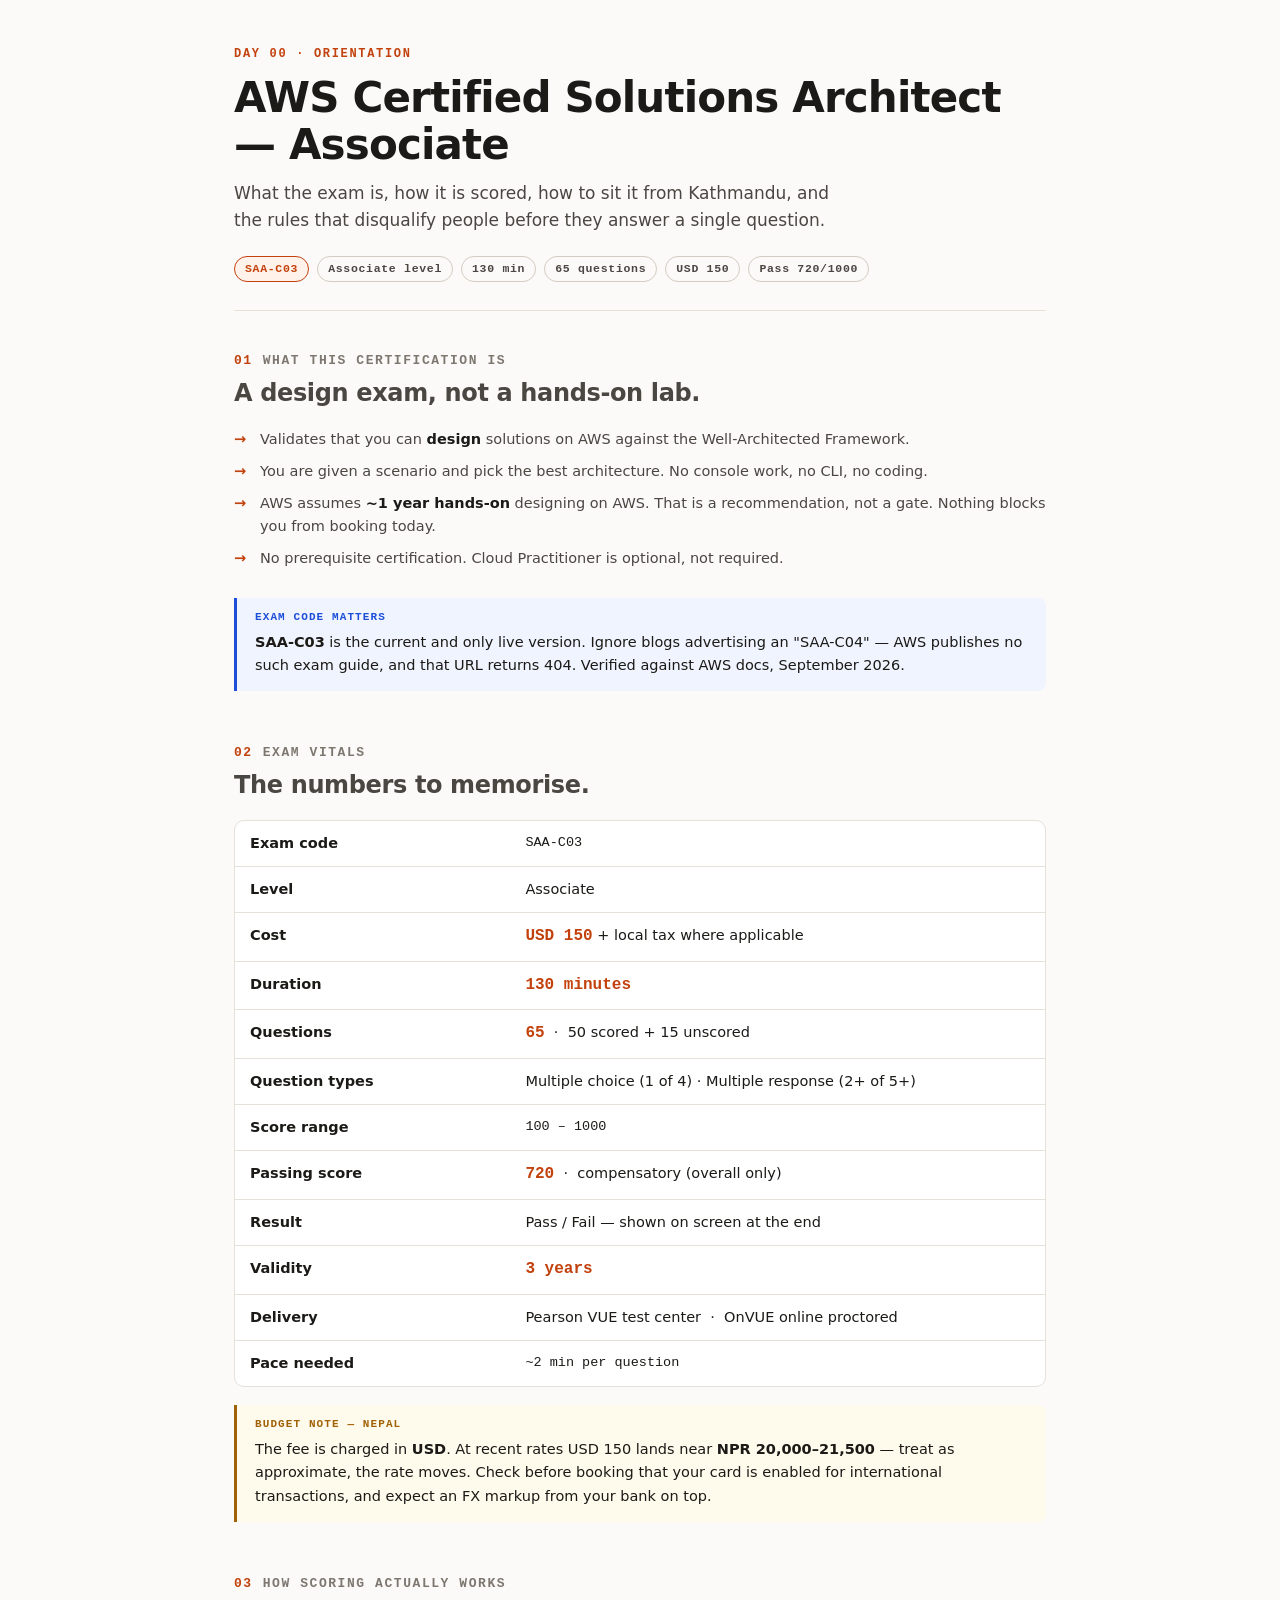
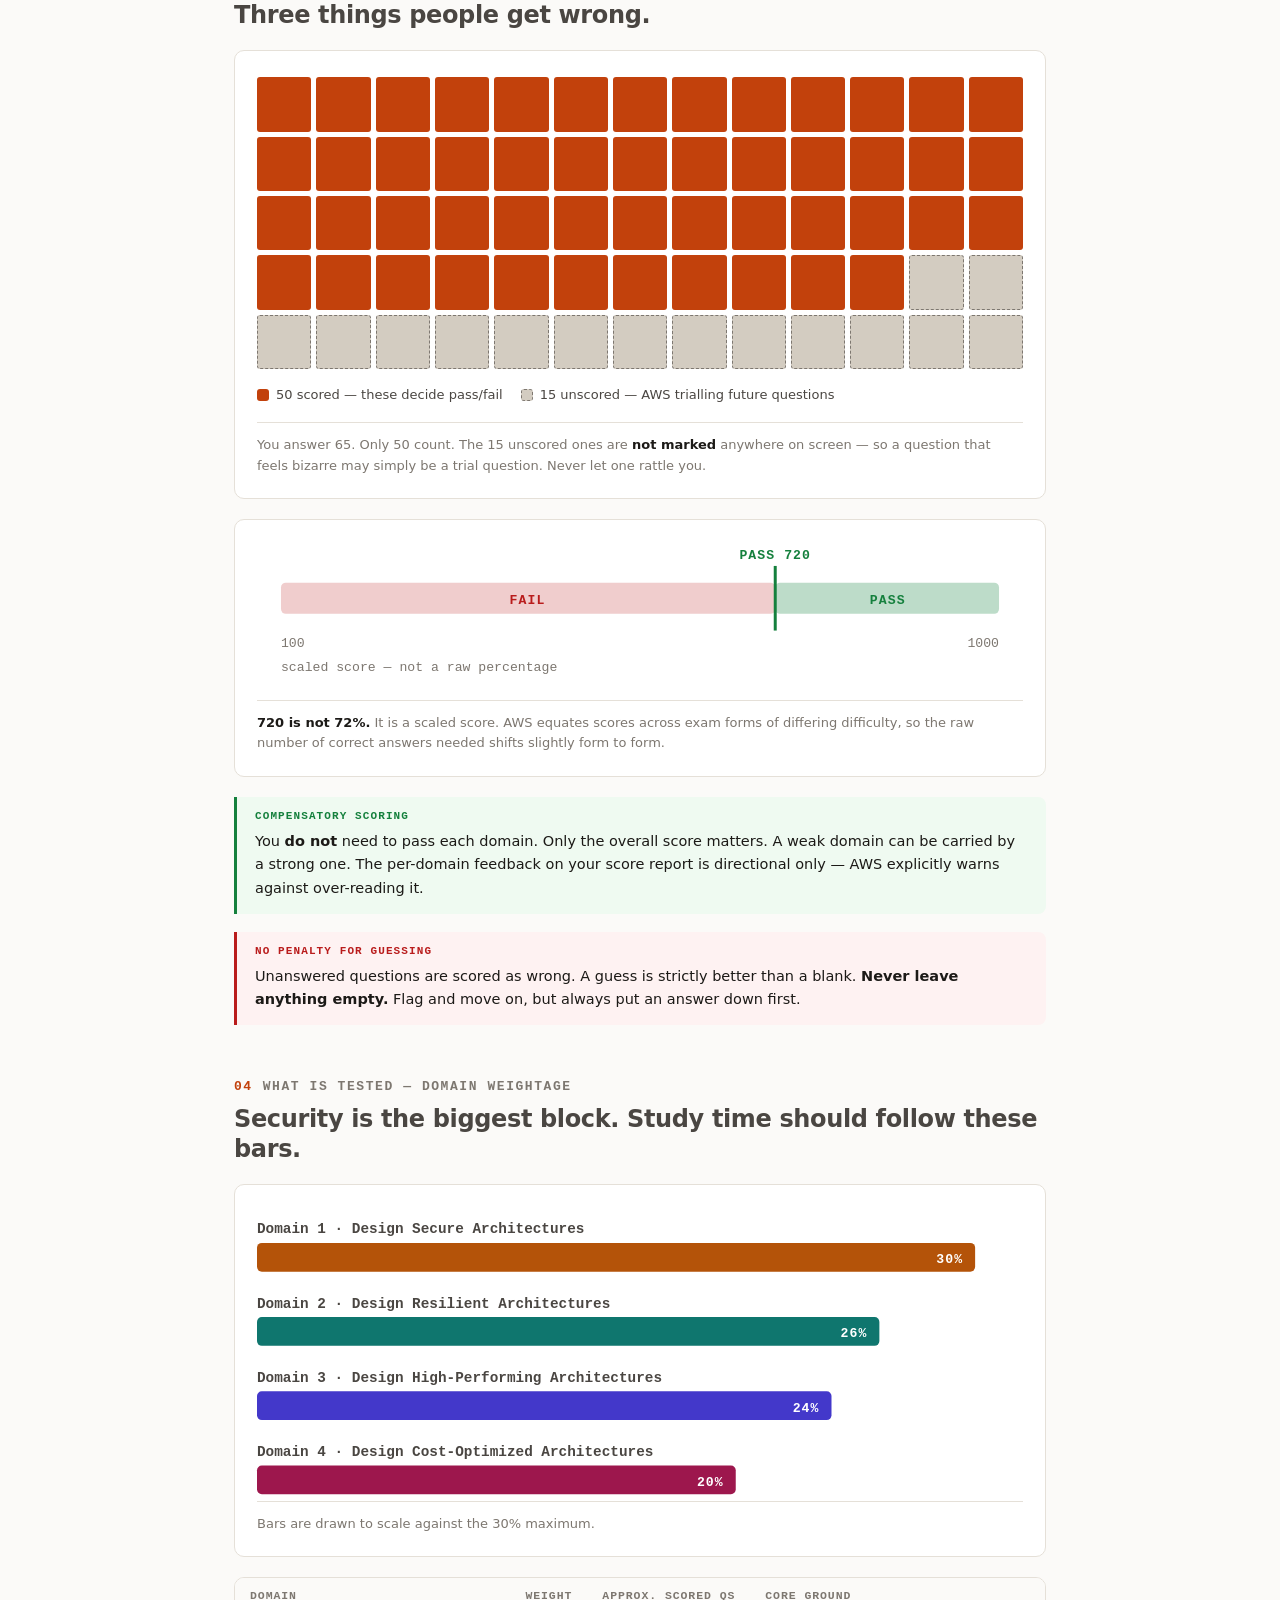
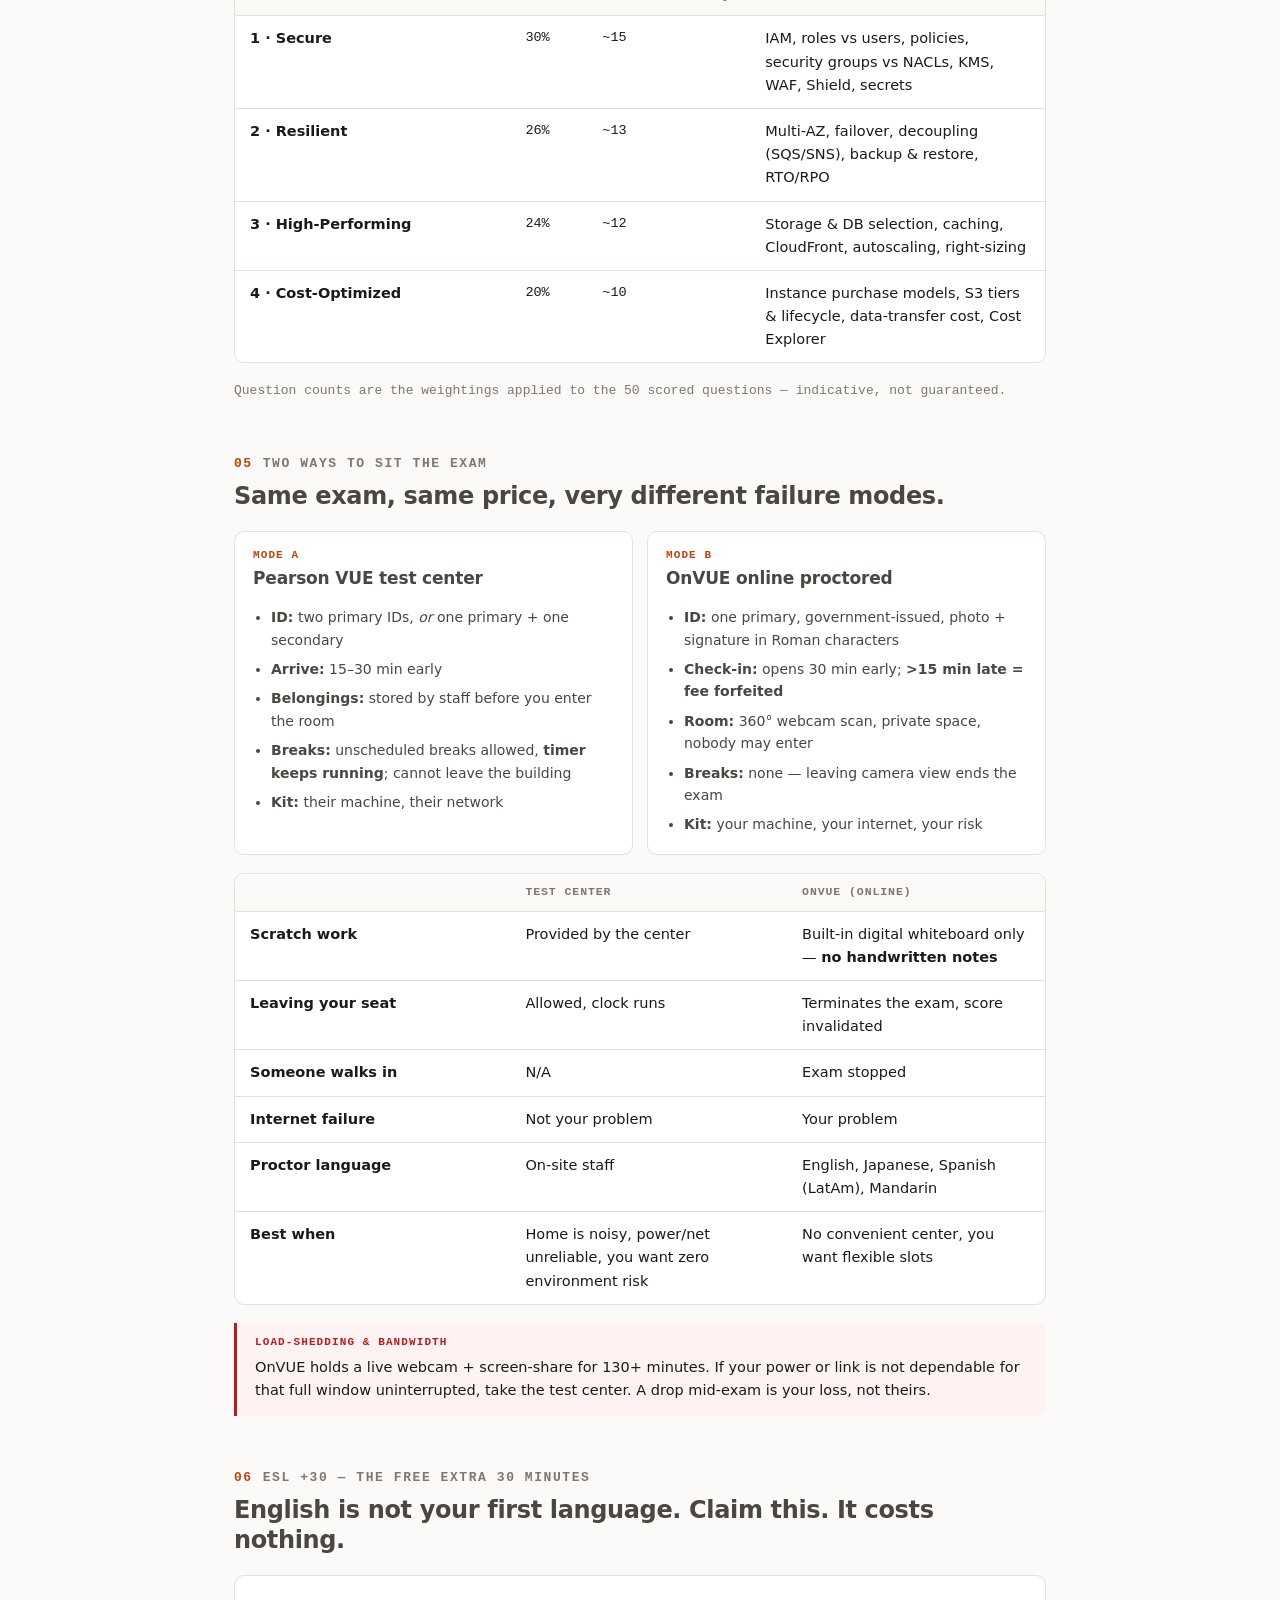
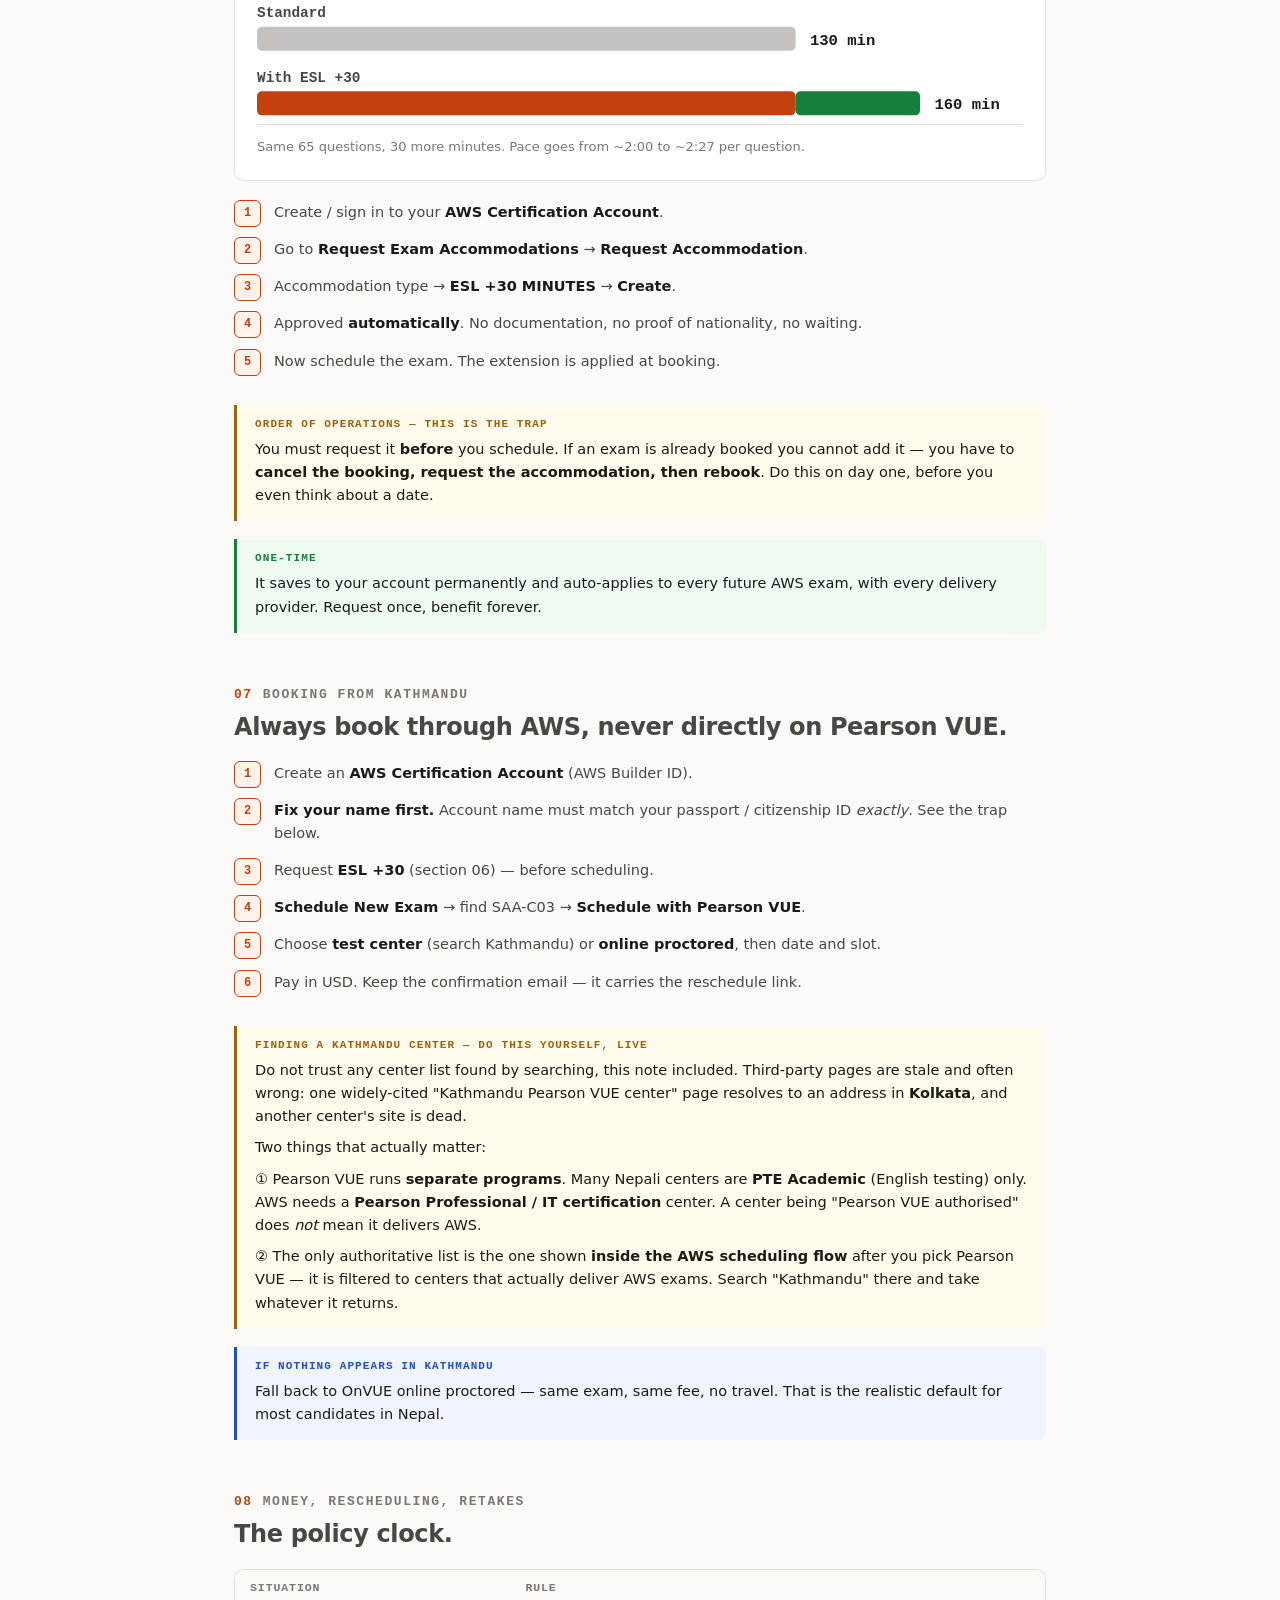
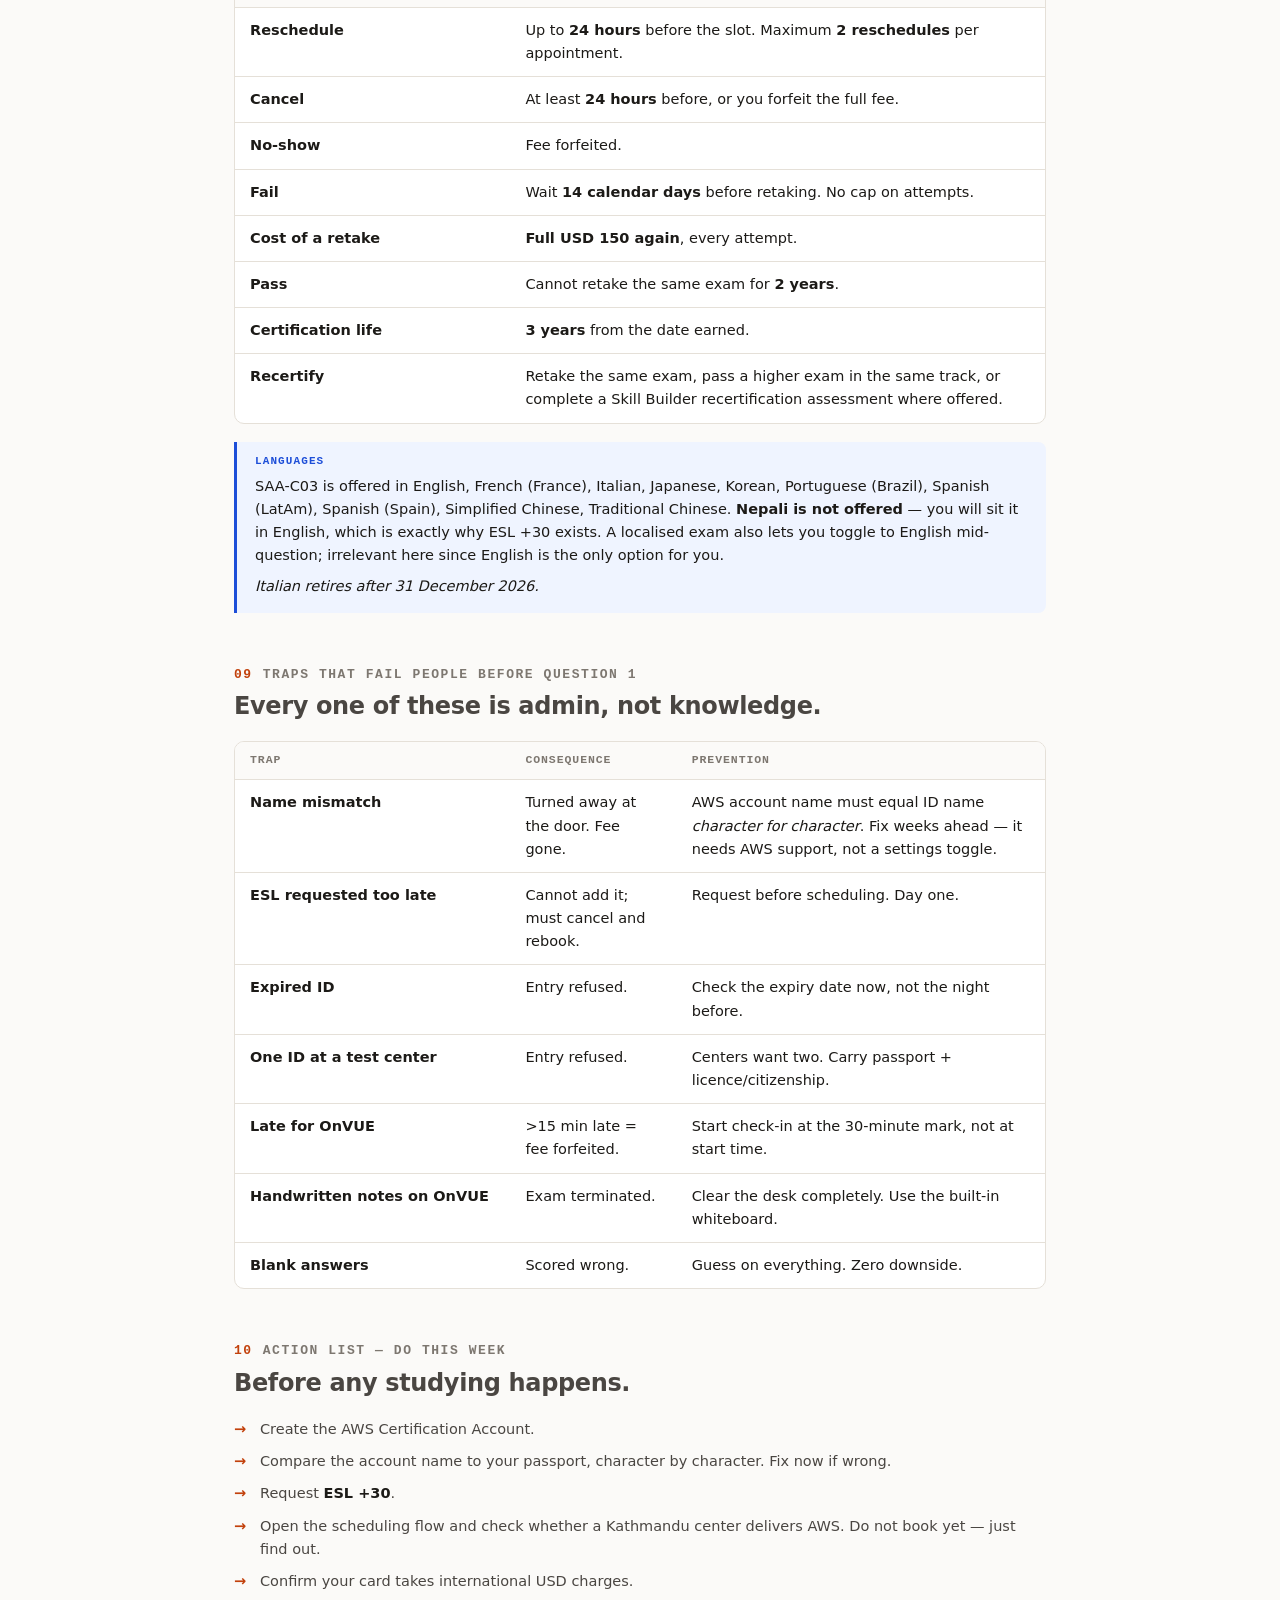
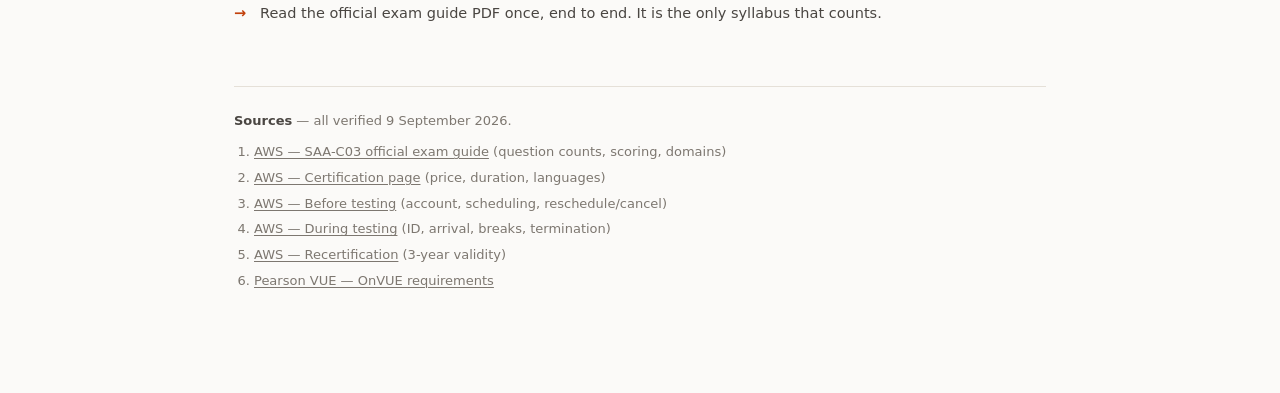
==== day-00-orientation.html @ 573d1ffc "Add Day 00 orientation notes for AWS SAA-C03 Covers exam format, scoring model, domain weightage, te" ====
<!doctype html>
<html lang="en">
<head>
<meta charset="utf-8">
<meta name="viewport" content="width=device-width, initial-scale=1">
<title>Day 00 — Orientation | AWS SAA-C03</title>
<style>
:root{
  --bg:#fbfaf8; --panel:#ffffff; --ink:#1c1a17; --ink-2:#4a4642; --ink-3:#7d7770;
  --line:#e5e0d8; --line-2:#d3ccc1;
  --accent:#c2410c; --accent-soft:#fff2ea;
  --d1:#b45309; --d2:#0f766e; --d3:#4338ca; --d4:#9d174d;
  --ok:#15803d; --ok-soft:#effaf1;
  --warn:#a16207; --warn-soft:#fefaec;
  --bad:#b91c1c; --bad-soft:#fef2f2;
  --info:#1d4ed8; --info-soft:#eff4ff;
  --mono:ui-monospace,"SF Mono",SFMono-Regular,Menlo,monospace;
}
@media (prefers-color-scheme:dark){
  :root:not([data-theme="light"]){
    --bg:#141312; --panel:#1c1b19; --ink:#f0ece6; --ink-2:#bdb6ac; --ink-3:#8b847a;
    --line:#2e2c28; --line-2:#403c36;
    --accent:#fb923c; --accent-soft:#2a1a10;
    --d1:#f0a44a; --d2:#4fb3a5; --d3:#8b90f5; --d4:#e879a8;
    --ok:#4ade80; --ok-soft:#12251a;
    --warn:#facc15; --warn-soft:#251f0d;
    --bad:#f87171; --bad-soft:#2a1414;
    --info:#7aa2f7; --info-soft:#141c2e;
  }
}
:root[data-theme="dark"]{
  --bg:#141312; --panel:#1c1b19; --ink:#f0ece6; --ink-2:#bdb6ac; --ink-3:#8b847a;
  --line:#2e2c28; --line-2:#403c36;
  --accent:#fb923c; --accent-soft:#2a1a10;
  --d1:#f0a44a; --d2:#4fb3a5; --d3:#8b90f5; --d4:#e879a8;
  --ok:#4ade80; --ok-soft:#12251a;
  --warn:#facc15; --warn-soft:#251f0d;
  --bad:#f87171; --bad-soft:#2a1414;
  --info:#7aa2f7; --info-soft:#141c2e;
}

*{box-sizing:border-box}
body{
  margin:0; background:var(--bg); color:var(--ink);
  font:16px/1.6 ui-sans-serif,system-ui,-apple-system,"Segoe UI",Inter,sans-serif;
  -webkit-font-smoothing:antialiased;
}
.wrap{max-width:860px;margin:0 auto;padding:0 24px 96px}

/* ---------- header ---------- */
header.top{border-bottom:1px solid var(--line);margin-bottom:40px;padding:48px 0 28px}
.eyebrow{
  font:600 12px/1 var(--mono);letter-spacing:.14em;text-transform:uppercase;
  color:var(--accent);margin-bottom:14px
}
h1{font-size:clamp(30px,5vw,42px);line-height:1.12;margin:0 0 12px;letter-spacing:-.02em}
.sub{color:var(--ink-2);font-size:17px;margin:0;max-width:56ch}
.meta{display:flex;flex-wrap:wrap;gap:8px;margin-top:22px}
.chip{
  font:600 11.5px/1 var(--mono);letter-spacing:.06em;padding:6px 10px;
  border:1px solid var(--line-2);border-radius:999px;color:var(--ink-2)
}
.chip.on{border-color:var(--accent);color:var(--accent);background:var(--accent-soft)}

/* ---------- sections ---------- */
section{margin:0 0 52px;scroll-margin-top:20px}
h2{
  font-size:13px;font-family:var(--mono);font-weight:700;letter-spacing:.12em;
  text-transform:uppercase;color:var(--ink-3);margin:0 0 6px
}
h2 .n{color:var(--accent);margin-right:10px}
.h2sub{font-size:24px;font-weight:650;letter-spacing:-.015em;margin:0 0 20px;line-height:1.25}
h3{font-size:16px;font-weight:650;margin:28px 0 10px;letter-spacing:-.01em}
p{margin:0 0 14px;color:var(--ink-2)}
strong{color:var(--ink);font-weight:650}
code{font:500 13.5px var(--mono);background:var(--accent-soft);color:var(--accent);padding:2px 6px;border-radius:4px}
a{color:var(--accent)}

/* ---------- tables ---------- */
.tw{overflow-x:auto;margin:0 0 18px;border:1px solid var(--line);border-radius:10px;background:var(--panel)}
table{border-collapse:collapse;width:100%;font-size:14.5px;min-width:480px}
th,td{text-align:left;padding:11px 15px;border-bottom:1px solid var(--line);vertical-align:top}
thead th{
  font:600 11.5px/1.3 var(--mono);letter-spacing:.08em;text-transform:uppercase;
  color:var(--ink-3);background:var(--bg);white-space:nowrap
}
tbody tr:last-child td{border-bottom:none}
td.k{font-weight:600;color:var(--ink);white-space:nowrap;width:34%}
td.mono,.mono{font-family:var(--mono);font-size:13.5px}
.big{font-family:var(--mono);font-weight:700;font-size:16px;color:var(--accent)}

/* ---------- callouts ---------- */
.call{border-left:3px solid;border-radius:0 8px 8px 0;padding:14px 18px;margin:0 0 18px;font-size:14.5px}
.call p{margin:0 0 8px;color:inherit}
.call p:last-child{margin:0}
.call .lbl{
  display:block;font:700 11px/1 var(--mono);letter-spacing:.1em;
  text-transform:uppercase;margin-bottom:8px
}
.call.info{border-color:var(--info);background:var(--info-soft)}
.call.info .lbl{color:var(--info)}
.call.warn{border-color:var(--warn);background:var(--warn-soft)}
.call.warn .lbl{color:var(--warn)}
.call.bad{border-color:var(--bad);background:var(--bad-soft)}
.call.bad .lbl{color:var(--bad)}
.call.ok{border-color:var(--ok);background:var(--ok-soft)}
.call.ok .lbl{color:var(--ok)}

/* ---------- figures ---------- */
figure{margin:0 0 20px;padding:22px;border:1px solid var(--line);border-radius:10px;background:var(--panel)}
figure svg{display:block;width:100%;height:auto;overflow:visible}
figcaption{
  margin-top:16px;padding-top:12px;border-top:1px solid var(--line);
  font-size:13px;color:var(--ink-3)
}
.svg-l{font:600 12px var(--mono);fill:var(--ink-2)}
.svg-s{font:500 11px var(--mono);fill:var(--ink-3)}
.svg-v{font:700 13px var(--mono);fill:var(--ink)}
.svg-t{font:700 11px var(--mono);letter-spacing:.08em}

/* question grid */
.qgrid{display:grid;grid-template-columns:repeat(13,1fr);gap:5px;margin:4px 0 0}
.qgrid i{aspect-ratio:1;border-radius:3px;display:block}
.qgrid i.s{background:var(--accent)}
.qgrid i.u{background:var(--line-2);border:1px dashed var(--ink-3)}
.legend{display:flex;flex-wrap:wrap;gap:18px;margin-top:16px;font-size:13px;color:var(--ink-2)}
.legend span{display:flex;align-items:center;gap:7px}
.sw{width:12px;height:12px;border-radius:3px;flex:none}

/* two-col compare */
.cols{display:grid;grid-template-columns:1fr 1fr;gap:14px;margin:0 0 18px}
@media(max-width:620px){.cols{grid-template-columns:1fr}.qgrid{grid-template-columns:repeat(10,1fr)}}
.card{border:1px solid var(--line);border-radius:10px;padding:18px;background:var(--panel)}
.card h4{
  margin:0 0 4px;font:700 11px/1 var(--mono);letter-spacing:.1em;text-transform:uppercase;color:var(--accent)
}
.card .cname{font-size:17px;font-weight:650;margin:0 0 14px;letter-spacing:-.01em}
.card ul{margin:0;padding-left:18px;font-size:14px;color:var(--ink-2)}
.card li{margin-bottom:7px}
.card li:last-child{margin-bottom:0}

/* checklist */
ol.steps{counter-reset:s;list-style:none;padding:0;margin:0 0 18px}
ol.steps li{
  counter-increment:s;position:relative;padding:0 0 14px 40px;font-size:14.5px;color:var(--ink-2)
}
ol.steps li::before{
  content:counter(s);position:absolute;left:0;top:-1px;width:25px;height:25px;
  border-radius:6px;background:var(--accent-soft);color:var(--accent);
  font:700 12px/25px var(--mono);text-align:center;border:1px solid var(--accent)
}
ol.steps li b{color:var(--ink)}
ul.tick{list-style:none;padding:0;margin:0 0 18px}
ul.tick li{position:relative;padding:0 0 9px 26px;font-size:14.5px;color:var(--ink-2)}
ul.tick li::before{content:"→";position:absolute;left:0;color:var(--accent);font-weight:700}

footer{border-top:1px solid var(--line);padding-top:24px;font-size:13px;color:var(--ink-3)}
footer ol{padding-left:20px;margin:10px 0 0}
footer li{margin-bottom:5px}
footer a{color:var(--ink-3);text-decoration:underline;text-underline-offset:2px}
</style>
</head>
<body>
<div class="wrap">

<header class="top">
  <div class="eyebrow">Day 00 · Orientation</div>
  <h1>AWS Certified Solutions&nbsp;Architect — Associate</h1>
  <p class="sub">What the exam is, how it is scored, how to sit it from Kathmandu, and the rules that disqualify people before they answer a single question.</p>
  <div class="meta">
    <span class="chip on">SAA-C03</span>
    <span class="chip">Associate level</span>
    <span class="chip">130 min</span>
    <span class="chip">65 questions</span>
    <span class="chip">USD 150</span>
    <span class="chip">Pass 720/1000</span>
  </div>
</header>

<!-- ============ 1 ============ -->
<section>
  <h2><span class="n">01</span>What this certification is</h2>
  <p class="h2sub">A design exam, not a hands-on lab.</p>
  <ul class="tick">
    <li>Validates that you can <strong>design</strong> solutions on AWS against the Well-Architected Framework.</li>
    <li>You are given a scenario and pick the best architecture. No console work, no CLI, no coding.</li>
    <li>AWS assumes <strong>~1 year hands-on</strong> designing on AWS. That is a recommendation, not a gate. Nothing blocks you from booking today.</li>
    <li>No prerequisite certification. Cloud Practitioner is optional, not required.</li>
  </ul>
  <div class="call info">
    <span class="lbl">Exam code matters</span>
    <p><strong>SAA-C03</strong> is the current and only live version. Ignore blogs advertising an "SAA-C04" — AWS publishes no such exam guide, and that URL returns 404. Verified against AWS docs, September 2026.</p>
  </div>
</section>

<!-- ============ 2 ============ -->
<section>
  <h2><span class="n">02</span>Exam vitals</h2>
  <p class="h2sub">The numbers to memorise.</p>
  <div class="tw"><table>
    <tbody>
      <tr><td class="k">Exam code</td><td class="mono">SAA-C03</td></tr>
      <tr><td class="k">Level</td><td>Associate</td></tr>
      <tr><td class="k">Cost</td><td><span class="big">USD 150</span> + local tax where applicable</td></tr>
      <tr><td class="k">Duration</td><td><span class="big">130 minutes</span></td></tr>
      <tr><td class="k">Questions</td><td><span class="big">65</span> &nbsp;·&nbsp; 50 scored + 15 unscored</td></tr>
      <tr><td class="k">Question types</td><td>Multiple choice (1 of 4) · Multiple response (2+ of 5+)</td></tr>
      <tr><td class="k">Score range</td><td class="mono">100 – 1000</td></tr>
      <tr><td class="k">Passing score</td><td><span class="big">720</span> &nbsp;·&nbsp; compensatory (overall only)</td></tr>
      <tr><td class="k">Result</td><td>Pass / Fail — shown on screen at the end</td></tr>
      <tr><td class="k">Validity</td><td><span class="big">3 years</span></td></tr>
      <tr><td class="k">Delivery</td><td>Pearson VUE test center &nbsp;·&nbsp; OnVUE online proctored</td></tr>
      <tr><td class="k">Pace needed</td><td class="mono">~2 min per question</td></tr>
    </tbody>
  </table></div>
  <div class="call warn">
    <span class="lbl">Budget note — Nepal</span>
    <p>The fee is charged in <strong>USD</strong>. At recent rates USD 150 lands near <strong>NPR 20,000–21,500</strong> — treat as approximate, the rate moves. Check before booking that your card is enabled for international transactions, and expect an FX markup from your bank on top.</p>
  </div>
</section>

<!-- ============ 3 ============ -->
<section>
  <h2><span class="n">03</span>How scoring actually works</h2>
  <p class="h2sub">Three things people get wrong.</p>

  <figure>
    <div class="qgrid">
      <i class="s"></i><i class="s"></i><i class="s"></i><i class="s"></i><i class="s"></i><i class="s"></i><i class="s"></i><i class="s"></i><i class="s"></i><i class="s"></i><i class="s"></i><i class="s"></i><i class="s"></i>
      <i class="s"></i><i class="s"></i><i class="s"></i><i class="s"></i><i class="s"></i><i class="s"></i><i class="s"></i><i class="s"></i><i class="s"></i><i class="s"></i><i class="s"></i><i class="s"></i><i class="s"></i>
      <i class="s"></i><i class="s"></i><i class="s"></i><i class="s"></i><i class="s"></i><i class="s"></i><i class="s"></i><i class="s"></i><i class="s"></i><i class="s"></i><i class="s"></i><i class="s"></i><i class="s"></i>
      <i class="s"></i><i class="s"></i><i class="s"></i><i class="s"></i><i class="s"></i><i class="s"></i><i class="s"></i><i class="s"></i><i class="s"></i><i class="s"></i><i class="s"></i><i class="u"></i><i class="u"></i>
      <i class="u"></i><i class="u"></i><i class="u"></i><i class="u"></i><i class="u"></i><i class="u"></i><i class="u"></i><i class="u"></i><i class="u"></i><i class="u"></i><i class="u"></i><i class="u"></i><i class="u"></i>
    </div>
    <div class="legend">
      <span><i class="sw" style="background:var(--accent)"></i> 50 scored — these decide pass/fail</span>
      <span><i class="sw" style="background:var(--line-2);border:1px dashed var(--ink-3)"></i> 15 unscored — AWS trialling future questions</span>
    </div>
    <figcaption>You answer 65. Only 50 count. The 15 unscored ones are <strong>not marked</strong> anywhere on screen — so a question that feels bizarre may simply be a trial question. Never let one rattle you.</figcaption>
  </figure>

  <figure>
    <svg viewBox="0 0 640 118" role="img" aria-label="Score scale from 100 to 1000 with passing mark at 720">
      <rect x="20" y="34" width="413" height="26" rx="4" fill="var(--bad)" opacity=".22"/>
      <rect x="433" y="34" width="187" height="26" rx="4" fill="var(--ok)" opacity=".28"/>
      <line x1="433" y1="20" x2="433" y2="74" stroke="var(--ok)" stroke-width="2.5"/>
      <text x="433" y="14" text-anchor="middle" class="svg-t" fill="var(--ok)">PASS 720</text>
      <text x="20"  y="88" class="svg-s">100</text>
      <text x="620" y="88" text-anchor="end" class="svg-s">1000</text>
      <text x="226" y="52" text-anchor="middle" class="svg-t" fill="var(--bad)">FAIL</text>
      <text x="527" y="52" text-anchor="middle" class="svg-t" fill="var(--ok)">PASS</text>
      <text x="20" y="108" class="svg-s">scaled score — not a raw percentage</text>
    </svg>
    <figcaption><strong>720 is not 72%.</strong> It is a scaled score. AWS equates scores across exam forms of differing difficulty, so the raw number of correct answers needed shifts slightly form to form.</figcaption>
  </figure>

  <div class="call ok">
    <span class="lbl">Compensatory scoring</span>
    <p>You <strong>do not</strong> need to pass each domain. Only the overall score matters. A weak domain can be carried by a strong one. The per-domain feedback on your score report is directional only — AWS explicitly warns against over-reading it.</p>
  </div>
  <div class="call bad">
    <span class="lbl">No penalty for guessing</span>
    <p>Unanswered questions are scored as wrong. A guess is strictly better than a blank. <strong>Never leave anything empty.</strong> Flag and move on, but always put an answer down first.</p>
  </div>
</section>

<!-- ============ 4 ============ -->
<section>
  <h2><span class="n">04</span>What is tested — domain weightage</h2>
  <p class="h2sub">Security is the biggest block. Study time should follow these bars.</p>

  <figure>
    <svg viewBox="0 0 640 232" role="img" aria-label="Bar chart of the four exam domains by weight">
      <!-- D1 -->
      <text x="0" y="22" class="svg-l">Domain 1 · Design Secure Architectures</text>
      <rect x="0" y="30" width="600" height="24" rx="4" fill="var(--d1)"/>
      <text x="590" y="47" text-anchor="end" class="svg-t" fill="#fff">30%</text>
      <!-- D2 -->
      <text x="0" y="84" class="svg-l">Domain 2 · Design Resilient Architectures</text>
      <rect x="0" y="92" width="520" height="24" rx="4" fill="var(--d2)"/>
      <text x="510" y="109" text-anchor="end" class="svg-t" fill="#fff">26%</text>
      <!-- D3 -->
      <text x="0" y="146" class="svg-l">Domain 3 · Design High-Performing Architectures</text>
      <rect x="0" y="154" width="480" height="24" rx="4" fill="var(--d3)"/>
      <text x="470" y="171" text-anchor="end" class="svg-t" fill="#fff">24%</text>
      <!-- D4 -->
      <text x="0" y="208" class="svg-l">Domain 4 · Design Cost-Optimized Architectures</text>
      <rect x="0" y="216" width="400" height="24" rx="4" fill="var(--d4)"/>
      <text x="390" y="233" text-anchor="end" class="svg-t" fill="#fff">20%</text>
    </svg>
    <figcaption>Bars are drawn to scale against the 30% maximum.</figcaption>
  </figure>

  <div class="tw"><table>
    <thead><tr><th>Domain</th><th>Weight</th><th>Approx. scored Qs</th><th>Core ground</th></tr></thead>
    <tbody>
      <tr><td class="k">1 · Secure</td><td class="mono">30%</td><td class="mono">~15</td><td>IAM, roles vs users, policies, security groups vs NACLs, KMS, WAF, Shield, secrets</td></tr>
      <tr><td class="k">2 · Resilient</td><td class="mono">26%</td><td class="mono">~13</td><td>Multi-AZ, failover, decoupling (SQS/SNS), backup &amp; restore, RTO/RPO</td></tr>
      <tr><td class="k">3 · High-Performing</td><td class="mono">24%</td><td class="mono">~12</td><td>Storage &amp; DB selection, caching, CloudFront, autoscaling, right-sizing</td></tr>
      <tr><td class="k">4 · Cost-Optimized</td><td class="mono">20%</td><td class="mono">~10</td><td>Instance purchase models, S3 tiers &amp; lifecycle, data-transfer cost, Cost Explorer</td></tr>
    </tbody>
  </table></div>
  <p class="mono" style="font-size:13px;color:var(--ink-3)">Question counts are the weightings applied to the 50 scored questions — indicative, not guaranteed.</p>
</section>

<!-- ============ 5 ============ -->
<section>
  <h2><span class="n">05</span>Two ways to sit the exam</h2>
  <p class="h2sub">Same exam, same price, very different failure modes.</p>

  <div class="cols">
    <div class="card">
      <h4>Mode A</h4>
      <p class="cname">Pearson VUE test center</p>
      <ul>
        <li><b>ID:</b> two primary IDs, <em>or</em> one primary + one secondary</li>
        <li><b>Arrive:</b> 15–30 min early</li>
        <li><b>Belongings:</b> stored by staff before you enter the room</li>
        <li><b>Breaks:</b> unscheduled breaks allowed, <b>timer keeps running</b>; cannot leave the building</li>
        <li><b>Kit:</b> their machine, their network</li>
      </ul>
    </div>
    <div class="card">
      <h4>Mode B</h4>
      <p class="cname">OnVUE online proctored</p>
      <ul>
        <li><b>ID:</b> one primary, government-issued, photo + signature in Roman characters</li>
        <li><b>Check-in:</b> opens 30 min early; <b>&gt;15 min late = fee forfeited</b></li>
        <li><b>Room:</b> 360° webcam scan, private space, nobody may enter</li>
        <li><b>Breaks:</b> none — leaving camera view ends the exam</li>
        <li><b>Kit:</b> your machine, your internet, your risk</li>
      </ul>
    </div>
  </div>

  <div class="tw"><table>
    <thead><tr><th>&nbsp;</th><th>Test center</th><th>OnVUE (online)</th></tr></thead>
    <tbody>
      <tr><td class="k">Scratch work</td><td>Provided by the center</td><td>Built-in digital whiteboard only — <strong>no handwritten notes</strong></td></tr>
      <tr><td class="k">Leaving your seat</td><td>Allowed, clock runs</td><td>Terminates the exam, score invalidated</td></tr>
      <tr><td class="k">Someone walks in</td><td>N/A</td><td>Exam stopped</td></tr>
      <tr><td class="k">Internet failure</td><td>Not your problem</td><td>Your problem</td></tr>
      <tr><td class="k">Proctor language</td><td>On-site staff</td><td>English, Japanese, Spanish (LatAm), Mandarin</td></tr>
      <tr><td class="k">Best when</td><td>Home is noisy, power/net unreliable, you want zero environment risk</td><td>No convenient center, you want flexible slots</td></tr>
    </tbody>
  </table></div>

  <div class="call bad">
    <span class="lbl">Load-shedding &amp; bandwidth</span>
    <p>OnVUE holds a live webcam + screen-share for 130+ minutes. If your power or link is not dependable for that full window uninterrupted, take the test center. A drop mid-exam is your loss, not theirs.</p>
  </div>
</section>

<!-- ============ 6 ============ -->
<section>
  <h2><span class="n">06</span>ESL +30 — the free extra 30 minutes</h2>
  <p class="h2sub">English is not your first language. Claim this. It costs nothing.</p>

  <figure>
    <svg viewBox="0 0 640 92" role="img" aria-label="Standard 130 minutes versus 160 minutes with ESL accommodation">
      <text x="0" y="16" class="svg-l">Standard</text>
      <rect x="0" y="24" width="450" height="20" rx="4" fill="var(--ink-3)" opacity=".45"/>
      <text x="462" y="39" class="svg-v">130 min</text>
      <text x="0" y="70" class="svg-l">With ESL +30</text>
      <rect x="0" y="78" width="450" height="20" rx="4" fill="var(--accent)"/>
      <rect x="450" y="78" width="104" height="20" rx="4" fill="var(--ok)"/>
      <text x="566" y="93" class="svg-v">160 min</text>
    </svg>
    <figcaption>Same 65 questions, 30 more minutes. Pace goes from ~2:00 to ~2:27 per question.</figcaption>
  </figure>

  <ol class="steps">
    <li>Create / sign in to your <b>AWS Certification Account</b>.</li>
    <li>Go to <b>Request Exam Accommodations</b> → <b>Request Accommodation</b>.</li>
    <li>Accommodation type → <b>ESL +30 MINUTES</b> → <b>Create</b>.</li>
    <li>Approved <b>automatically</b>. No documentation, no proof of nationality, no waiting.</li>
    <li>Now schedule the exam. The extension is applied at booking.</li>
  </ol>

  <div class="call warn">
    <span class="lbl">Order of operations — this is the trap</span>
    <p>You must request it <strong>before</strong> you schedule. If an exam is already booked you cannot add it — you have to <strong>cancel the booking, request the accommodation, then rebook</strong>. Do this on day one, before you even think about a date.</p>
  </div>
  <div class="call ok">
    <span class="lbl">One-time</span>
    <p>It saves to your account permanently and auto-applies to every future AWS exam, with every delivery provider. Request once, benefit forever.</p>
  </div>
</section>

<!-- ============ 7 ============ -->
<section>
  <h2><span class="n">07</span>Booking from Kathmandu</h2>
  <p class="h2sub">Always book through AWS, never directly on Pearson VUE.</p>

  <ol class="steps">
    <li>Create an <b>AWS Certification Account</b> (AWS Builder ID).</li>
    <li><b>Fix your name first.</b> Account name must match your passport / citizenship ID <em>exactly</em>. See the trap below.</li>
    <li>Request <b>ESL +30</b> (section 06) — before scheduling.</li>
    <li><b>Schedule New Exam</b> → find SAA-C03 → <b>Schedule with Pearson VUE</b>.</li>
    <li>Choose <b>test center</b> (search Kathmandu) or <b>online proctored</b>, then date and slot.</li>
    <li>Pay in USD. Keep the confirmation email — it carries the reschedule link.</li>
  </ol>

  <div class="call warn">
    <span class="lbl">Finding a Kathmandu center — do this yourself, live</span>
    <p>Do not trust any center list found by searching, this note included. Third-party pages are stale and often wrong: one widely-cited "Kathmandu Pearson VUE center" page resolves to an address in <strong>Kolkata</strong>, and another center's site is dead.</p>
    <p>Two things that actually matter:</p>
    <p>① Pearson VUE runs <strong>separate programs</strong>. Many Nepali centers are <strong>PTE Academic</strong> (English testing) only. AWS needs a <strong>Pearson Professional / IT certification</strong> center. A center being "Pearson VUE authorised" does <em>not</em> mean it delivers AWS.</p>
    <p>② The only authoritative list is the one shown <strong>inside the AWS scheduling flow</strong> after you pick Pearson VUE — it is filtered to centers that actually deliver AWS exams. Search "Kathmandu" there and take whatever it returns.</p>
  </div>
  <div class="call info">
    <span class="lbl">If nothing appears in Kathmandu</span>
    <p>Fall back to OnVUE online proctored — same exam, same fee, no travel. That is the realistic default for most candidates in Nepal.</p>
  </div>
</section>

<!-- ============ 8 ============ -->
<section>
  <h2><span class="n">08</span>Money, rescheduling, retakes</h2>
  <p class="h2sub">The policy clock.</p>
  <div class="tw"><table>
    <thead><tr><th>Situation</th><th>Rule</th></tr></thead>
    <tbody>
      <tr><td class="k">Reschedule</td><td>Up to <strong>24 hours</strong> before the slot. Maximum <strong>2 reschedules</strong> per appointment.</td></tr>
      <tr><td class="k">Cancel</td><td>At least <strong>24 hours</strong> before, or you forfeit the full fee.</td></tr>
      <tr><td class="k">No-show</td><td>Fee forfeited.</td></tr>
      <tr><td class="k">Fail</td><td>Wait <strong>14 calendar days</strong> before retaking. No cap on attempts.</td></tr>
      <tr><td class="k">Cost of a retake</td><td><strong>Full USD 150 again</strong>, every attempt.</td></tr>
      <tr><td class="k">Pass</td><td>Cannot retake the same exam for <strong>2 years</strong>.</td></tr>
      <tr><td class="k">Certification life</td><td><strong>3 years</strong> from the date earned.</td></tr>
      <tr><td class="k">Recertify</td><td>Retake the same exam, pass a higher exam in the same track, or complete a Skill Builder recertification assessment where offered.</td></tr>
    </tbody>
  </table></div>
  <div class="call info">
    <span class="lbl">Languages</span>
    <p>SAA-C03 is offered in English, French (France), Italian, Japanese, Korean, Portuguese (Brazil), Spanish (LatAm), Spanish (Spain), Simplified Chinese, Traditional Chinese. <strong>Nepali is not offered</strong> — you will sit it in English, which is exactly why ESL +30 exists. A localised exam also lets you toggle to English mid-question; irrelevant here since English is the only option for you.</p>
    <p style="margin-top:8px"><em>Italian retires after 31 December 2026.</em></p>
  </div>
</section>

<!-- ============ 9 ============ -->
<section>
  <h2><span class="n">09</span>Traps that fail people before question 1</h2>
  <p class="h2sub">Every one of these is admin, not knowledge.</p>
  <div class="tw"><table>
    <thead><tr><th>Trap</th><th>Consequence</th><th>Prevention</th></tr></thead>
    <tbody>
      <tr><td class="k">Name mismatch</td><td>Turned away at the door. Fee gone.</td><td>AWS account name must equal ID name <em>character for character</em>. Fix weeks ahead — it needs AWS support, not a settings toggle.</td></tr>
      <tr><td class="k">ESL requested too late</td><td>Cannot add it; must cancel and rebook.</td><td>Request before scheduling. Day one.</td></tr>
      <tr><td class="k">Expired ID</td><td>Entry refused.</td><td>Check the expiry date now, not the night before.</td></tr>
      <tr><td class="k">One ID at a test center</td><td>Entry refused.</td><td>Centers want two. Carry passport + licence/citizenship.</td></tr>
      <tr><td class="k">Late for OnVUE</td><td>&gt;15 min late = fee forfeited.</td><td>Start check-in at the 30-minute mark, not at start time.</td></tr>
      <tr><td class="k">Handwritten notes on OnVUE</td><td>Exam terminated.</td><td>Clear the desk completely. Use the built-in whiteboard.</td></tr>
      <tr><td class="k">Blank answers</td><td>Scored wrong.</td><td>Guess on everything. Zero downside.</td></tr>
    </tbody>
  </table></div>
</section>

<!-- ============ 10 ============ -->
<section>
  <h2><span class="n">10</span>Action list — do this week</h2>
  <p class="h2sub">Before any studying happens.</p>
  <ul class="tick">
    <li>Create the AWS Certification Account.</li>
    <li>Compare the account name to your passport, character by character. Fix now if wrong.</li>
    <li>Request <strong>ESL +30</strong>.</li>
    <li>Open the scheduling flow and check whether a Kathmandu center delivers AWS. Do not book yet — just find out.</li>
    <li>Confirm your card takes international USD charges.</li>
    <li>Read the official exam guide PDF once, end to end. It is the only syllabus that counts.</li>
  </ul>
</section>

<footer>
  <strong style="color:var(--ink-2)">Sources</strong> — all verified 9 September 2026.
  <ol>
    <li><a href="https://docs.aws.amazon.com/aws-certification/latest/solutions-architect-associate-03/solutions-architect-associate-03.html">AWS — SAA-C03 official exam guide</a> (question counts, scoring, domains)</li>
    <li><a href="https://aws.amazon.com/certification/certified-solutions-architect-associate/">AWS — Certification page</a> (price, duration, languages)</li>
    <li><a href="https://aws.amazon.com/certification/policies/before-testing/">AWS — Before testing</a> (account, scheduling, reschedule/cancel)</li>
    <li><a href="https://aws.amazon.com/certification/policies/during-testing/">AWS — During testing</a> (ID, arrival, breaks, termination)</li>
    <li><a href="https://aws.amazon.com/certification/policies/recertification/">AWS — Recertification</a> (3-year validity)</li>
    <li><a href="https://www.pearsonvue.com/us/en/onvue/requirements.html">Pearson VUE — OnVUE requirements</a></li>
  </ol>
</footer>

</div>
</body>
</html>
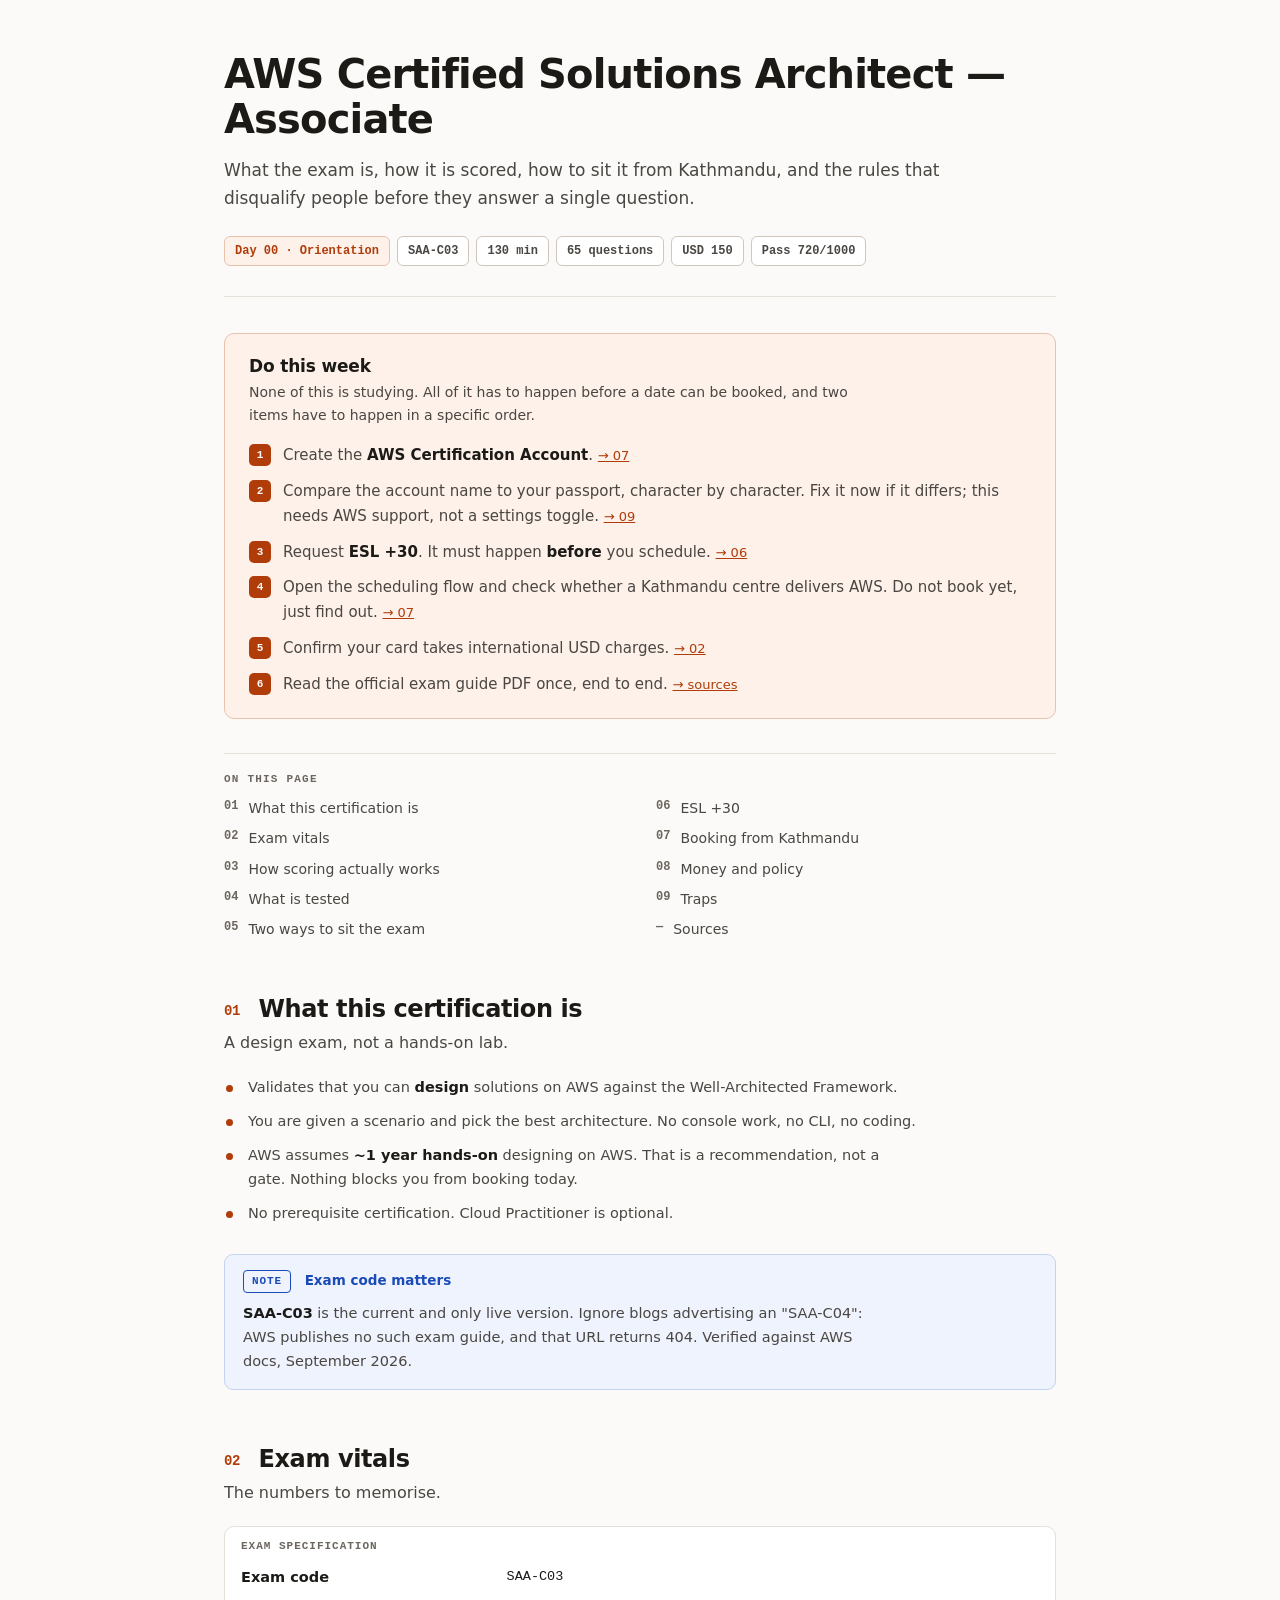
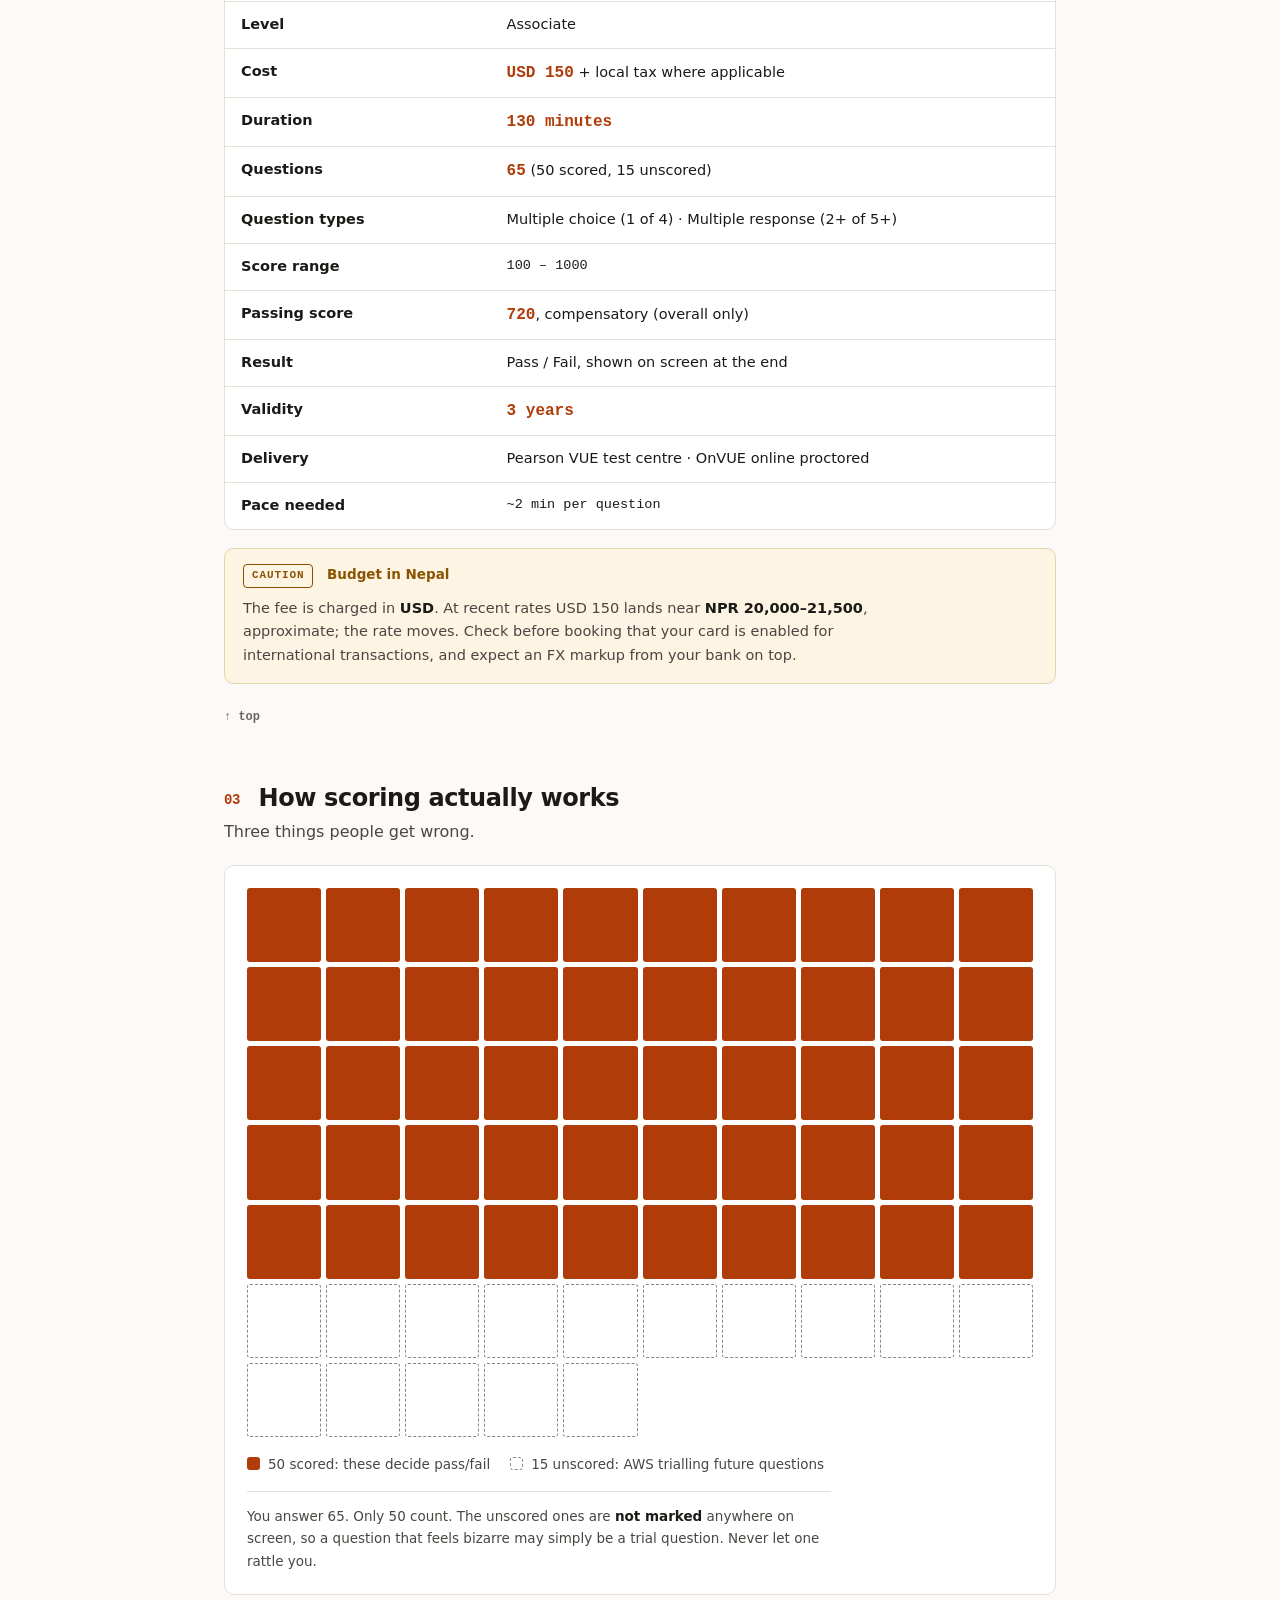
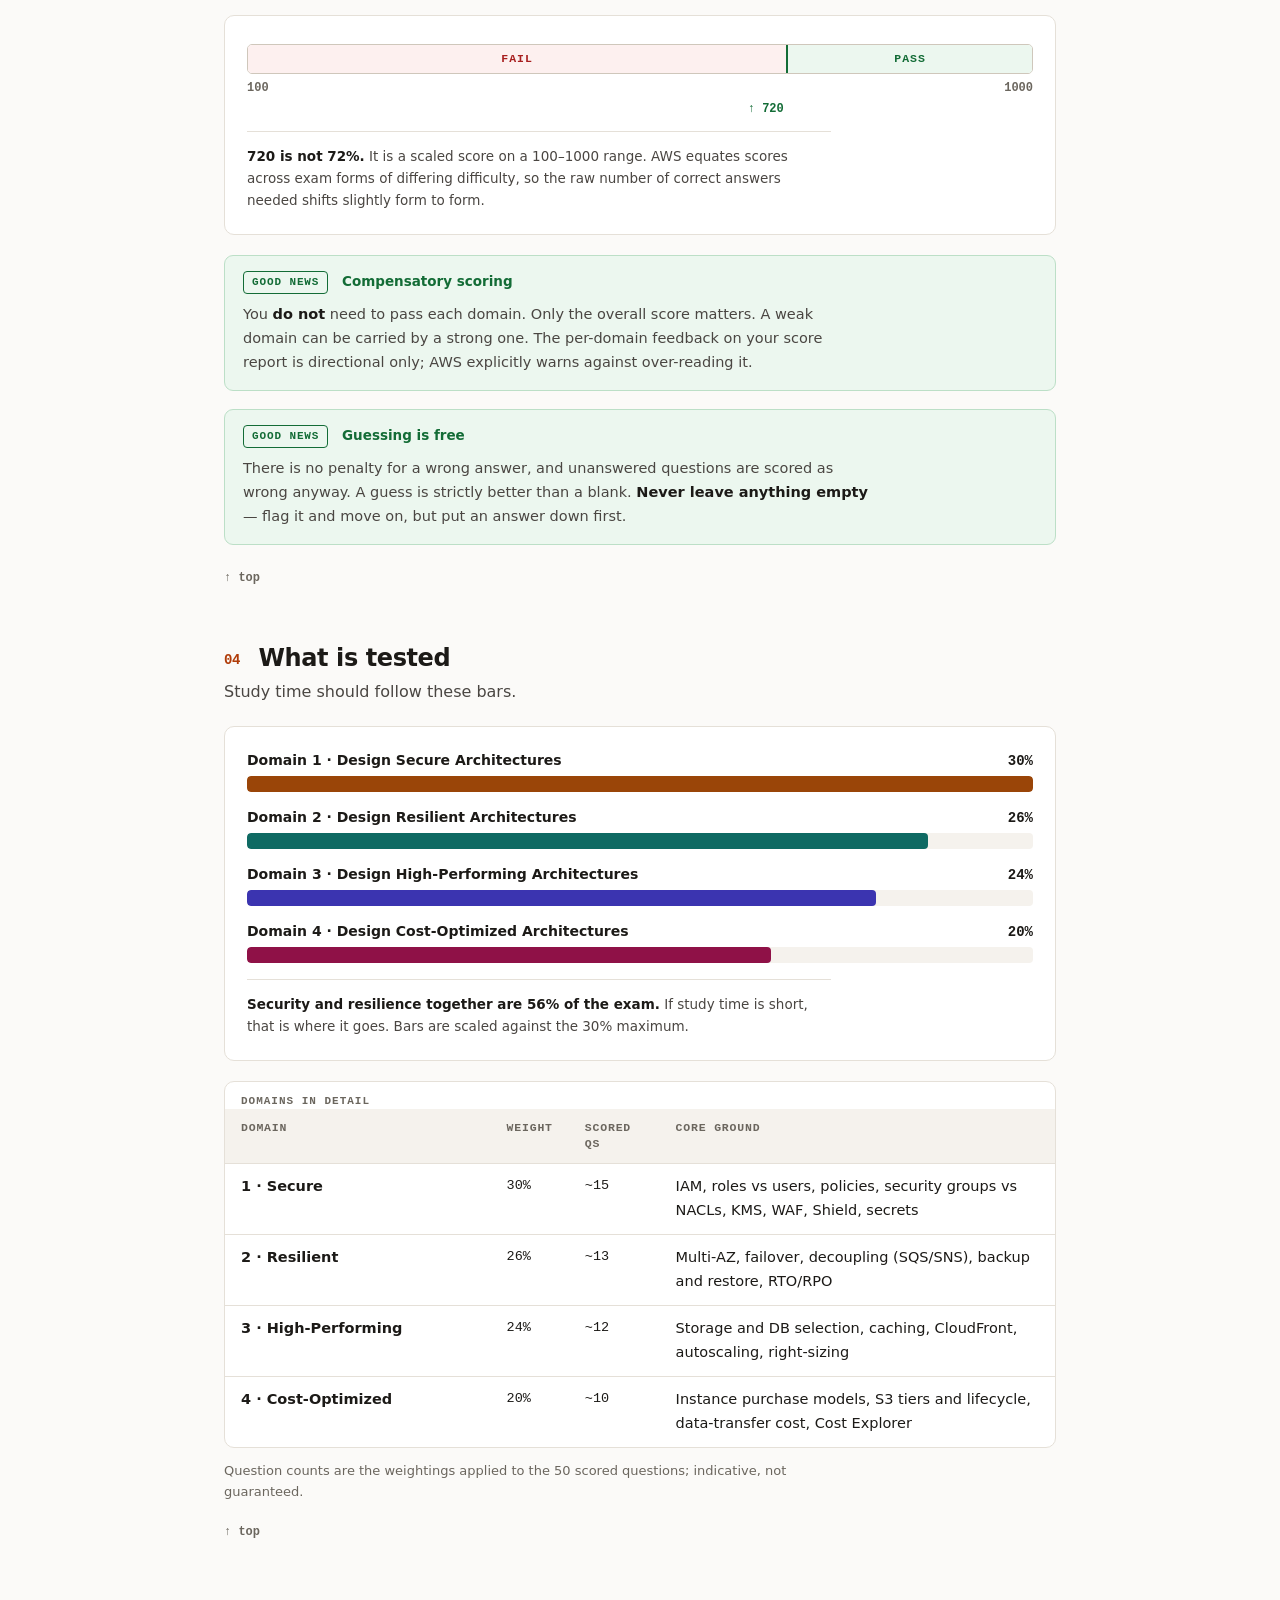
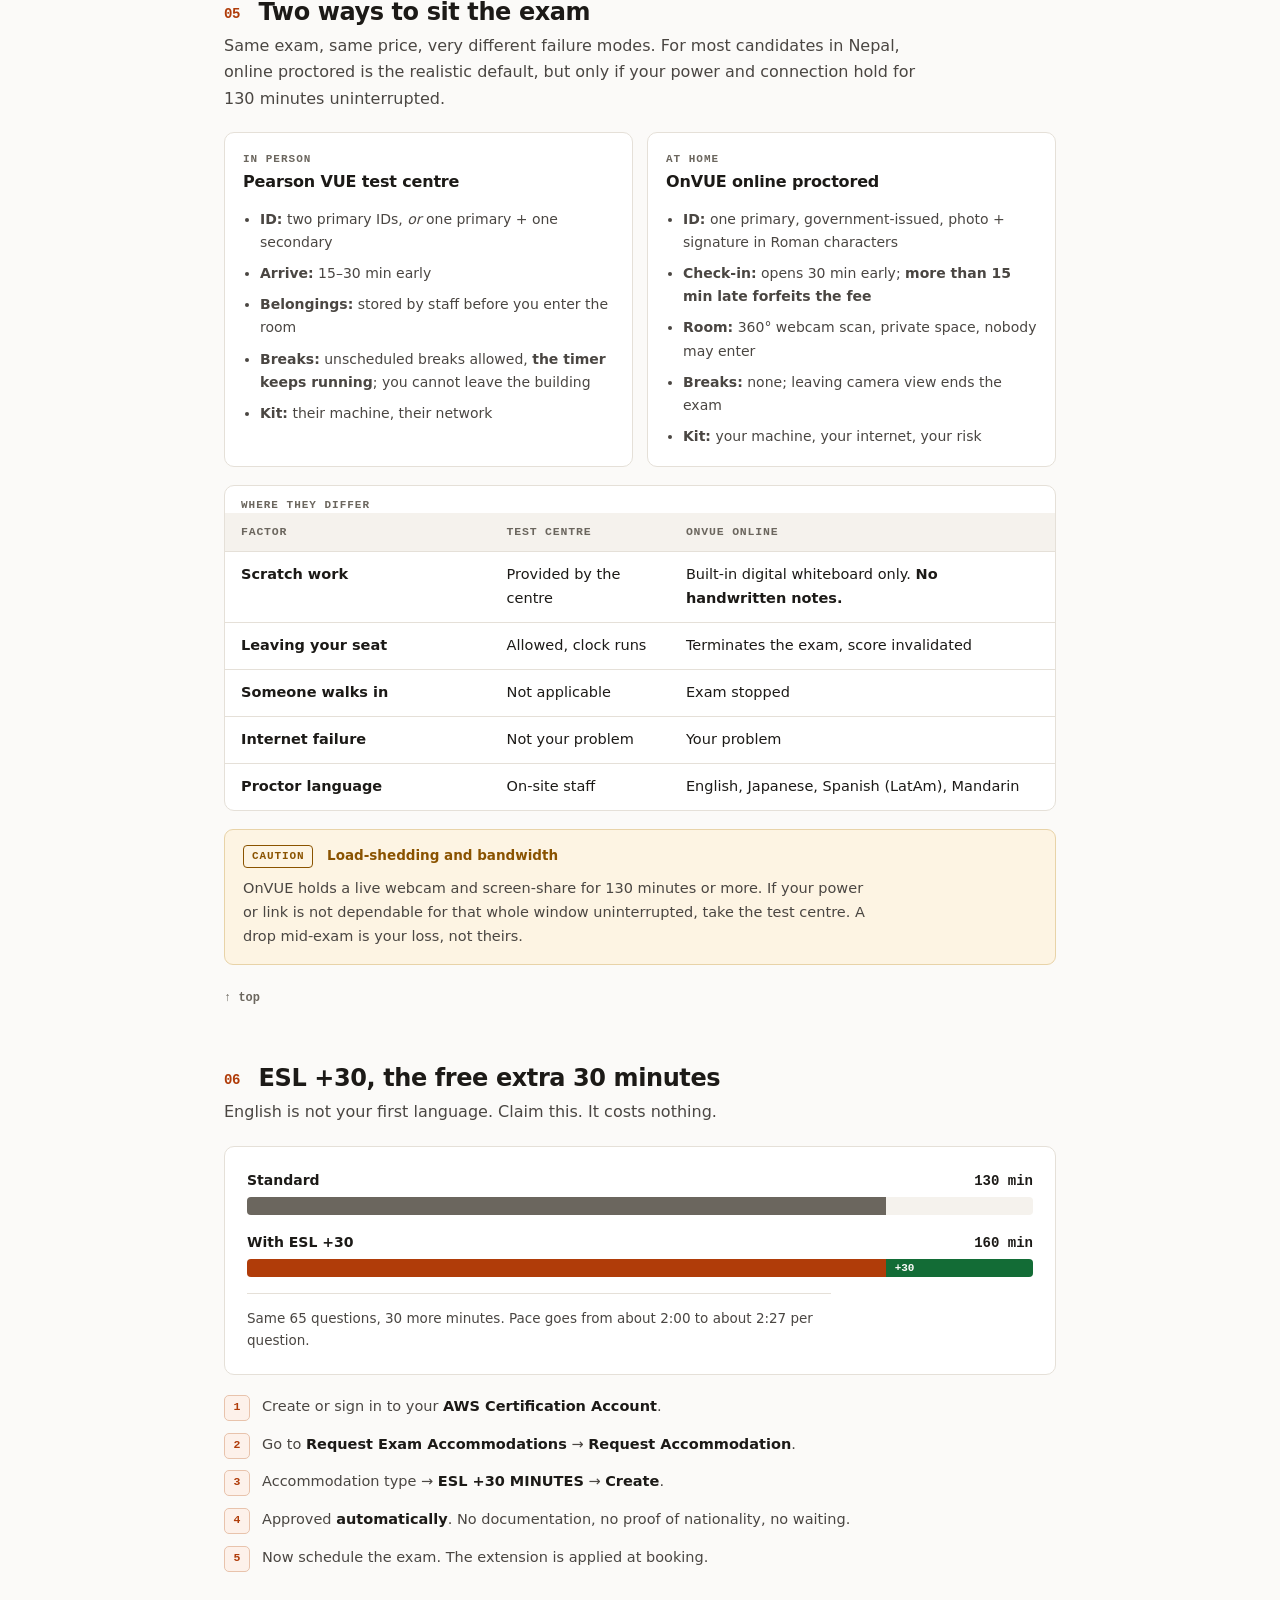
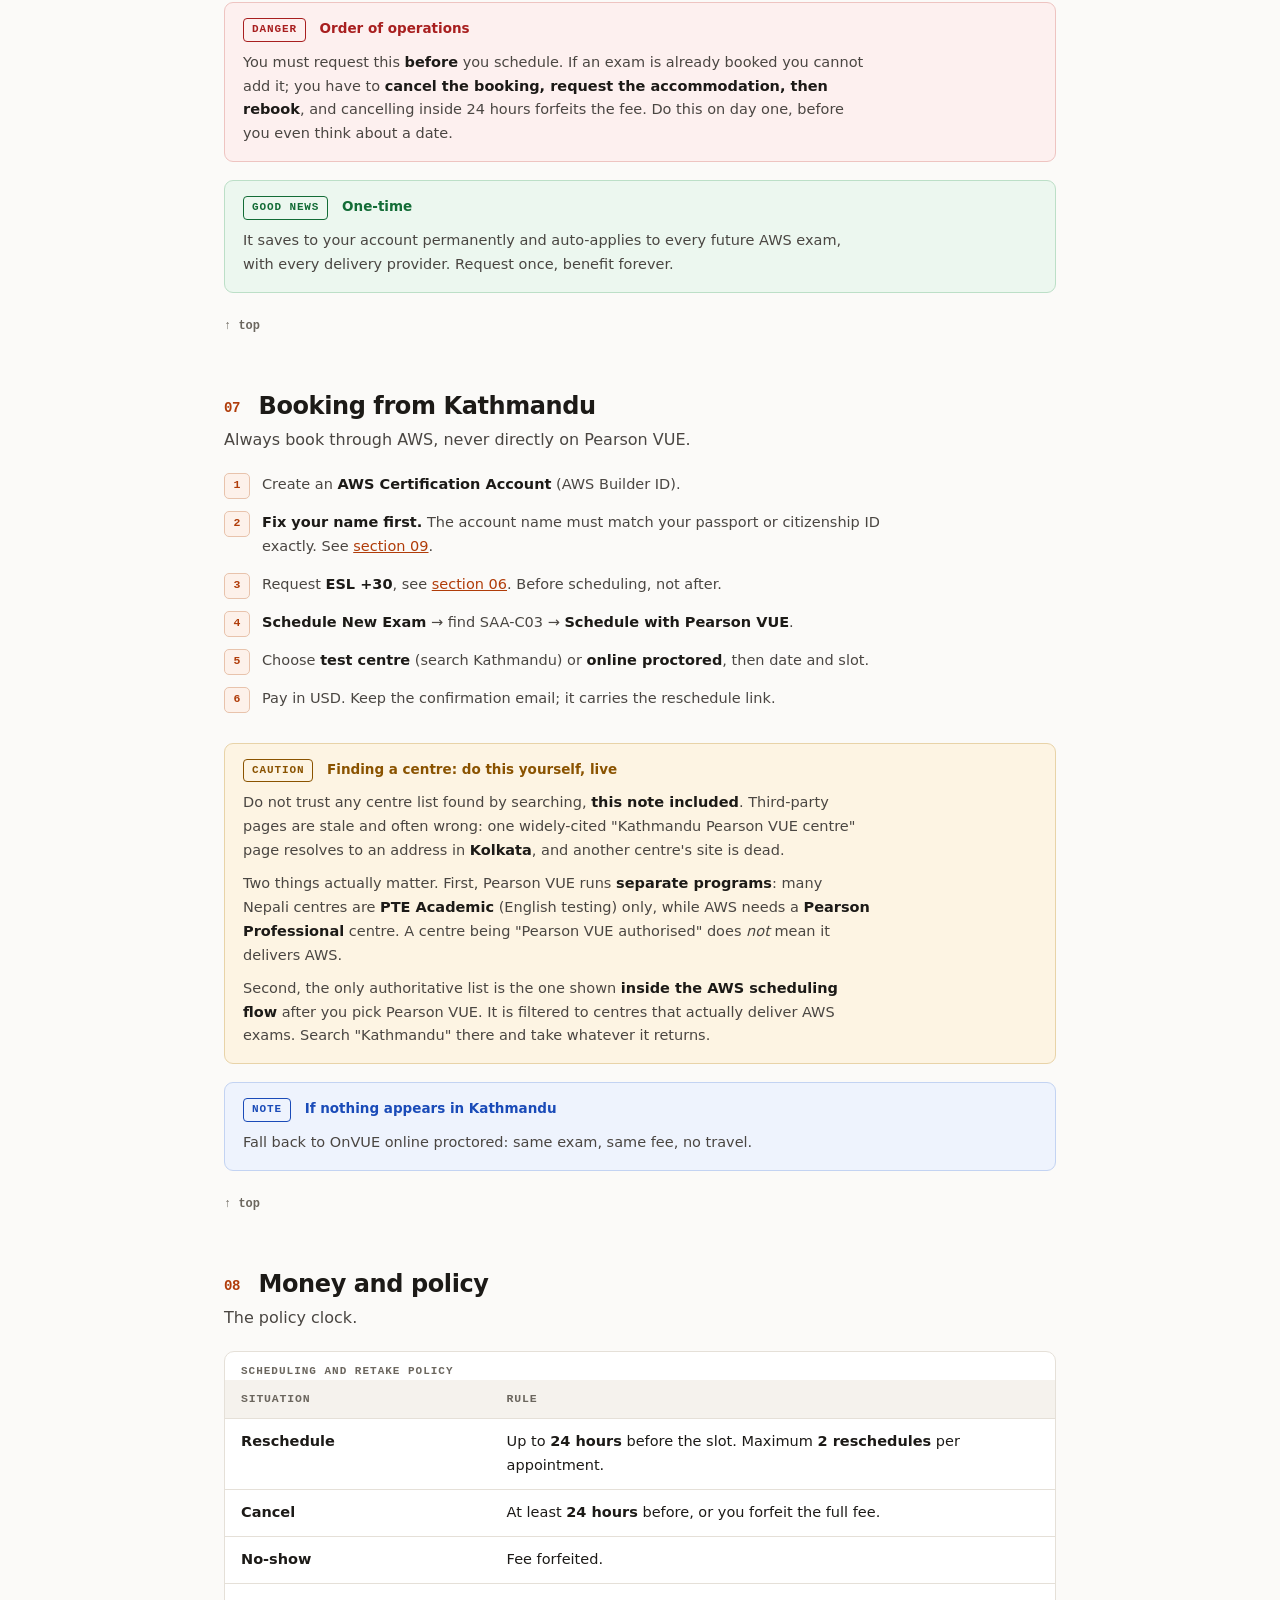
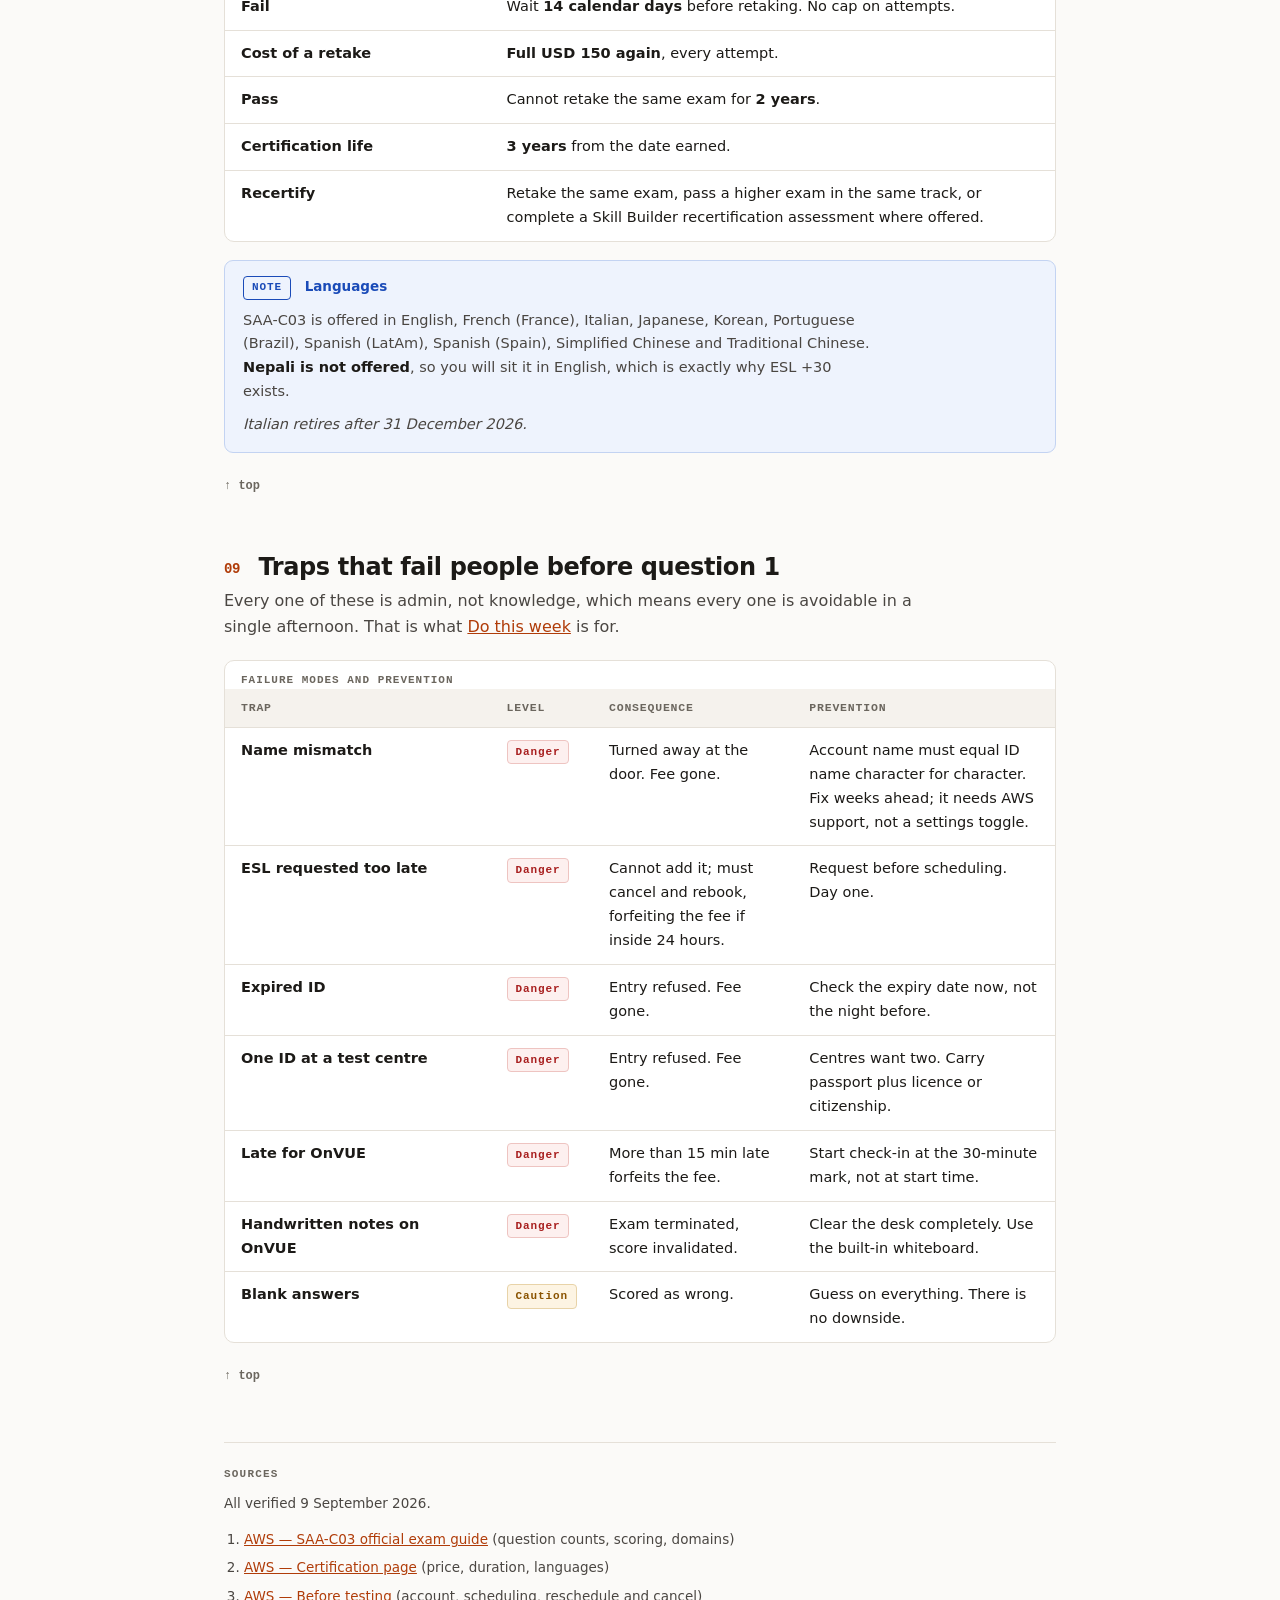
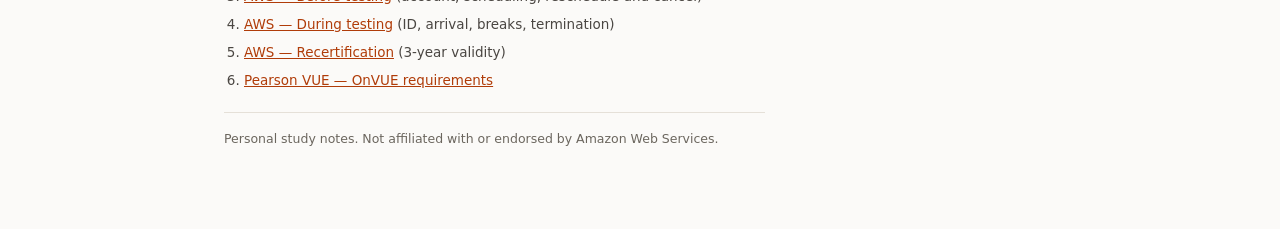
==== commit 5a74d187: "Rework Day 00 after design critique Fixes the five priority issues from the critique pass:  - Contra" ====
--- a/day-00-orientation.html
+++ b/day-00-orientation.html
@@ -3,173 +3,331 @@
 <head>
 <meta charset="utf-8">
 <meta name="viewport" content="width=device-width, initial-scale=1">
+<meta name="color-scheme" content="light dark">
 <title>Day 00 — Orientation | AWS SAA-C03</title>
 <style>
 :root{
-  --bg:#fbfaf8; --panel:#ffffff; --ink:#1c1a17; --ink-2:#4a4642; --ink-3:#7d7770;
-  --line:#e5e0d8; --line-2:#d3ccc1;
-  --accent:#c2410c; --accent-soft:#fff2ea;
-  --d1:#b45309; --d2:#0f766e; --d3:#4338ca; --d4:#9d174d;
-  --ok:#15803d; --ok-soft:#effaf1;
-  --warn:#a16207; --warn-soft:#fefaec;
-  --bad:#b91c1c; --bad-soft:#fef2f2;
-  --info:#1d4ed8; --info-soft:#eff4ff;
-  --mono:ui-monospace,"SF Mono",SFMono-Regular,Menlo,monospace;
+  --bg:#fbfaf8; --panel:#ffffff; --sunk:#f5f2ed;
+  --ink:#1c1a17; --ink-2:#4a4642; --ink-3:#6b665e;
+  --line:#e5e0d8; --line-2:#cfc7bb; --swatch-line:#8f877c;
+  --accent:#b03c09; --accent-soft:#fdf1ea; --accent-line:#e8c3ac;
+
+  --d1:#9a4508; --d2:#0f6a63; --d3:#3b34b0; --d4:#8f1147;
+  --on-domain:#ffffff;
+
+  --good:#136c36; --good-soft:#ecf7ef; --good-line:#bcdfc7;
+  --note:#1a4bb8; --note-soft:#eef3fd; --note-line:#c3d3f2;
+  --caution:#8a5300; --caution-soft:#fdf4e3; --caution-line:#e8d3a8;
+  --danger:#a81f1f; --danger-soft:#fdf0ef; --danger-line:#eec4c1;
+
+  --mono:ui-monospace,"SF Mono",SFMono-Regular,Menlo,Consolas,monospace;
+  --sans:ui-sans-serif,system-ui,-apple-system,"Segoe UI",Inter,sans-serif;
+  --measure:68ch;
 }
 @media (prefers-color-scheme:dark){
   :root:not([data-theme="light"]){
-    --bg:#141312; --panel:#1c1b19; --ink:#f0ece6; --ink-2:#bdb6ac; --ink-3:#8b847a;
-    --line:#2e2c28; --line-2:#403c36;
-    --accent:#fb923c; --accent-soft:#2a1a10;
-    --d1:#f0a44a; --d2:#4fb3a5; --d3:#8b90f5; --d4:#e879a8;
-    --ok:#4ade80; --ok-soft:#12251a;
-    --warn:#facc15; --warn-soft:#251f0d;
-    --bad:#f87171; --bad-soft:#2a1414;
-    --info:#7aa2f7; --info-soft:#141c2e;
+    --bg:#141312; --panel:#1c1b19; --sunk:#232120;
+    --ink:#f0ece6; --ink-2:#c4bdb3; --ink-3:#948d82;
+    --line:#2e2c28; --line-2:#403c36; --swatch-line:#5f584f;
+    --accent:#fb923c; --accent-soft:#2a1a10; --accent-line:#5a3a20;
+
+    --d1:#f0a44a; --d2:#4fb3a5; --d3:#9095f7; --d4:#ec84b0;
+    --on-domain:#141312;
+
+    --good:#5cd68a; --good-soft:#12241a; --good-line:#2b5138;
+    --note:#88aefb; --note-soft:#141c2e; --note-line:#2c3f66;
+    --caution:#f0c250; --caution-soft:#241f0e; --caution-line:#4e421d;
+    --danger:#fa8a83; --danger-soft:#2a1513; --danger-line:#5c2c28;
   }
 }
 :root[data-theme="dark"]{
-  --bg:#141312; --panel:#1c1b19; --ink:#f0ece6; --ink-2:#bdb6ac; --ink-3:#8b847a;
-  --line:#2e2c28; --line-2:#403c36;
-  --accent:#fb923c; --accent-soft:#2a1a10;
-  --d1:#f0a44a; --d2:#4fb3a5; --d3:#8b90f5; --d4:#e879a8;
-  --ok:#4ade80; --ok-soft:#12251a;
-  --warn:#facc15; --warn-soft:#251f0d;
-  --bad:#f87171; --bad-soft:#2a1414;
-  --info:#7aa2f7; --info-soft:#141c2e;
+  --bg:#141312; --panel:#1c1b19; --sunk:#232120;
+  --ink:#f0ece6; --ink-2:#c4bdb3; --ink-3:#948d82;
+  --line:#2e2c28; --line-2:#403c36; --swatch-line:#5f584f;
+  --accent:#fb923c; --accent-soft:#2a1a10; --accent-line:#5a3a20;
+
+  --d1:#f0a44a; --d2:#4fb3a5; --d3:#9095f7; --d4:#ec84b0;
+  --on-domain:#141312;
+
+  --good:#5cd68a; --good-soft:#12241a; --good-line:#2b5138;
+  --note:#88aefb; --note-soft:#141c2e; --note-line:#2c3f66;
+  --caution:#f0c250; --caution-soft:#241f0e; --caution-line:#4e421d;
+  --danger:#fa8a83; --danger-soft:#2a1513; --danger-line:#5c2c28;
 }
 
 *{box-sizing:border-box}
+html{scroll-behavior:smooth}
+@media (prefers-reduced-motion:reduce){html{scroll-behavior:auto}}
 body{
-  margin:0; background:var(--bg); color:var(--ink);
-  font:16px/1.6 ui-sans-serif,system-ui,-apple-system,"Segoe UI",Inter,sans-serif;
-  -webkit-font-smoothing:antialiased;
-}
-.wrap{max-width:860px;margin:0 auto;padding:0 24px 96px}
+  margin:0;background:var(--bg);color:var(--ink);
+  font:16px/1.65 var(--sans);-webkit-font-smoothing:antialiased;
+}
+.wrap{max-width:880px;margin:0 auto;padding:0 24px 80px}
+p,ul,ol,.thesis{max-width:var(--measure)}
+
+a{color:var(--accent)}
+a:focus-visible,[tabindex]:focus-visible,summary:focus-visible{
+  outline:2px solid var(--accent);outline-offset:3px;border-radius:3px
+}
+.skip{
+  position:absolute;left:-9999px;top:0;background:var(--panel);color:var(--ink);
+  padding:12px 18px;border:1px solid var(--accent);border-radius:0 0 8px 0;z-index:10
+}
+.skip:focus{left:0}
 
 /* ---------- header ---------- */
-header.top{border-bottom:1px solid var(--line);margin-bottom:40px;padding:48px 0 28px}
-.eyebrow{
-  font:600 12px/1 var(--mono);letter-spacing:.14em;text-transform:uppercase;
-  color:var(--accent);margin-bottom:14px
-}
-h1{font-size:clamp(30px,5vw,42px);line-height:1.12;margin:0 0 12px;letter-spacing:-.02em}
-.sub{color:var(--ink-2);font-size:17px;margin:0;max-width:56ch}
-.meta{display:flex;flex-wrap:wrap;gap:8px;margin-top:22px}
+header.top{border-bottom:1px solid var(--line);margin-bottom:36px;padding:52px 0 30px}
+h1{font-size:clamp(29px,5vw,40px);line-height:1.12;margin:0 0 14px;letter-spacing:-.021em;max-width:30ch}
+.sub{color:var(--ink-2);font-size:17px;margin:0}
+.meta{display:flex;flex-wrap:wrap;gap:7px;margin-top:24px;max-width:none}
 .chip{
-  font:600 11.5px/1 var(--mono);letter-spacing:.06em;padding:6px 10px;
-  border:1px solid var(--line-2);border-radius:999px;color:var(--ink-2)
-}
-.chip.on{border-color:var(--accent);color:var(--accent);background:var(--accent-soft)}
+  font:600 12px/1.35 var(--mono);padding:6px 10px;
+  border:1px solid var(--line-2);border-radius:6px;color:var(--ink-2);background:var(--panel)
+}
+.chip.on{border-color:var(--accent-line);color:var(--accent);background:var(--accent-soft);font-weight:700}
+
+/* ---------- do-this-week panel ---------- */
+.now{
+  border:1px solid var(--accent-line);background:var(--accent-soft);
+  border-radius:10px;padding:22px 24px;margin:0 0 34px
+}
+.now h2{
+  font-size:17px;font-weight:700;letter-spacing:-.01em;margin:0 0 4px;
+  color:var(--ink);text-transform:none;font-family:var(--sans)
+}
+.now p.lede{font-size:14px;color:var(--ink-2);margin:0 0 16px}
+.now ol{margin:0;padding-left:0;list-style:none;counter-reset:n;max-width:none}
+.now li{
+  counter-increment:n;position:relative;padding:0 0 11px 34px;font-size:15px;color:var(--ink-2)
+}
+.now li:last-child{padding-bottom:0}
+.now li::before{
+  content:counter(n);position:absolute;left:0;top:1px;width:22px;height:22px;border-radius:5px;
+  background:var(--accent);color:var(--bg);font:700 11px/22px var(--mono);text-align:center
+}
+.now li b{color:var(--ink);font-weight:650}
+.now a{font-size:13px;white-space:nowrap}
+
+/* ---------- toc ---------- */
+nav.toc{margin:0 0 46px;border-top:1px solid var(--line);padding-top:20px}
+nav.toc h2{
+  font:700 11px/1 var(--mono);letter-spacing:.11em;text-transform:uppercase;
+  color:var(--ink-3);margin:0 0 12px
+}
+nav.toc ol{list-style:none;padding:0;margin:0;columns:2;column-gap:32px;max-width:none}
+nav.toc li{margin-bottom:7px;break-inside:avoid;font-size:14px}
+nav.toc a{text-decoration:none;color:var(--ink-2);display:flex;gap:10px}
+nav.toc a:hover{color:var(--accent)}
+nav.toc .n{font:600 12px/1.5 var(--mono);color:var(--ink-3);flex:none}
+@media(max-width:620px){nav.toc ol{columns:1}}
 
 /* ---------- sections ---------- */
-section{margin:0 0 52px;scroll-margin-top:20px}
-h2{
-  font-size:13px;font-family:var(--mono);font-weight:700;letter-spacing:.12em;
-  text-transform:uppercase;color:var(--ink-3);margin:0 0 6px
-}
-h2 .n{color:var(--accent);margin-right:10px}
-.h2sub{font-size:24px;font-weight:650;letter-spacing:-.015em;margin:0 0 20px;line-height:1.25}
-h3{font-size:16px;font-weight:650;margin:28px 0 10px;letter-spacing:-.01em}
+section{margin:0 0 54px;scroll-margin-top:16px}
+h2{font-size:24px;font-weight:650;letter-spacing:-.017em;margin:0 0 6px;line-height:1.25}
+h2 .n{
+  font:700 14px/1 var(--mono);color:var(--accent);
+  display:inline-block;min-width:1.9em;vertical-align:2px
+}
+.thesis{color:var(--ink-2);font-size:16px;margin:0 0 20px}
+h3{font-size:16px;font-weight:650;margin:26px 0 10px;letter-spacing:-.01em}
 p{margin:0 0 14px;color:var(--ink-2)}
 strong{color:var(--ink);font-weight:650}
-code{font:500 13.5px var(--mono);background:var(--accent-soft);color:var(--accent);padding:2px 6px;border-radius:4px}
-a{color:var(--accent)}
+.fine{font-size:13px;color:var(--ink-3);margin-top:-6px}
 
 /* ---------- tables ---------- */
-.tw{overflow-x:auto;margin:0 0 18px;border:1px solid var(--line);border-radius:10px;background:var(--panel)}
-table{border-collapse:collapse;width:100%;font-size:14.5px;min-width:480px}
-th,td{text-align:left;padding:11px 15px;border-bottom:1px solid var(--line);vertical-align:top}
+.tw{
+  overflow-x:auto;margin:0 0 18px;border:1px solid var(--line);
+  border-radius:10px;background:var(--panel)
+}
+table{border-collapse:collapse;width:100%;font-size:14.5px}
+caption{
+  text-align:left;padding:12px 16px 0;font:700 11px/1.4 var(--mono);
+  letter-spacing:.09em;text-transform:uppercase;color:var(--ink-3)
+}
+th,td{text-align:left;padding:11px 16px;border-bottom:1px solid var(--line);vertical-align:top}
 thead th{
-  font:600 11.5px/1.3 var(--mono);letter-spacing:.08em;text-transform:uppercase;
-  color:var(--ink-3);background:var(--bg);white-space:nowrap
-}
-tbody tr:last-child td{border-bottom:none}
-td.k{font-weight:600;color:var(--ink);white-space:nowrap;width:34%}
-td.mono,.mono{font-family:var(--mono);font-size:13.5px}
+  font:700 11.5px/1.4 var(--mono);letter-spacing:.07em;text-transform:uppercase;
+  color:var(--ink-3);background:var(--sunk)
+}
+tbody tr:last-child td,tbody tr:last-child th{border-bottom:none}
+th[scope=row]{font-weight:650;color:var(--ink);width:32%}
+.mono{font-family:var(--mono);font-size:13.5px}
 .big{font-family:var(--mono);font-weight:700;font-size:16px;color:var(--accent)}
 
+/* level pill inside the traps table */
+.lvl{
+  display:inline-block;font:700 11px/1.3 var(--mono);letter-spacing:.08em;
+  padding:4px 8px;border-radius:4px;border:1px solid;white-space:nowrap
+}
+.lvl.danger{color:var(--danger);border-color:var(--danger-line);background:var(--danger-soft)}
+.lvl.caution{color:var(--caution);border-color:var(--caution-line);background:var(--caution-soft)}
+
 /* ---------- callouts ---------- */
-.call{border-left:3px solid;border-radius:0 8px 8px 0;padding:14px 18px;margin:0 0 18px;font-size:14.5px}
-.call p{margin:0 0 8px;color:inherit}
+.call{
+  border:1px solid;border-radius:9px;padding:15px 18px;margin:0 0 18px;
+  font-size:14.5px;max-width:none
+}
+.call>*{max-width:var(--measure)}
+.call p{margin:0 0 9px;color:var(--ink-2)}
 .call p:last-child{margin:0}
-.call .lbl{
-  display:block;font:700 11px/1 var(--mono);letter-spacing:.1em;
-  text-transform:uppercase;margin-bottom:8px
-}
-.call.info{border-color:var(--info);background:var(--info-soft)}
-.call.info .lbl{color:var(--info)}
-.call.warn{border-color:var(--warn);background:var(--warn-soft)}
-.call.warn .lbl{color:var(--warn)}
-.call.bad{border-color:var(--bad);background:var(--bad-soft)}
-.call.bad .lbl{color:var(--bad)}
-.call.ok{border-color:var(--ok);background:var(--ok-soft)}
-.call.ok .lbl{color:var(--ok)}
+.call .lbl{display:block;font:700 13.5px/1.5 var(--sans);letter-spacing:0;margin-bottom:9px}
+.call .lbl .tag{
+  display:inline-block;padding:3px 8px;margin-right:9px;border-radius:4px;
+  border:1px solid currentColor;font:700 11px/1.4 var(--mono);
+  letter-spacing:.08em;text-transform:uppercase;vertical-align:1px
+}
+.call.note{border-color:var(--note-line);background:var(--note-soft)}
+.call.note .lbl{color:var(--note)}
+.call.caution{border-color:var(--caution-line);background:var(--caution-soft)}
+.call.caution .lbl{color:var(--caution)}
+.call.danger{border-color:var(--danger-line);background:var(--danger-soft)}
+.call.danger .lbl{color:var(--danger)}
+.call.good{border-color:var(--good-line);background:var(--good-soft)}
+.call.good .lbl{color:var(--good)}
 
 /* ---------- figures ---------- */
 figure{margin:0 0 20px;padding:22px;border:1px solid var(--line);border-radius:10px;background:var(--panel)}
-figure svg{display:block;width:100%;height:auto;overflow:visible}
 figcaption{
-  margin-top:16px;padding-top:12px;border-top:1px solid var(--line);
-  font-size:13px;color:var(--ink-3)
-}
-.svg-l{font:600 12px var(--mono);fill:var(--ink-2)}
-.svg-s{font:500 11px var(--mono);fill:var(--ink-3)}
-.svg-v{font:700 13px var(--mono);fill:var(--ink)}
-.svg-t{font:700 11px var(--mono);letter-spacing:.08em}
+  margin-top:16px;padding-top:13px;border-top:1px solid var(--line);
+  font-size:13.5px;color:var(--ink-2);max-width:var(--measure)
+}
 
 /* question grid */
-.qgrid{display:grid;grid-template-columns:repeat(13,1fr);gap:5px;margin:4px 0 0}
-.qgrid i{aspect-ratio:1;border-radius:3px;display:block}
+.qgrid{display:grid;grid-template-columns:repeat(10,1fr);gap:5px}
+.qgrid i{aspect-ratio:1;border-radius:3px;display:block;print-color-adjust:exact;-webkit-print-color-adjust:exact}
 .qgrid i.s{background:var(--accent)}
-.qgrid i.u{background:var(--line-2);border:1px dashed var(--ink-3)}
-.legend{display:flex;flex-wrap:wrap;gap:18px;margin-top:16px;font-size:13px;color:var(--ink-2)}
-.legend span{display:flex;align-items:center;gap:7px}
-.sw{width:12px;height:12px;border-radius:3px;flex:none}
-
-/* two-col compare */
+.qgrid i.u{background:transparent;border:1.5px dashed var(--swatch-line)}
+.legend{display:flex;flex-wrap:wrap;gap:8px 20px;margin-top:16px;font-size:13.5px;color:var(--ink-2)}
+.legend span{display:flex;align-items:center;gap:8px}
+.sw{width:13px;height:13px;border-radius:3px;flex:none;print-color-adjust:exact;-webkit-print-color-adjust:exact}
+.sw.s{background:var(--accent)}
+.sw.u{border:1.5px dashed var(--swatch-line)}
+
+/* score scale */
+.scale{margin:6px 0 0}
+.scale .track{display:flex;height:30px;border-radius:5px;overflow:hidden;border:1px solid var(--line-2)}
+.scale .fail,.scale .pass{
+  display:flex;align-items:center;justify-content:center;
+  font:700 11.5px/1 var(--mono);letter-spacing:.09em;print-color-adjust:exact;-webkit-print-color-adjust:exact
+}
+.scale .fail{width:68.9%;background:var(--danger-soft);color:var(--danger);border-right:2px solid var(--good)}
+.scale .pass{width:31.1%;background:var(--good-soft);color:var(--good)}
+.scale .marks{display:flex;justify-content:space-between;margin-top:8px;font:600 12px/1 var(--mono);color:var(--ink-3)}
+.scale .thresh{
+  margin-top:9px;font:700 12px/1 var(--mono);color:var(--good);
+  padding-left:calc(68.9% - 3.4em)
+}
+@media(max-width:560px){.scale .thresh{padding-left:0}}
+
+/* domain bars */
+.bars{display:flex;flex-direction:column;gap:14px}
+.bars .row{display:grid;grid-template-columns:1fr auto;gap:4px 12px;align-items:baseline}
+.bars .name{font-size:14px;font-weight:600;color:var(--ink)}
+.bars .pct{font:700 14px/1 var(--mono);color:var(--ink)}
+.bars .track{grid-column:1/-1;height:16px;border-radius:4px;background:var(--sunk);overflow:hidden}
+.bars .fill{height:100%;border-radius:4px;print-color-adjust:exact;-webkit-print-color-adjust:exact}
+
+/* esl timeline */
+.tl{display:flex;flex-direction:column;gap:16px}
+.tl .row{display:grid;grid-template-columns:1fr auto;gap:5px 12px;align-items:baseline}
+.tl .name{font-size:14px;font-weight:600;color:var(--ink)}
+.tl .val{font:700 14px/1 var(--mono);color:var(--ink)}
+.tl .track{grid-column:1/-1;display:flex;height:18px;border-radius:4px;overflow:hidden;background:var(--sunk)}
+.tl .base,.tl .extra{print-color-adjust:exact;-webkit-print-color-adjust:exact;display:flex;align-items:center;padding-left:9px;font:700 11px/1 var(--mono)}
+.tl .base{background:var(--ink-3)}
+.tl .row.on .base{background:var(--accent)}
+.tl .extra{background:var(--good);color:var(--bg)}
+
+/* ---------- cards ---------- */
 .cols{display:grid;grid-template-columns:1fr 1fr;gap:14px;margin:0 0 18px}
-@media(max-width:620px){.cols{grid-template-columns:1fr}.qgrid{grid-template-columns:repeat(10,1fr)}}
+@media(max-width:640px){.cols{grid-template-columns:1fr}}
 .card{border:1px solid var(--line);border-radius:10px;padding:18px;background:var(--panel)}
-.card h4{
-  margin:0 0 4px;font:700 11px/1 var(--mono);letter-spacing:.1em;text-transform:uppercase;color:var(--accent)
-}
-.card .cname{font-size:17px;font-weight:650;margin:0 0 14px;letter-spacing:-.01em}
-.card ul{margin:0;padding-left:18px;font-size:14px;color:var(--ink-2)}
-.card li{margin-bottom:7px}
+.card h3{margin:0 0 13px;font-size:16px;letter-spacing:-.01em}
+.card h3 .w{display:block;font:700 11px/1.6 var(--mono);letter-spacing:.09em;text-transform:uppercase;color:var(--ink-3)}
+.card ul{margin:0;padding-left:17px;font-size:14px;color:var(--ink-2)}
+.card li{margin-bottom:8px}
 .card li:last-child{margin-bottom:0}
 
-/* checklist */
+/* ---------- lists ---------- */
 ol.steps{counter-reset:s;list-style:none;padding:0;margin:0 0 18px}
-ol.steps li{
-  counter-increment:s;position:relative;padding:0 0 14px 40px;font-size:14.5px;color:var(--ink-2)
-}
+ol.steps li{counter-increment:s;position:relative;padding:0 0 14px 38px;font-size:14.5px;color:var(--ink-2)}
 ol.steps li::before{
-  content:counter(s);position:absolute;left:0;top:-1px;width:25px;height:25px;
-  border-radius:6px;background:var(--accent-soft);color:var(--accent);
-  font:700 12px/25px var(--mono);text-align:center;border:1px solid var(--accent)
+  content:counter(s);position:absolute;left:0;top:0;width:24px;height:24px;border-radius:5px;
+  background:var(--accent-soft);color:var(--accent);font:700 11.5px/22px var(--mono);
+  text-align:center;border:1px solid var(--accent-line)
 }
 ol.steps li b{color:var(--ink)}
 ul.tick{list-style:none;padding:0;margin:0 0 18px}
-ul.tick li{position:relative;padding:0 0 9px 26px;font-size:14.5px;color:var(--ink-2)}
-ul.tick li::before{content:"→";position:absolute;left:0;color:var(--accent);font-weight:700}
-
-footer{border-top:1px solid var(--line);padding-top:24px;font-size:13px;color:var(--ink-3)}
-footer ol{padding-left:20px;margin:10px 0 0}
-footer li{margin-bottom:5px}
-footer a{color:var(--ink-3);text-decoration:underline;text-underline-offset:2px}
+ul.tick li{position:relative;padding:0 0 10px 24px;font-size:14.5px;color:var(--ink-2)}
+ul.tick li::before{content:"";position:absolute;left:2px;top:.62em;width:7px;height:7px;border-radius:50%;background:var(--accent)}
+
+.top-link{display:inline-block;margin-top:6px;font:600 12px/1 var(--mono);color:var(--ink-3);text-decoration:none}
+.top-link:hover{color:var(--accent)}
+
+footer{border-top:1px solid var(--line);padding-top:26px;font-size:13.5px;color:var(--ink-2)}
+footer h2{font:700 11px/1 var(--mono);letter-spacing:.11em;text-transform:uppercase;color:var(--ink-3);margin:0 0 12px}
+footer ol{padding-left:20px;margin:0 0 20px}
+footer li{margin-bottom:6px}
+footer .disc{font-size:12.5px;color:var(--ink-3);border-top:1px solid var(--line);padding-top:16px;margin:0}
+
+/* ---------- mobile: stack tables ---------- */
+@media(max-width:640px){
+  .wrap{padding:0 18px 64px}
+  section{margin-bottom:44px}
+  .tw{border:none;border-radius:0;background:none;overflow:visible}
+  table,tbody,tr,td,th,caption{display:block;width:auto}
+  thead{position:absolute;width:1px;height:1px;overflow:hidden;clip:rect(0 0 0 0);white-space:nowrap}
+  caption{padding:0 0 10px}
+  tbody tr{
+    border:1px solid var(--line);border-radius:9px;background:var(--panel);
+    padding:4px 0;margin-bottom:10px
+  }
+  tbody tr:last-child{margin-bottom:0}
+  td,th[scope=row]{border-bottom:none;padding:7px 15px;width:auto}
+  th[scope=row]{padding-top:12px;font-size:15px}
+  /* label each cell in the 3-col tables */
+  td[data-l]::before{
+    content:attr(data-l);display:block;font:700 10px/1.5 var(--mono);
+    letter-spacing:.09em;text-transform:uppercase;color:var(--ink-3);margin-bottom:2px
+  }
+  td:last-child{padding-bottom:12px}
+}
+
+/* ---------- print ---------- */
+@media print{
+  :root,:root[data-theme="dark"]{
+    --bg:#fff; --panel:#fff; --sunk:#f2f2f2;
+    --ink:#000; --ink-2:#1a1a1a; --ink-3:#4a4a4a;
+    --line:#c9c9c9; --line-2:#9a9a9a; --swatch-line:#666;
+    --accent:#8a2f06; --accent-soft:#fbf1eb; --accent-line:#c9a084;
+    --d1:#8a3d07; --d2:#0d5c56; --d3:#332c9c; --d4:#7d0f3e; --on-domain:#fff;
+    --good:#0d5a2c; --good-soft:#eef6f0; --good-line:#a8c9b3;
+    --note:#123a94; --note-soft:#eef2fb; --note-line:#aec2ea;
+    --caution:#6d4200; --caution-soft:#fbf5e8; --caution-line:#d8c197;
+    --danger:#8c1616; --danger-soft:#fcf0ef; --danger-line:#dfb3af;
+  }
+  body{font-size:10.5pt;background:#fff}
+  .wrap{max-width:none;padding:0}
+  .skip,nav.toc,.top-link{display:none}
+  a{color:#000;text-decoration:underline}
+  footer a[href^="http"]::after{content:" (" attr(href) ")";font:400 8.5pt var(--mono);color:#444;word-break:break-all}
+  figure,.call,.card,.now,tbody tr,.tw{break-inside:avoid}
+  h2,h3{break-after:avoid}
+  section{break-inside:auto}
+  *{print-color-adjust:exact;-webkit-print-color-adjust:exact}
+}
 </style>
 </head>
 <body>
+<a class="skip" href="#main">Skip to content</a>
 <div class="wrap">
 
-<header class="top">
-  <div class="eyebrow">Day 00 · Orientation</div>
-  <h1>AWS Certified Solutions&nbsp;Architect — Associate</h1>
+<header class="top" id="top">
+  <h1>AWS Certified Solutions Architect — Associate</h1>
   <p class="sub">What the exam is, how it is scored, how to sit it from Kathmandu, and the rules that disqualify people before they answer a single question.</p>
   <div class="meta">
-    <span class="chip on">SAA-C03</span>
-    <span class="chip">Associate level</span>
+    <span class="chip on">Day 00 · Orientation</span>
+    <span class="chip">SAA-C03</span>
     <span class="chip">130 min</span>
     <span class="chip">65 questions</span>
     <span class="chip">USD 150</span>
@@ -177,309 +335,381 @@
   </div>
 </header>
 
-<!-- ============ 1 ============ -->
-<section>
-  <h2><span class="n">01</span>What this certification is</h2>
-  <p class="h2sub">A design exam, not a hands-on lab.</p>
+<main id="main">
+
+<div class="now">
+  <h2>Do this week</h2>
+  <p class="lede">None of this is studying. All of it has to happen before a date can be booked, and two items have to happen in a specific order.</p>
+  <ol>
+    <li>Create the <b>AWS Certification Account</b>. <a href="#s07">→ 07</a></li>
+    <li>Compare the account name to your passport, character by character. Fix it now if it differs; this needs AWS support, not a settings toggle. <a href="#s09">→ 09</a></li>
+    <li>Request <b>ESL +30</b>. It must happen <b>before</b> you schedule. <a href="#s06">→ 06</a></li>
+    <li>Open the scheduling flow and check whether a Kathmandu centre delivers AWS. Do not book yet, just find out. <a href="#s07">→ 07</a></li>
+    <li>Confirm your card takes international USD charges. <a href="#s02">→ 02</a></li>
+    <li>Read the official exam guide PDF once, end to end. <a href="#sources">→ sources</a></li>
+  </ol>
+</div>
+
+<nav class="toc" aria-labelledby="toc-h">
+  <h2 id="toc-h">On this page</h2>
+  <ol>
+    <li><a href="#s01"><span class="n">01</span> What this certification is</a></li>
+    <li><a href="#s02"><span class="n">02</span> Exam vitals</a></li>
+    <li><a href="#s03"><span class="n">03</span> How scoring actually works</a></li>
+    <li><a href="#s04"><span class="n">04</span> What is tested</a></li>
+    <li><a href="#s05"><span class="n">05</span> Two ways to sit the exam</a></li>
+    <li><a href="#s06"><span class="n">06</span> ESL +30</a></li>
+    <li><a href="#s07"><span class="n">07</span> Booking from Kathmandu</a></li>
+    <li><a href="#s08"><span class="n">08</span> Money and policy</a></li>
+    <li><a href="#s09"><span class="n">09</span> Traps</a></li>
+    <li><a href="#sources"><span class="n">—</span> Sources</a></li>
+  </ol>
+</nav>
+
+<!-- 01 -->
+<section id="s01" aria-labelledby="h01">
+  <h2 id="h01"><span class="n">01</span> What this certification is</h2>
+  <p class="thesis">A design exam, not a hands-on lab.</p>
   <ul class="tick">
     <li>Validates that you can <strong>design</strong> solutions on AWS against the Well-Architected Framework.</li>
     <li>You are given a scenario and pick the best architecture. No console work, no CLI, no coding.</li>
     <li>AWS assumes <strong>~1 year hands-on</strong> designing on AWS. That is a recommendation, not a gate. Nothing blocks you from booking today.</li>
-    <li>No prerequisite certification. Cloud Practitioner is optional, not required.</li>
+    <li>No prerequisite certification. Cloud Practitioner is optional.</li>
   </ul>
-  <div class="call info">
-    <span class="lbl">Exam code matters</span>
-    <p><strong>SAA-C03</strong> is the current and only live version. Ignore blogs advertising an "SAA-C04" — AWS publishes no such exam guide, and that URL returns 404. Verified against AWS docs, September 2026.</p>
-  </div>
-</section>
-
-<!-- ============ 2 ============ -->
-<section>
-  <h2><span class="n">02</span>Exam vitals</h2>
-  <p class="h2sub">The numbers to memorise.</p>
-  <div class="tw"><table>
-    <tbody>
-      <tr><td class="k">Exam code</td><td class="mono">SAA-C03</td></tr>
-      <tr><td class="k">Level</td><td>Associate</td></tr>
-      <tr><td class="k">Cost</td><td><span class="big">USD 150</span> + local tax where applicable</td></tr>
-      <tr><td class="k">Duration</td><td><span class="big">130 minutes</span></td></tr>
-      <tr><td class="k">Questions</td><td><span class="big">65</span> &nbsp;·&nbsp; 50 scored + 15 unscored</td></tr>
-      <tr><td class="k">Question types</td><td>Multiple choice (1 of 4) · Multiple response (2+ of 5+)</td></tr>
-      <tr><td class="k">Score range</td><td class="mono">100 – 1000</td></tr>
-      <tr><td class="k">Passing score</td><td><span class="big">720</span> &nbsp;·&nbsp; compensatory (overall only)</td></tr>
-      <tr><td class="k">Result</td><td>Pass / Fail — shown on screen at the end</td></tr>
-      <tr><td class="k">Validity</td><td><span class="big">3 years</span></td></tr>
-      <tr><td class="k">Delivery</td><td>Pearson VUE test center &nbsp;·&nbsp; OnVUE online proctored</td></tr>
-      <tr><td class="k">Pace needed</td><td class="mono">~2 min per question</td></tr>
-    </tbody>
-  </table></div>
-  <div class="call warn">
-    <span class="lbl">Budget note — Nepal</span>
-    <p>The fee is charged in <strong>USD</strong>. At recent rates USD 150 lands near <strong>NPR 20,000–21,500</strong> — treat as approximate, the rate moves. Check before booking that your card is enabled for international transactions, and expect an FX markup from your bank on top.</p>
-  </div>
-</section>
-
-<!-- ============ 3 ============ -->
-<section>
-  <h2><span class="n">03</span>How scoring actually works</h2>
-  <p class="h2sub">Three things people get wrong.</p>
+  <div class="call note">
+    <span class="lbl"><span class="tag">Note</span> Exam code matters</span>
+    <p><strong>SAA-C03</strong> is the current and only live version. Ignore blogs advertising an "SAA-C04": AWS publishes no such exam guide, and that URL returns 404. Verified against AWS docs, September 2026.</p>
+  </div>
+</section>
+
+<!-- 02 -->
+<section id="s02" aria-labelledby="h02">
+  <h2 id="h02"><span class="n">02</span> Exam vitals</h2>
+  <p class="thesis">The numbers to memorise.</p>
+  <div class="tw">
+    <table>
+      <caption>Exam specification</caption>
+      <tbody>
+        <tr><th scope="row">Exam code</th><td class="mono">SAA-C03</td></tr>
+        <tr><th scope="row">Level</th><td>Associate</td></tr>
+        <tr><th scope="row">Cost</th><td><span class="big">USD 150</span> + local tax where applicable</td></tr>
+        <tr><th scope="row">Duration</th><td><span class="big">130 minutes</span></td></tr>
+        <tr><th scope="row">Questions</th><td><span class="big">65</span> (50 scored, 15 unscored)</td></tr>
+        <tr><th scope="row">Question types</th><td>Multiple choice (1 of 4) · Multiple response (2+ of 5+)</td></tr>
+        <tr><th scope="row">Score range</th><td class="mono">100 – 1000</td></tr>
+        <tr><th scope="row">Passing score</th><td><span class="big">720</span>, compensatory (overall only)</td></tr>
+        <tr><th scope="row">Result</th><td>Pass / Fail, shown on screen at the end</td></tr>
+        <tr><th scope="row">Validity</th><td><span class="big">3 years</span></td></tr>
+        <tr><th scope="row">Delivery</th><td>Pearson VUE test centre · OnVUE online proctored</td></tr>
+        <tr><th scope="row">Pace needed</th><td class="mono">~2 min per question</td></tr>
+      </tbody>
+    </table>
+  </div>
+  <div class="call caution">
+    <span class="lbl"><span class="tag">Caution</span> Budget in Nepal</span>
+    <p>The fee is charged in <strong>USD</strong>. At recent rates USD 150 lands near <strong>NPR 20,000–21,500</strong>, approximate; the rate moves. Check before booking that your card is enabled for international transactions, and expect an FX markup from your bank on top.</p>
+  </div>
+  <a class="top-link" href="#top">↑ top</a>
+</section>
+
+<!-- 03 -->
+<section id="s03" aria-labelledby="h03">
+  <h2 id="h03"><span class="n">03</span> How scoring actually works</h2>
+  <p class="thesis">Three things people get wrong.</p>
 
   <figure>
-    <div class="qgrid">
-      <i class="s"></i><i class="s"></i><i class="s"></i><i class="s"></i><i class="s"></i><i class="s"></i><i class="s"></i><i class="s"></i><i class="s"></i><i class="s"></i><i class="s"></i><i class="s"></i><i class="s"></i>
-      <i class="s"></i><i class="s"></i><i class="s"></i><i class="s"></i><i class="s"></i><i class="s"></i><i class="s"></i><i class="s"></i><i class="s"></i><i class="s"></i><i class="s"></i><i class="s"></i><i class="s"></i>
-      <i class="s"></i><i class="s"></i><i class="s"></i><i class="s"></i><i class="s"></i><i class="s"></i><i class="s"></i><i class="s"></i><i class="s"></i><i class="s"></i><i class="s"></i><i class="s"></i><i class="s"></i>
-      <i class="s"></i><i class="s"></i><i class="s"></i><i class="s"></i><i class="s"></i><i class="s"></i><i class="s"></i><i class="s"></i><i class="s"></i><i class="s"></i><i class="s"></i><i class="u"></i><i class="u"></i>
-      <i class="u"></i><i class="u"></i><i class="u"></i><i class="u"></i><i class="u"></i><i class="u"></i><i class="u"></i><i class="u"></i><i class="u"></i><i class="u"></i><i class="u"></i><i class="u"></i><i class="u"></i>
+    <div class="qgrid" role="img" aria-label="Grid of 65 squares: 50 filled, representing scored questions, and 15 outlined, representing unscored trial questions.">
+      <i class="s"></i><i class="s"></i><i class="s"></i><i class="s"></i><i class="s"></i><i class="s"></i><i class="s"></i><i class="s"></i><i class="s"></i><i class="s"></i>
+      <i class="s"></i><i class="s"></i><i class="s"></i><i class="s"></i><i class="s"></i><i class="s"></i><i class="s"></i><i class="s"></i><i class="s"></i><i class="s"></i>
+      <i class="s"></i><i class="s"></i><i class="s"></i><i class="s"></i><i class="s"></i><i class="s"></i><i class="s"></i><i class="s"></i><i class="s"></i><i class="s"></i>
+      <i class="s"></i><i class="s"></i><i class="s"></i><i class="s"></i><i class="s"></i><i class="s"></i><i class="s"></i><i class="s"></i><i class="s"></i><i class="s"></i>
+      <i class="s"></i><i class="s"></i><i class="s"></i><i class="s"></i><i class="s"></i><i class="s"></i><i class="s"></i><i class="s"></i><i class="s"></i><i class="s"></i>
+      <i class="u"></i><i class="u"></i><i class="u"></i><i class="u"></i><i class="u"></i><i class="u"></i><i class="u"></i><i class="u"></i><i class="u"></i><i class="u"></i>
+      <i class="u"></i><i class="u"></i><i class="u"></i><i class="u"></i><i class="u"></i>
     </div>
     <div class="legend">
-      <span><i class="sw" style="background:var(--accent)"></i> 50 scored — these decide pass/fail</span>
-      <span><i class="sw" style="background:var(--line-2);border:1px dashed var(--ink-3)"></i> 15 unscored — AWS trialling future questions</span>
+      <span><i class="sw s"></i> 50 scored: these decide pass/fail</span>
+      <span><i class="sw u"></i> 15 unscored: AWS trialling future questions</span>
     </div>
-    <figcaption>You answer 65. Only 50 count. The 15 unscored ones are <strong>not marked</strong> anywhere on screen — so a question that feels bizarre may simply be a trial question. Never let one rattle you.</figcaption>
+    <figcaption>You answer 65. Only 50 count. The unscored ones are <strong>not marked</strong> anywhere on screen, so a question that feels bizarre may simply be a trial question. Never let one rattle you.</figcaption>
   </figure>
 
   <figure>
-    <svg viewBox="0 0 640 118" role="img" aria-label="Score scale from 100 to 1000 with passing mark at 720">
-      <rect x="20" y="34" width="413" height="26" rx="4" fill="var(--bad)" opacity=".22"/>
-      <rect x="433" y="34" width="187" height="26" rx="4" fill="var(--ok)" opacity=".28"/>
-      <line x1="433" y1="20" x2="433" y2="74" stroke="var(--ok)" stroke-width="2.5"/>
-      <text x="433" y="14" text-anchor="middle" class="svg-t" fill="var(--ok)">PASS 720</text>
-      <text x="20"  y="88" class="svg-s">100</text>
-      <text x="620" y="88" text-anchor="end" class="svg-s">1000</text>
-      <text x="226" y="52" text-anchor="middle" class="svg-t" fill="var(--bad)">FAIL</text>
-      <text x="527" y="52" text-anchor="middle" class="svg-t" fill="var(--ok)">PASS</text>
-      <text x="20" y="108" class="svg-s">scaled score — not a raw percentage</text>
-    </svg>
-    <figcaption><strong>720 is not 72%.</strong> It is a scaled score. AWS equates scores across exam forms of differing difficulty, so the raw number of correct answers needed shifts slightly form to form.</figcaption>
+    <div class="scale" role="img" aria-label="Score scale from 100 to 1000. Scores below 720 fail; 720 and above pass.">
+      <div class="track"><div class="fail">FAIL</div><div class="pass">PASS</div></div>
+      <div class="marks"><span>100</span><span>1000</span></div>
+      <div class="thresh">↑ 720</div>
+    </div>
+    <figcaption><strong>720 is not 72%.</strong> It is a scaled score on a 100–1000 range. AWS equates scores across exam forms of differing difficulty, so the raw number of correct answers needed shifts slightly form to form.</figcaption>
   </figure>
 
-  <div class="call ok">
-    <span class="lbl">Compensatory scoring</span>
-    <p>You <strong>do not</strong> need to pass each domain. Only the overall score matters. A weak domain can be carried by a strong one. The per-domain feedback on your score report is directional only — AWS explicitly warns against over-reading it.</p>
-  </div>
-  <div class="call bad">
-    <span class="lbl">No penalty for guessing</span>
-    <p>Unanswered questions are scored as wrong. A guess is strictly better than a blank. <strong>Never leave anything empty.</strong> Flag and move on, but always put an answer down first.</p>
-  </div>
-</section>
-
-<!-- ============ 4 ============ -->
-<section>
-  <h2><span class="n">04</span>What is tested — domain weightage</h2>
-  <p class="h2sub">Security is the biggest block. Study time should follow these bars.</p>
+  <div class="call good">
+    <span class="lbl"><span class="tag">Good news</span> Compensatory scoring</span>
+    <p>You <strong>do not</strong> need to pass each domain. Only the overall score matters. A weak domain can be carried by a strong one. The per-domain feedback on your score report is directional only; AWS explicitly warns against over-reading it.</p>
+  </div>
+  <div class="call good">
+    <span class="lbl"><span class="tag">Good news</span> Guessing is free</span>
+    <p>There is no penalty for a wrong answer, and unanswered questions are scored as wrong anyway. A guess is strictly better than a blank. <strong>Never leave anything empty</strong> — flag it and move on, but put an answer down first.</p>
+  </div>
+  <a class="top-link" href="#top">↑ top</a>
+</section>
+
+<!-- 04 -->
+<section id="s04" aria-labelledby="h04">
+  <h2 id="h04"><span class="n">04</span> What is tested</h2>
+  <p class="thesis">Study time should follow these bars.</p>
 
   <figure>
-    <svg viewBox="0 0 640 232" role="img" aria-label="Bar chart of the four exam domains by weight">
-      <!-- D1 -->
-      <text x="0" y="22" class="svg-l">Domain 1 · Design Secure Architectures</text>
-      <rect x="0" y="30" width="600" height="24" rx="4" fill="var(--d1)"/>
-      <text x="590" y="47" text-anchor="end" class="svg-t" fill="#fff">30%</text>
-      <!-- D2 -->
-      <text x="0" y="84" class="svg-l">Domain 2 · Design Resilient Architectures</text>
-      <rect x="0" y="92" width="520" height="24" rx="4" fill="var(--d2)"/>
-      <text x="510" y="109" text-anchor="end" class="svg-t" fill="#fff">26%</text>
-      <!-- D3 -->
-      <text x="0" y="146" class="svg-l">Domain 3 · Design High-Performing Architectures</text>
-      <rect x="0" y="154" width="480" height="24" rx="4" fill="var(--d3)"/>
-      <text x="470" y="171" text-anchor="end" class="svg-t" fill="#fff">24%</text>
-      <!-- D4 -->
-      <text x="0" y="208" class="svg-l">Domain 4 · Design Cost-Optimized Architectures</text>
-      <rect x="0" y="216" width="400" height="24" rx="4" fill="var(--d4)"/>
-      <text x="390" y="233" text-anchor="end" class="svg-t" fill="#fff">20%</text>
-    </svg>
-    <figcaption>Bars are drawn to scale against the 30% maximum.</figcaption>
+    <div class="bars">
+      <div class="row">
+        <span class="name">Domain 1 · Design Secure Architectures</span><span class="pct">30%</span>
+        <div class="track"><div class="fill" style="width:100%;background:var(--d1)"></div></div>
+      </div>
+      <div class="row">
+        <span class="name">Domain 2 · Design Resilient Architectures</span><span class="pct">26%</span>
+        <div class="track"><div class="fill" style="width:86.7%;background:var(--d2)"></div></div>
+      </div>
+      <div class="row">
+        <span class="name">Domain 3 · Design High-Performing Architectures</span><span class="pct">24%</span>
+        <div class="track"><div class="fill" style="width:80%;background:var(--d3)"></div></div>
+      </div>
+      <div class="row">
+        <span class="name">Domain 4 · Design Cost-Optimized Architectures</span><span class="pct">20%</span>
+        <div class="track"><div class="fill" style="width:66.7%;background:var(--d4)"></div></div>
+      </div>
+    </div>
+    <figcaption><strong>Security and resilience together are 56% of the exam.</strong> If study time is short, that is where it goes. Bars are scaled against the 30% maximum.</figcaption>
   </figure>
 
-  <div class="tw"><table>
-    <thead><tr><th>Domain</th><th>Weight</th><th>Approx. scored Qs</th><th>Core ground</th></tr></thead>
-    <tbody>
-      <tr><td class="k">1 · Secure</td><td class="mono">30%</td><td class="mono">~15</td><td>IAM, roles vs users, policies, security groups vs NACLs, KMS, WAF, Shield, secrets</td></tr>
-      <tr><td class="k">2 · Resilient</td><td class="mono">26%</td><td class="mono">~13</td><td>Multi-AZ, failover, decoupling (SQS/SNS), backup &amp; restore, RTO/RPO</td></tr>
-      <tr><td class="k">3 · High-Performing</td><td class="mono">24%</td><td class="mono">~12</td><td>Storage &amp; DB selection, caching, CloudFront, autoscaling, right-sizing</td></tr>
-      <tr><td class="k">4 · Cost-Optimized</td><td class="mono">20%</td><td class="mono">~10</td><td>Instance purchase models, S3 tiers &amp; lifecycle, data-transfer cost, Cost Explorer</td></tr>
-    </tbody>
-  </table></div>
-  <p class="mono" style="font-size:13px;color:var(--ink-3)">Question counts are the weightings applied to the 50 scored questions — indicative, not guaranteed.</p>
-</section>
-
-<!-- ============ 5 ============ -->
-<section>
-  <h2><span class="n">05</span>Two ways to sit the exam</h2>
-  <p class="h2sub">Same exam, same price, very different failure modes.</p>
+  <div class="tw">
+    <table>
+      <caption>Domains in detail</caption>
+      <thead><tr><th scope="col">Domain</th><th scope="col">Weight</th><th scope="col">Scored Qs</th><th scope="col">Core ground</th></tr></thead>
+      <tbody>
+        <tr><th scope="row">1 · Secure</th><td data-l="Weight" class="mono">30%</td><td data-l="Scored Qs" class="mono">~15</td><td data-l="Core ground">IAM, roles vs users, policies, security groups vs NACLs, KMS, WAF, Shield, secrets</td></tr>
+        <tr><th scope="row">2 · Resilient</th><td data-l="Weight" class="mono">26%</td><td data-l="Scored Qs" class="mono">~13</td><td data-l="Core ground">Multi-AZ, failover, decoupling (SQS/SNS), backup and restore, RTO/RPO</td></tr>
+        <tr><th scope="row">3 · High-Performing</th><td data-l="Weight" class="mono">24%</td><td data-l="Scored Qs" class="mono">~12</td><td data-l="Core ground">Storage and DB selection, caching, CloudFront, autoscaling, right-sizing</td></tr>
+        <tr><th scope="row">4 · Cost-Optimized</th><td data-l="Weight" class="mono">20%</td><td data-l="Scored Qs" class="mono">~10</td><td data-l="Core ground">Instance purchase models, S3 tiers and lifecycle, data-transfer cost, Cost Explorer</td></tr>
+      </tbody>
+    </table>
+  </div>
+  <p class="fine">Question counts are the weightings applied to the 50 scored questions; indicative, not guaranteed.</p>
+  <a class="top-link" href="#top">↑ top</a>
+</section>
+
+<!-- 05 -->
+<section id="s05" aria-labelledby="h05">
+  <h2 id="h05"><span class="n">05</span> Two ways to sit the exam</h2>
+  <p class="thesis">Same exam, same price, very different failure modes. For most candidates in Nepal, online proctored is the realistic default, but only if your power and connection hold for 130 minutes uninterrupted.</p>
 
   <div class="cols">
     <div class="card">
-      <h4>Mode A</h4>
-      <p class="cname">Pearson VUE test center</p>
+      <h3><span class="w">In person</span> Pearson VUE test centre</h3>
       <ul>
         <li><b>ID:</b> two primary IDs, <em>or</em> one primary + one secondary</li>
         <li><b>Arrive:</b> 15–30 min early</li>
         <li><b>Belongings:</b> stored by staff before you enter the room</li>
-        <li><b>Breaks:</b> unscheduled breaks allowed, <b>timer keeps running</b>; cannot leave the building</li>
+        <li><b>Breaks:</b> unscheduled breaks allowed, <b>the timer keeps running</b>; you cannot leave the building</li>
         <li><b>Kit:</b> their machine, their network</li>
       </ul>
     </div>
     <div class="card">
-      <h4>Mode B</h4>
-      <p class="cname">OnVUE online proctored</p>
+      <h3><span class="w">At home</span> OnVUE online proctored</h3>
       <ul>
         <li><b>ID:</b> one primary, government-issued, photo + signature in Roman characters</li>
-        <li><b>Check-in:</b> opens 30 min early; <b>&gt;15 min late = fee forfeited</b></li>
+        <li><b>Check-in:</b> opens 30 min early; <b>more than 15 min late forfeits the fee</b></li>
         <li><b>Room:</b> 360° webcam scan, private space, nobody may enter</li>
-        <li><b>Breaks:</b> none — leaving camera view ends the exam</li>
+        <li><b>Breaks:</b> none; leaving camera view ends the exam</li>
         <li><b>Kit:</b> your machine, your internet, your risk</li>
       </ul>
     </div>
   </div>
 
-  <div class="tw"><table>
-    <thead><tr><th>&nbsp;</th><th>Test center</th><th>OnVUE (online)</th></tr></thead>
-    <tbody>
-      <tr><td class="k">Scratch work</td><td>Provided by the center</td><td>Built-in digital whiteboard only — <strong>no handwritten notes</strong></td></tr>
-      <tr><td class="k">Leaving your seat</td><td>Allowed, clock runs</td><td>Terminates the exam, score invalidated</td></tr>
-      <tr><td class="k">Someone walks in</td><td>N/A</td><td>Exam stopped</td></tr>
-      <tr><td class="k">Internet failure</td><td>Not your problem</td><td>Your problem</td></tr>
-      <tr><td class="k">Proctor language</td><td>On-site staff</td><td>English, Japanese, Spanish (LatAm), Mandarin</td></tr>
-      <tr><td class="k">Best when</td><td>Home is noisy, power/net unreliable, you want zero environment risk</td><td>No convenient center, you want flexible slots</td></tr>
-    </tbody>
-  </table></div>
-
-  <div class="call bad">
-    <span class="lbl">Load-shedding &amp; bandwidth</span>
-    <p>OnVUE holds a live webcam + screen-share for 130+ minutes. If your power or link is not dependable for that full window uninterrupted, take the test center. A drop mid-exam is your loss, not theirs.</p>
-  </div>
-</section>
-
-<!-- ============ 6 ============ -->
-<section>
-  <h2><span class="n">06</span>ESL +30 — the free extra 30 minutes</h2>
-  <p class="h2sub">English is not your first language. Claim this. It costs nothing.</p>
+  <div class="tw">
+    <table>
+      <caption>Where they differ</caption>
+      <thead><tr><th scope="col">Factor</th><th scope="col">Test centre</th><th scope="col">OnVUE online</th></tr></thead>
+      <tbody>
+        <tr><th scope="row">Scratch work</th><td data-l="Test centre">Provided by the centre</td><td data-l="OnVUE online">Built-in digital whiteboard only. <strong>No handwritten notes.</strong></td></tr>
+        <tr><th scope="row">Leaving your seat</th><td data-l="Test centre">Allowed, clock runs</td><td data-l="OnVUE online">Terminates the exam, score invalidated</td></tr>
+        <tr><th scope="row">Someone walks in</th><td data-l="Test centre">Not applicable</td><td data-l="OnVUE online">Exam stopped</td></tr>
+        <tr><th scope="row">Internet failure</th><td data-l="Test centre">Not your problem</td><td data-l="OnVUE online">Your problem</td></tr>
+        <tr><th scope="row">Proctor language</th><td data-l="Test centre">On-site staff</td><td data-l="OnVUE online">English, Japanese, Spanish (LatAm), Mandarin</td></tr>
+      </tbody>
+    </table>
+  </div>
+
+  <div class="call caution">
+    <span class="lbl"><span class="tag">Caution</span> Load-shedding and bandwidth</span>
+    <p>OnVUE holds a live webcam and screen-share for 130 minutes or more. If your power or link is not dependable for that whole window uninterrupted, take the test centre. A drop mid-exam is your loss, not theirs.</p>
+  </div>
+  <a class="top-link" href="#top">↑ top</a>
+</section>
+
+<!-- 06 -->
+<section id="s06" aria-labelledby="h06">
+  <h2 id="h06"><span class="n">06</span> ESL +30, the free extra 30 minutes</h2>
+  <p class="thesis">English is not your first language. Claim this. It costs nothing.</p>
 
   <figure>
-    <svg viewBox="0 0 640 92" role="img" aria-label="Standard 130 minutes versus 160 minutes with ESL accommodation">
-      <text x="0" y="16" class="svg-l">Standard</text>
-      <rect x="0" y="24" width="450" height="20" rx="4" fill="var(--ink-3)" opacity=".45"/>
-      <text x="462" y="39" class="svg-v">130 min</text>
-      <text x="0" y="70" class="svg-l">With ESL +30</text>
-      <rect x="0" y="78" width="450" height="20" rx="4" fill="var(--accent)"/>
-      <rect x="450" y="78" width="104" height="20" rx="4" fill="var(--ok)"/>
-      <text x="566" y="93" class="svg-v">160 min</text>
-    </svg>
-    <figcaption>Same 65 questions, 30 more minutes. Pace goes from ~2:00 to ~2:27 per question.</figcaption>
+    <div class="tl" role="img" aria-label="Standard exam time is 130 minutes. With the ESL plus 30 accommodation it is 160 minutes.">
+      <div class="row">
+        <span class="name">Standard</span><span class="val">130 min</span>
+        <div class="track"><div class="base" style="width:81.25%"></div></div>
+      </div>
+      <div class="row on">
+        <span class="name">With ESL +30</span><span class="val">160 min</span>
+        <div class="track"><div class="base" style="width:81.25%"></div><div class="extra" style="width:18.75%">+30</div></div>
+      </div>
+    </div>
+    <figcaption>Same 65 questions, 30 more minutes. Pace goes from about 2:00 to about 2:27 per question.</figcaption>
   </figure>
 
   <ol class="steps">
-    <li>Create / sign in to your <b>AWS Certification Account</b>.</li>
+    <li>Create or sign in to your <b>AWS Certification Account</b>.</li>
     <li>Go to <b>Request Exam Accommodations</b> → <b>Request Accommodation</b>.</li>
     <li>Accommodation type → <b>ESL +30 MINUTES</b> → <b>Create</b>.</li>
     <li>Approved <b>automatically</b>. No documentation, no proof of nationality, no waiting.</li>
     <li>Now schedule the exam. The extension is applied at booking.</li>
   </ol>
 
-  <div class="call warn">
-    <span class="lbl">Order of operations — this is the trap</span>
-    <p>You must request it <strong>before</strong> you schedule. If an exam is already booked you cannot add it — you have to <strong>cancel the booking, request the accommodation, then rebook</strong>. Do this on day one, before you even think about a date.</p>
-  </div>
-  <div class="call ok">
-    <span class="lbl">One-time</span>
+  <div class="call danger">
+    <span class="lbl"><span class="tag">Danger</span> Order of operations</span>
+    <p>You must request this <strong>before</strong> you schedule. If an exam is already booked you cannot add it; you have to <strong>cancel the booking, request the accommodation, then rebook</strong>, and cancelling inside 24 hours forfeits the fee. Do this on day one, before you even think about a date.</p>
+  </div>
+  <div class="call good">
+    <span class="lbl"><span class="tag">Good news</span> One-time</span>
     <p>It saves to your account permanently and auto-applies to every future AWS exam, with every delivery provider. Request once, benefit forever.</p>
   </div>
-</section>
-
-<!-- ============ 7 ============ -->
-<section>
-  <h2><span class="n">07</span>Booking from Kathmandu</h2>
-  <p class="h2sub">Always book through AWS, never directly on Pearson VUE.</p>
+  <a class="top-link" href="#top">↑ top</a>
+</section>
+
+<!-- 07 -->
+<section id="s07" aria-labelledby="h07">
+  <h2 id="h07"><span class="n">07</span> Booking from Kathmandu</h2>
+  <p class="thesis">Always book through AWS, never directly on Pearson VUE.</p>
 
   <ol class="steps">
     <li>Create an <b>AWS Certification Account</b> (AWS Builder ID).</li>
-    <li><b>Fix your name first.</b> Account name must match your passport / citizenship ID <em>exactly</em>. See the trap below.</li>
-    <li>Request <b>ESL +30</b> (section 06) — before scheduling.</li>
+    <li><b>Fix your name first.</b> The account name must match your passport or citizenship ID exactly. See <a href="#s09">section 09</a>.</li>
+    <li>Request <b>ESL +30</b>, see <a href="#s06">section 06</a>. Before scheduling, not after.</li>
     <li><b>Schedule New Exam</b> → find SAA-C03 → <b>Schedule with Pearson VUE</b>.</li>
-    <li>Choose <b>test center</b> (search Kathmandu) or <b>online proctored</b>, then date and slot.</li>
-    <li>Pay in USD. Keep the confirmation email — it carries the reschedule link.</li>
+    <li>Choose <b>test centre</b> (search Kathmandu) or <b>online proctored</b>, then date and slot.</li>
+    <li>Pay in USD. Keep the confirmation email; it carries the reschedule link.</li>
   </ol>
 
-  <div class="call warn">
-    <span class="lbl">Finding a Kathmandu center — do this yourself, live</span>
-    <p>Do not trust any center list found by searching, this note included. Third-party pages are stale and often wrong: one widely-cited "Kathmandu Pearson VUE center" page resolves to an address in <strong>Kolkata</strong>, and another center's site is dead.</p>
-    <p>Two things that actually matter:</p>
-    <p>① Pearson VUE runs <strong>separate programs</strong>. Many Nepali centers are <strong>PTE Academic</strong> (English testing) only. AWS needs a <strong>Pearson Professional / IT certification</strong> center. A center being "Pearson VUE authorised" does <em>not</em> mean it delivers AWS.</p>
-    <p>② The only authoritative list is the one shown <strong>inside the AWS scheduling flow</strong> after you pick Pearson VUE — it is filtered to centers that actually deliver AWS exams. Search "Kathmandu" there and take whatever it returns.</p>
-  </div>
-  <div class="call info">
-    <span class="lbl">If nothing appears in Kathmandu</span>
-    <p>Fall back to OnVUE online proctored — same exam, same fee, no travel. That is the realistic default for most candidates in Nepal.</p>
-  </div>
-</section>
-
-<!-- ============ 8 ============ -->
-<section>
-  <h2><span class="n">08</span>Money, rescheduling, retakes</h2>
-  <p class="h2sub">The policy clock.</p>
-  <div class="tw"><table>
-    <thead><tr><th>Situation</th><th>Rule</th></tr></thead>
-    <tbody>
-      <tr><td class="k">Reschedule</td><td>Up to <strong>24 hours</strong> before the slot. Maximum <strong>2 reschedules</strong> per appointment.</td></tr>
-      <tr><td class="k">Cancel</td><td>At least <strong>24 hours</strong> before, or you forfeit the full fee.</td></tr>
-      <tr><td class="k">No-show</td><td>Fee forfeited.</td></tr>
-      <tr><td class="k">Fail</td><td>Wait <strong>14 calendar days</strong> before retaking. No cap on attempts.</td></tr>
-      <tr><td class="k">Cost of a retake</td><td><strong>Full USD 150 again</strong>, every attempt.</td></tr>
-      <tr><td class="k">Pass</td><td>Cannot retake the same exam for <strong>2 years</strong>.</td></tr>
-      <tr><td class="k">Certification life</td><td><strong>3 years</strong> from the date earned.</td></tr>
-      <tr><td class="k">Recertify</td><td>Retake the same exam, pass a higher exam in the same track, or complete a Skill Builder recertification assessment where offered.</td></tr>
-    </tbody>
-  </table></div>
-  <div class="call info">
-    <span class="lbl">Languages</span>
-    <p>SAA-C03 is offered in English, French (France), Italian, Japanese, Korean, Portuguese (Brazil), Spanish (LatAm), Spanish (Spain), Simplified Chinese, Traditional Chinese. <strong>Nepali is not offered</strong> — you will sit it in English, which is exactly why ESL +30 exists. A localised exam also lets you toggle to English mid-question; irrelevant here since English is the only option for you.</p>
-    <p style="margin-top:8px"><em>Italian retires after 31 December 2026.</em></p>
-  </div>
-</section>
-
-<!-- ============ 9 ============ -->
-<section>
-  <h2><span class="n">09</span>Traps that fail people before question 1</h2>
-  <p class="h2sub">Every one of these is admin, not knowledge.</p>
-  <div class="tw"><table>
-    <thead><tr><th>Trap</th><th>Consequence</th><th>Prevention</th></tr></thead>
-    <tbody>
-      <tr><td class="k">Name mismatch</td><td>Turned away at the door. Fee gone.</td><td>AWS account name must equal ID name <em>character for character</em>. Fix weeks ahead — it needs AWS support, not a settings toggle.</td></tr>
-      <tr><td class="k">ESL requested too late</td><td>Cannot add it; must cancel and rebook.</td><td>Request before scheduling. Day one.</td></tr>
-      <tr><td class="k">Expired ID</td><td>Entry refused.</td><td>Check the expiry date now, not the night before.</td></tr>
-      <tr><td class="k">One ID at a test center</td><td>Entry refused.</td><td>Centers want two. Carry passport + licence/citizenship.</td></tr>
-      <tr><td class="k">Late for OnVUE</td><td>&gt;15 min late = fee forfeited.</td><td>Start check-in at the 30-minute mark, not at start time.</td></tr>
-      <tr><td class="k">Handwritten notes on OnVUE</td><td>Exam terminated.</td><td>Clear the desk completely. Use the built-in whiteboard.</td></tr>
-      <tr><td class="k">Blank answers</td><td>Scored wrong.</td><td>Guess on everything. Zero downside.</td></tr>
-    </tbody>
-  </table></div>
-</section>
-
-<!-- ============ 10 ============ -->
-<section>
-  <h2><span class="n">10</span>Action list — do this week</h2>
-  <p class="h2sub">Before any studying happens.</p>
-  <ul class="tick">
-    <li>Create the AWS Certification Account.</li>
-    <li>Compare the account name to your passport, character by character. Fix now if wrong.</li>
-    <li>Request <strong>ESL +30</strong>.</li>
-    <li>Open the scheduling flow and check whether a Kathmandu center delivers AWS. Do not book yet — just find out.</li>
-    <li>Confirm your card takes international USD charges.</li>
-    <li>Read the official exam guide PDF once, end to end. It is the only syllabus that counts.</li>
-  </ul>
-</section>
-
-<footer>
-  <strong style="color:var(--ink-2)">Sources</strong> — all verified 9 September 2026.
+  <div class="call caution">
+    <span class="lbl"><span class="tag">Caution</span> Finding a centre: do this yourself, live</span>
+    <p>Do not trust any centre list found by searching, <strong>this note included</strong>. Third-party pages are stale and often wrong: one widely-cited "Kathmandu Pearson VUE centre" page resolves to an address in <strong>Kolkata</strong>, and another centre's site is dead.</p>
+    <p>Two things actually matter. First, Pearson VUE runs <strong>separate programs</strong>: many Nepali centres are <strong>PTE Academic</strong> (English testing) only, while AWS needs a <strong>Pearson Professional</strong> centre. A centre being "Pearson VUE authorised" does <em>not</em> mean it delivers AWS.</p>
+    <p>Second, the only authoritative list is the one shown <strong>inside the AWS scheduling flow</strong> after you pick Pearson VUE. It is filtered to centres that actually deliver AWS exams. Search "Kathmandu" there and take whatever it returns.</p>
+  </div>
+  <div class="call note">
+    <span class="lbl"><span class="tag">Note</span> If nothing appears in Kathmandu</span>
+    <p>Fall back to OnVUE online proctored: same exam, same fee, no travel.</p>
+  </div>
+  <a class="top-link" href="#top">↑ top</a>
+</section>
+
+<!-- 08 -->
+<section id="s08" aria-labelledby="h08">
+  <h2 id="h08"><span class="n">08</span> Money and policy</h2>
+  <p class="thesis">The policy clock.</p>
+  <div class="tw">
+    <table>
+      <caption>Scheduling and retake policy</caption>
+      <thead><tr><th scope="col">Situation</th><th scope="col">Rule</th></tr></thead>
+      <tbody>
+        <tr><th scope="row">Reschedule</th><td>Up to <strong>24 hours</strong> before the slot. Maximum <strong>2 reschedules</strong> per appointment.</td></tr>
+        <tr><th scope="row">Cancel</th><td>At least <strong>24 hours</strong> before, or you forfeit the full fee.</td></tr>
+        <tr><th scope="row">No-show</th><td>Fee forfeited.</td></tr>
+        <tr><th scope="row">Fail</th><td>Wait <strong>14 calendar days</strong> before retaking. No cap on attempts.</td></tr>
+        <tr><th scope="row">Cost of a retake</th><td><strong>Full USD 150 again</strong>, every attempt.</td></tr>
+        <tr><th scope="row">Pass</th><td>Cannot retake the same exam for <strong>2 years</strong>.</td></tr>
+        <tr><th scope="row">Certification life</th><td><strong>3 years</strong> from the date earned.</td></tr>
+        <tr><th scope="row">Recertify</th><td>Retake the same exam, pass a higher exam in the same track, or complete a Skill Builder recertification assessment where offered.</td></tr>
+      </tbody>
+    </table>
+  </div>
+  <div class="call note">
+    <span class="lbl"><span class="tag">Note</span> Languages</span>
+    <p>SAA-C03 is offered in English, French (France), Italian, Japanese, Korean, Portuguese (Brazil), Spanish (LatAm), Spanish (Spain), Simplified Chinese and Traditional Chinese. <strong>Nepali is not offered</strong>, so you will sit it in English, which is exactly why ESL +30 exists.</p>
+    <p><em>Italian retires after 31 December 2026.</em></p>
+  </div>
+  <a class="top-link" href="#top">↑ top</a>
+</section>
+
+<!-- 09 -->
+<section id="s09" aria-labelledby="h09">
+  <h2 id="h09"><span class="n">09</span> Traps that fail people before question 1</h2>
+  <p class="thesis">Every one of these is admin, not knowledge, which means every one is avoidable in a single afternoon. That is what <a href="#top">Do this week</a> is for.</p>
+  <div class="tw">
+    <table>
+      <caption>Failure modes and prevention</caption>
+      <thead><tr><th scope="col">Trap</th><th scope="col">Level</th><th scope="col">Consequence</th><th scope="col">Prevention</th></tr></thead>
+      <tbody>
+        <tr>
+          <th scope="row">Name mismatch</th>
+          <td data-l="Level"><span class="lvl danger">Danger</span></td>
+          <td data-l="Consequence">Turned away at the door. Fee gone.</td>
+          <td data-l="Prevention">Account name must equal ID name character for character. Fix weeks ahead; it needs AWS support, not a settings toggle.</td>
+        </tr>
+        <tr>
+          <th scope="row">ESL requested too late</th>
+          <td data-l="Level"><span class="lvl danger">Danger</span></td>
+          <td data-l="Consequence">Cannot add it; must cancel and rebook, forfeiting the fee if inside 24 hours.</td>
+          <td data-l="Prevention">Request before scheduling. Day one.</td>
+        </tr>
+        <tr>
+          <th scope="row">Expired ID</th>
+          <td data-l="Level"><span class="lvl danger">Danger</span></td>
+          <td data-l="Consequence">Entry refused. Fee gone.</td>
+          <td data-l="Prevention">Check the expiry date now, not the night before.</td>
+        </tr>
+        <tr>
+          <th scope="row">One ID at a test centre</th>
+          <td data-l="Level"><span class="lvl danger">Danger</span></td>
+          <td data-l="Consequence">Entry refused. Fee gone.</td>
+          <td data-l="Prevention">Centres want two. Carry passport plus licence or citizenship.</td>
+        </tr>
+        <tr>
+          <th scope="row">Late for OnVUE</th>
+          <td data-l="Level"><span class="lvl danger">Danger</span></td>
+          <td data-l="Consequence">More than 15 min late forfeits the fee.</td>
+          <td data-l="Prevention">Start check-in at the 30-minute mark, not at start time.</td>
+        </tr>
+        <tr>
+          <th scope="row">Handwritten notes on OnVUE</th>
+          <td data-l="Level"><span class="lvl danger">Danger</span></td>
+          <td data-l="Consequence">Exam terminated, score invalidated.</td>
+          <td data-l="Prevention">Clear the desk completely. Use the built-in whiteboard.</td>
+        </tr>
+        <tr>
+          <th scope="row">Blank answers</th>
+          <td data-l="Level"><span class="lvl caution">Caution</span></td>
+          <td data-l="Consequence">Scored as wrong.</td>
+          <td data-l="Prevention">Guess on everything. There is no downside.</td>
+        </tr>
+      </tbody>
+    </table>
+  </div>
+  <a class="top-link" href="#top">↑ top</a>
+</section>
+
+</main>
+
+<footer id="sources">
+  <h2>Sources</h2>
+  <p>All verified 9 September 2026.</p>
   <ol>
     <li><a href="https://docs.aws.amazon.com/aws-certification/latest/solutions-architect-associate-03/solutions-architect-associate-03.html">AWS — SAA-C03 official exam guide</a> (question counts, scoring, domains)</li>
     <li><a href="https://aws.amazon.com/certification/certified-solutions-architect-associate/">AWS — Certification page</a> (price, duration, languages)</li>
-    <li><a href="https://aws.amazon.com/certification/policies/before-testing/">AWS — Before testing</a> (account, scheduling, reschedule/cancel)</li>
+    <li><a href="https://aws.amazon.com/certification/policies/before-testing/">AWS — Before testing</a> (account, scheduling, reschedule and cancel)</li>
     <li><a href="https://aws.amazon.com/certification/policies/during-testing/">AWS — During testing</a> (ID, arrival, breaks, termination)</li>
     <li><a href="https://aws.amazon.com/certification/policies/recertification/">AWS — Recertification</a> (3-year validity)</li>
     <li><a href="https://www.pearsonvue.com/us/en/onvue/requirements.html">Pearson VUE — OnVUE requirements</a></li>
   </ol>
+  <p class="disc">Personal study notes. Not affiliated with or endorsed by Amazon Web Services.</p>
 </footer>
 
 </div>
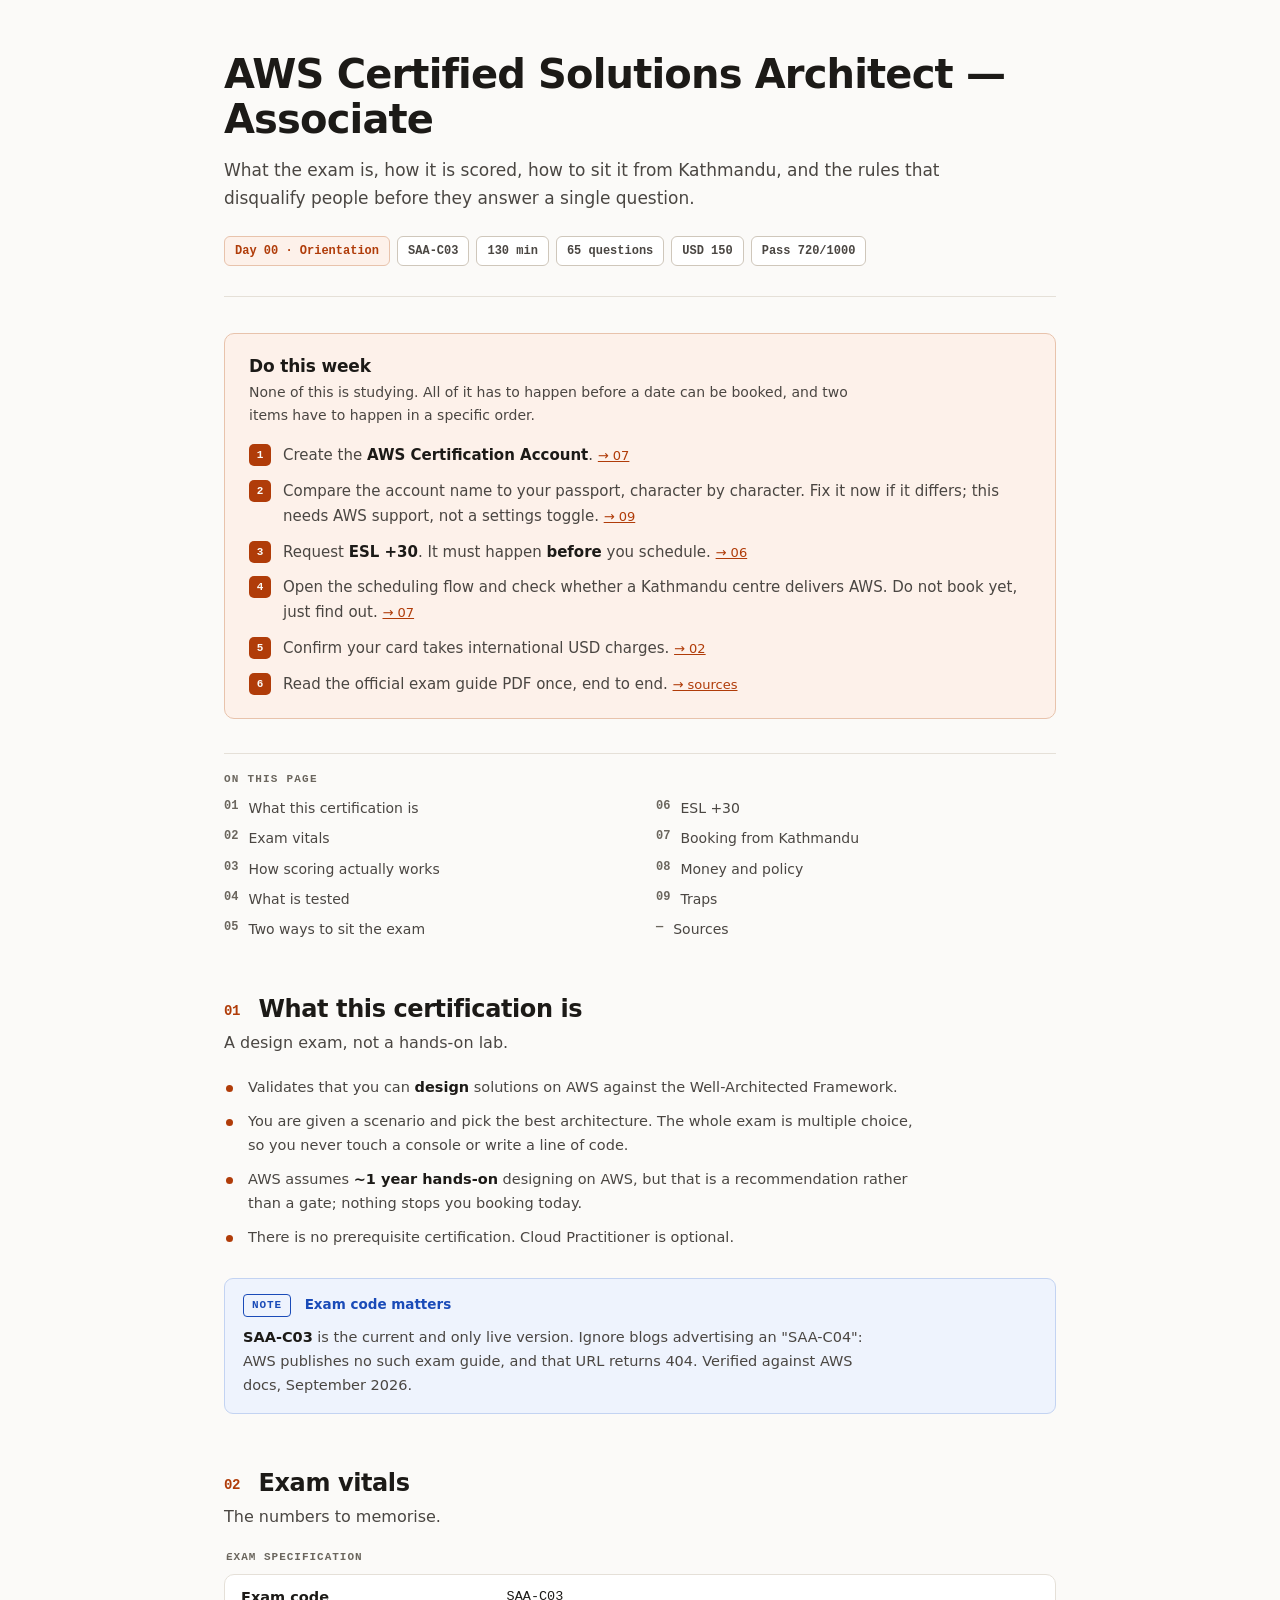
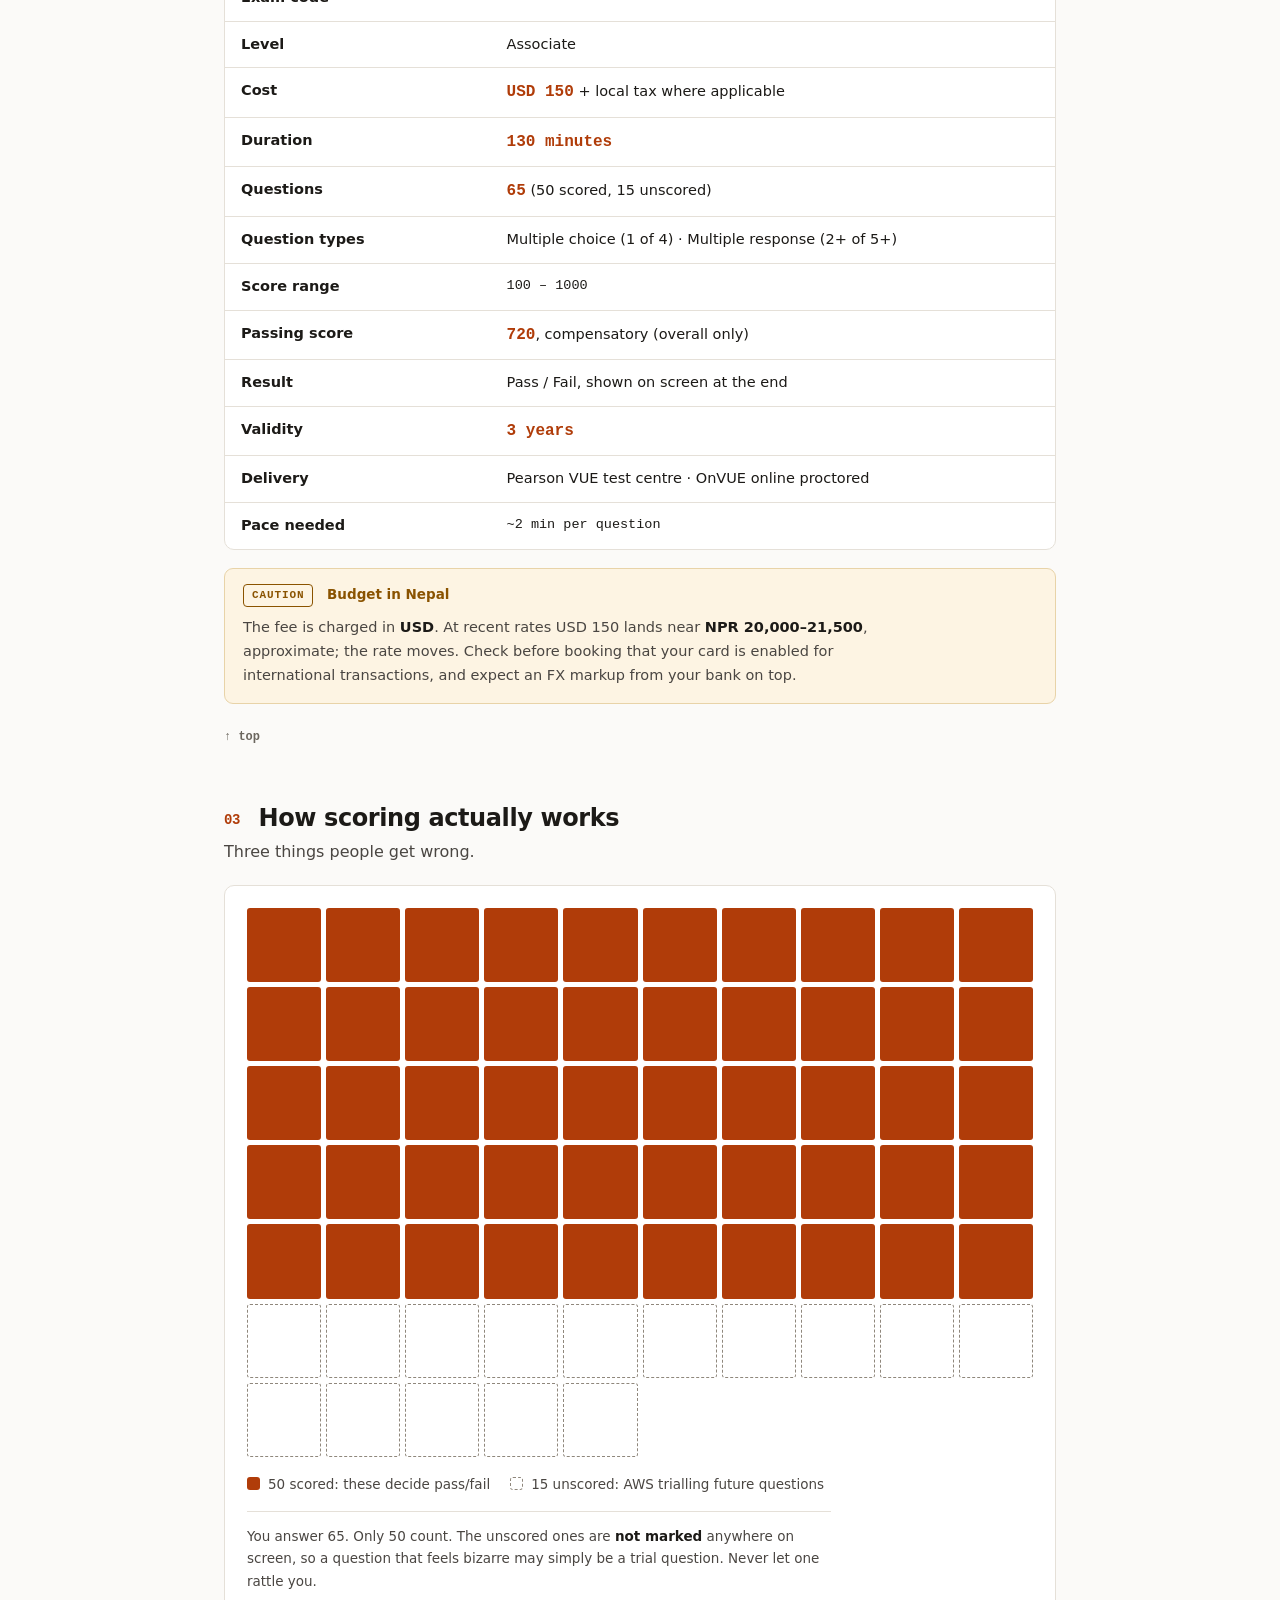
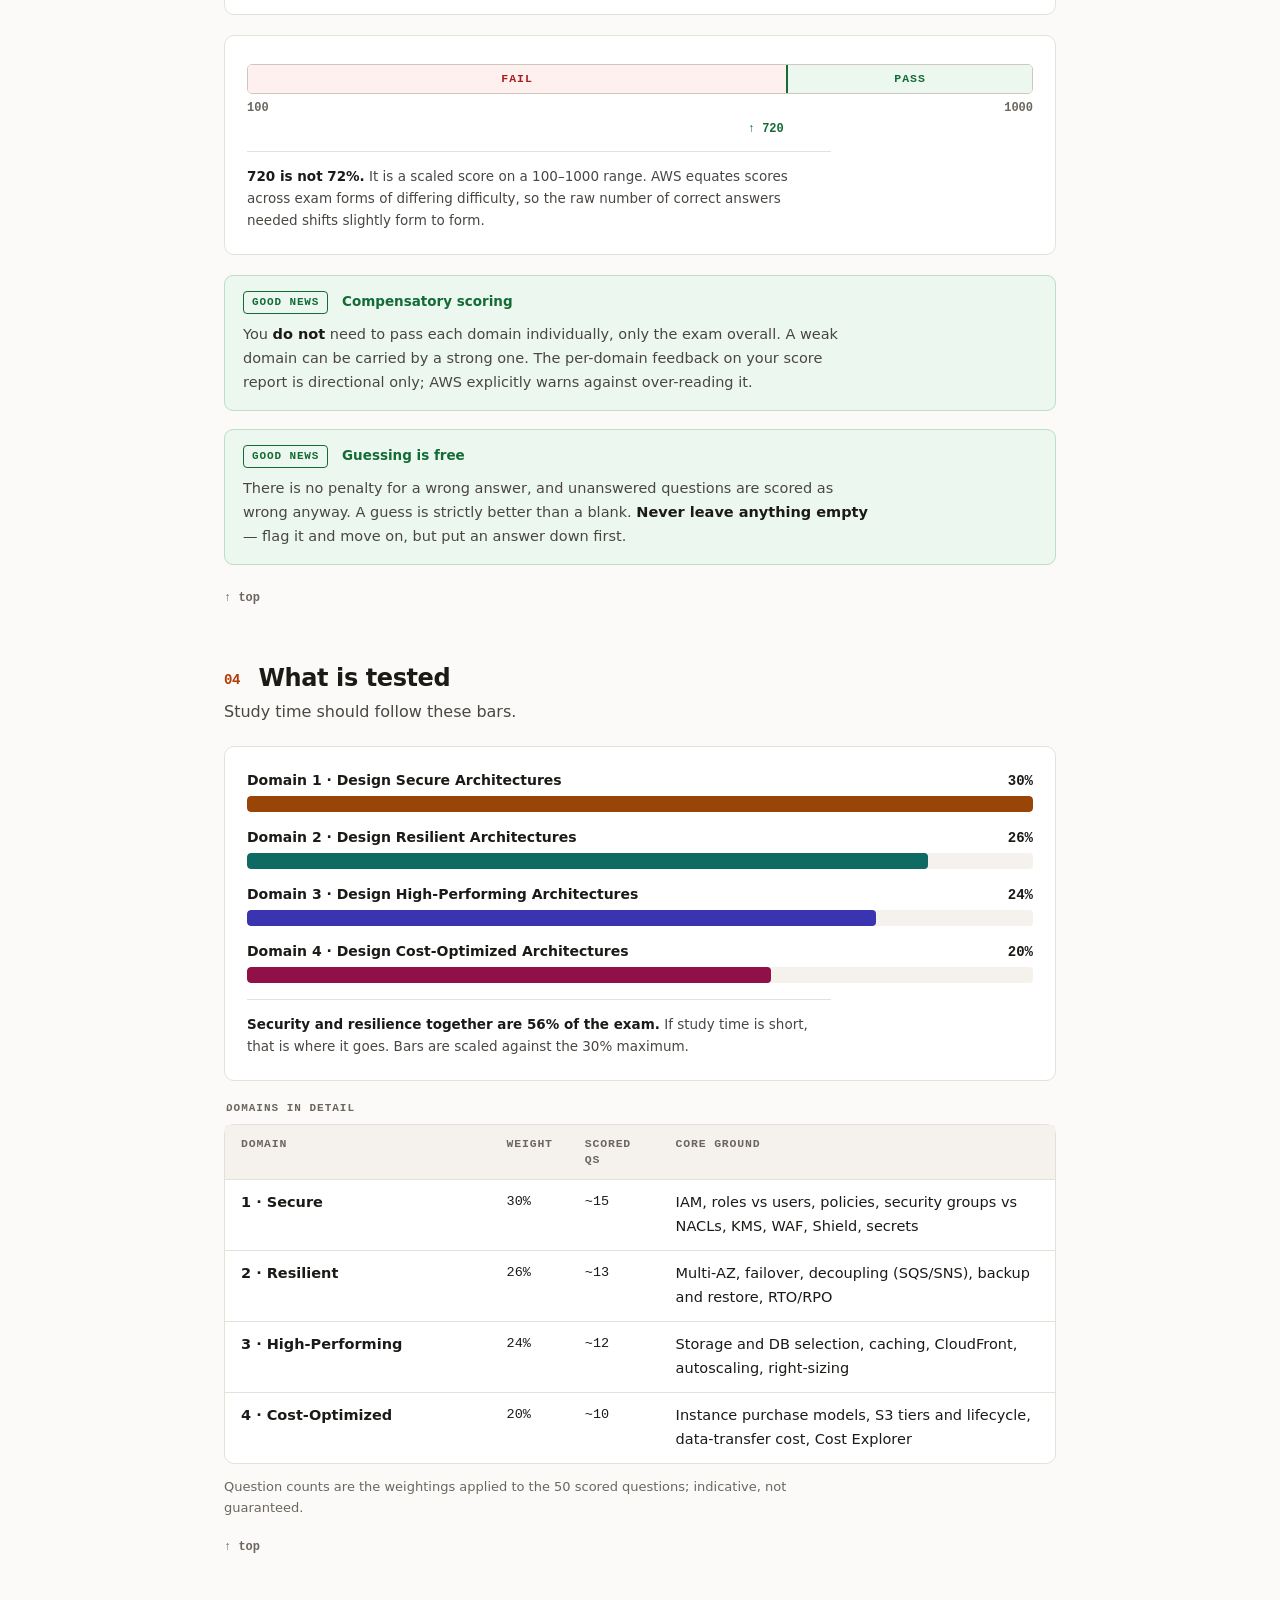
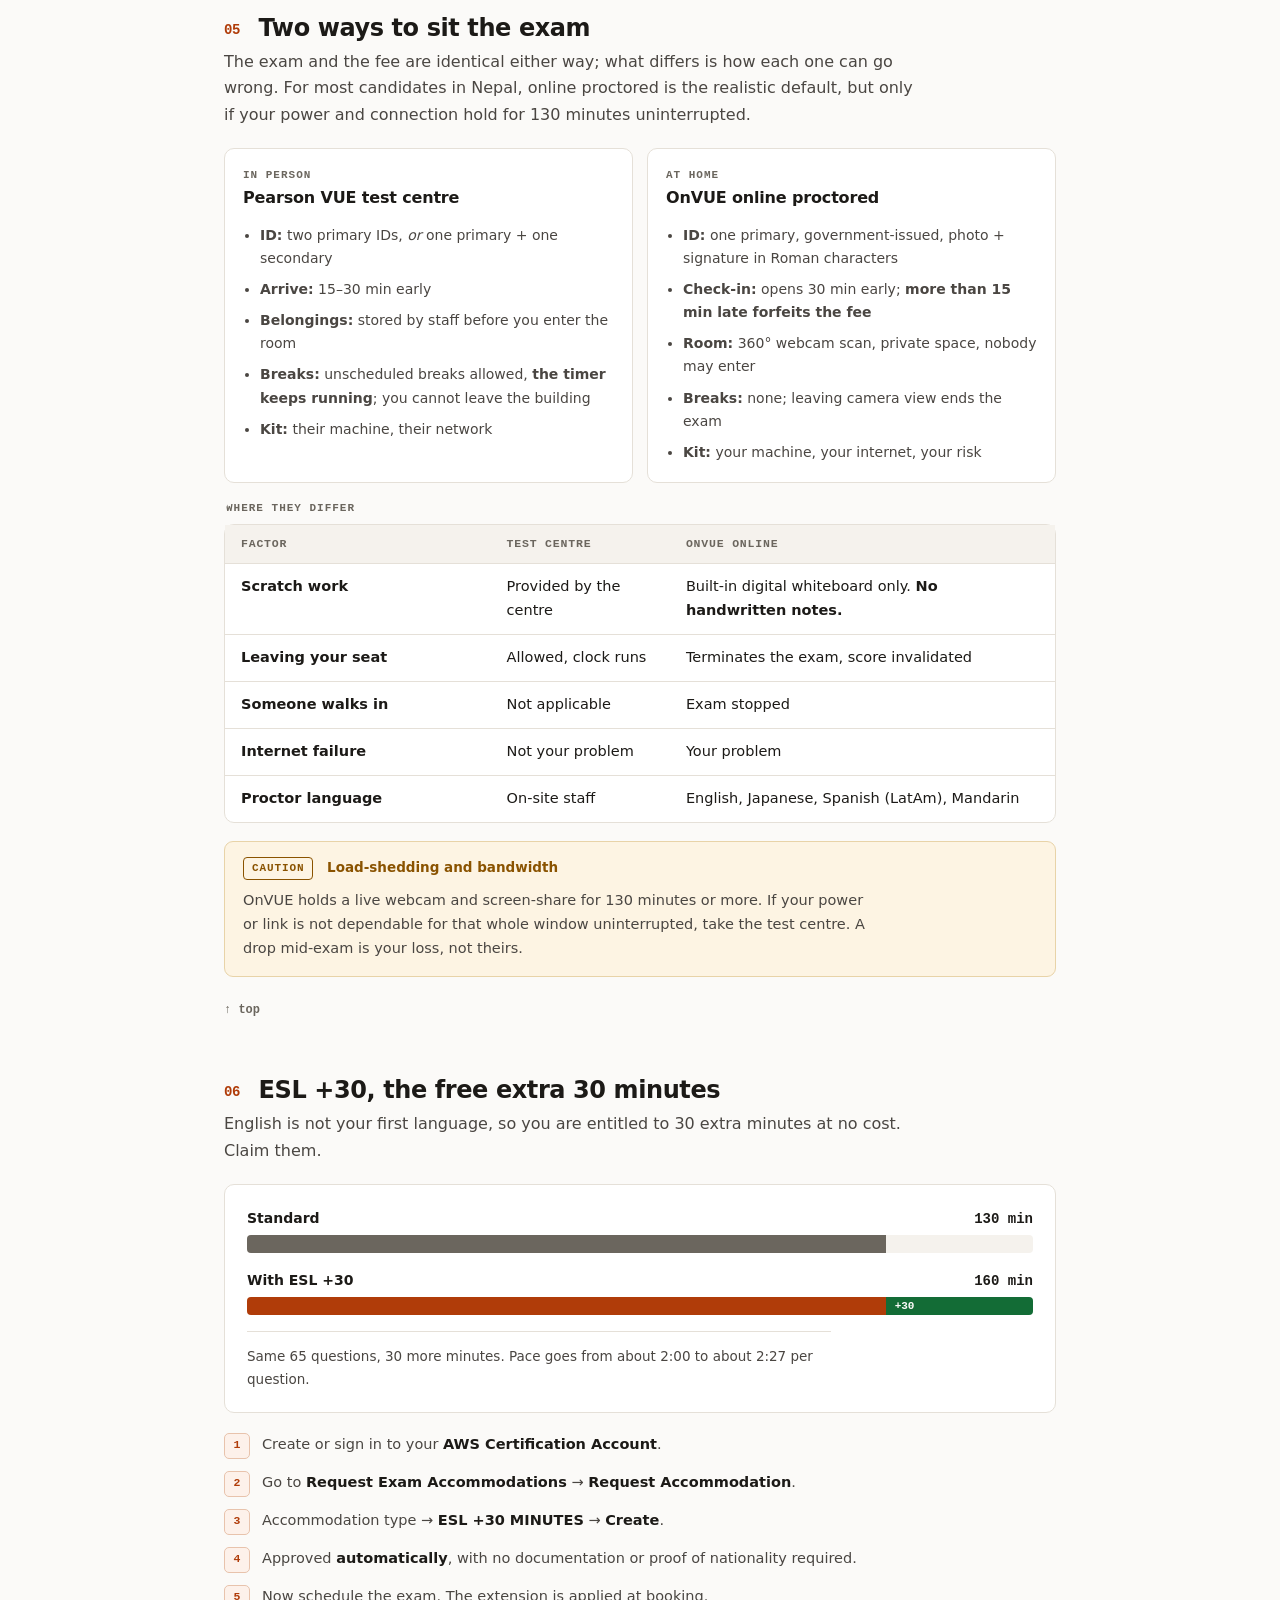
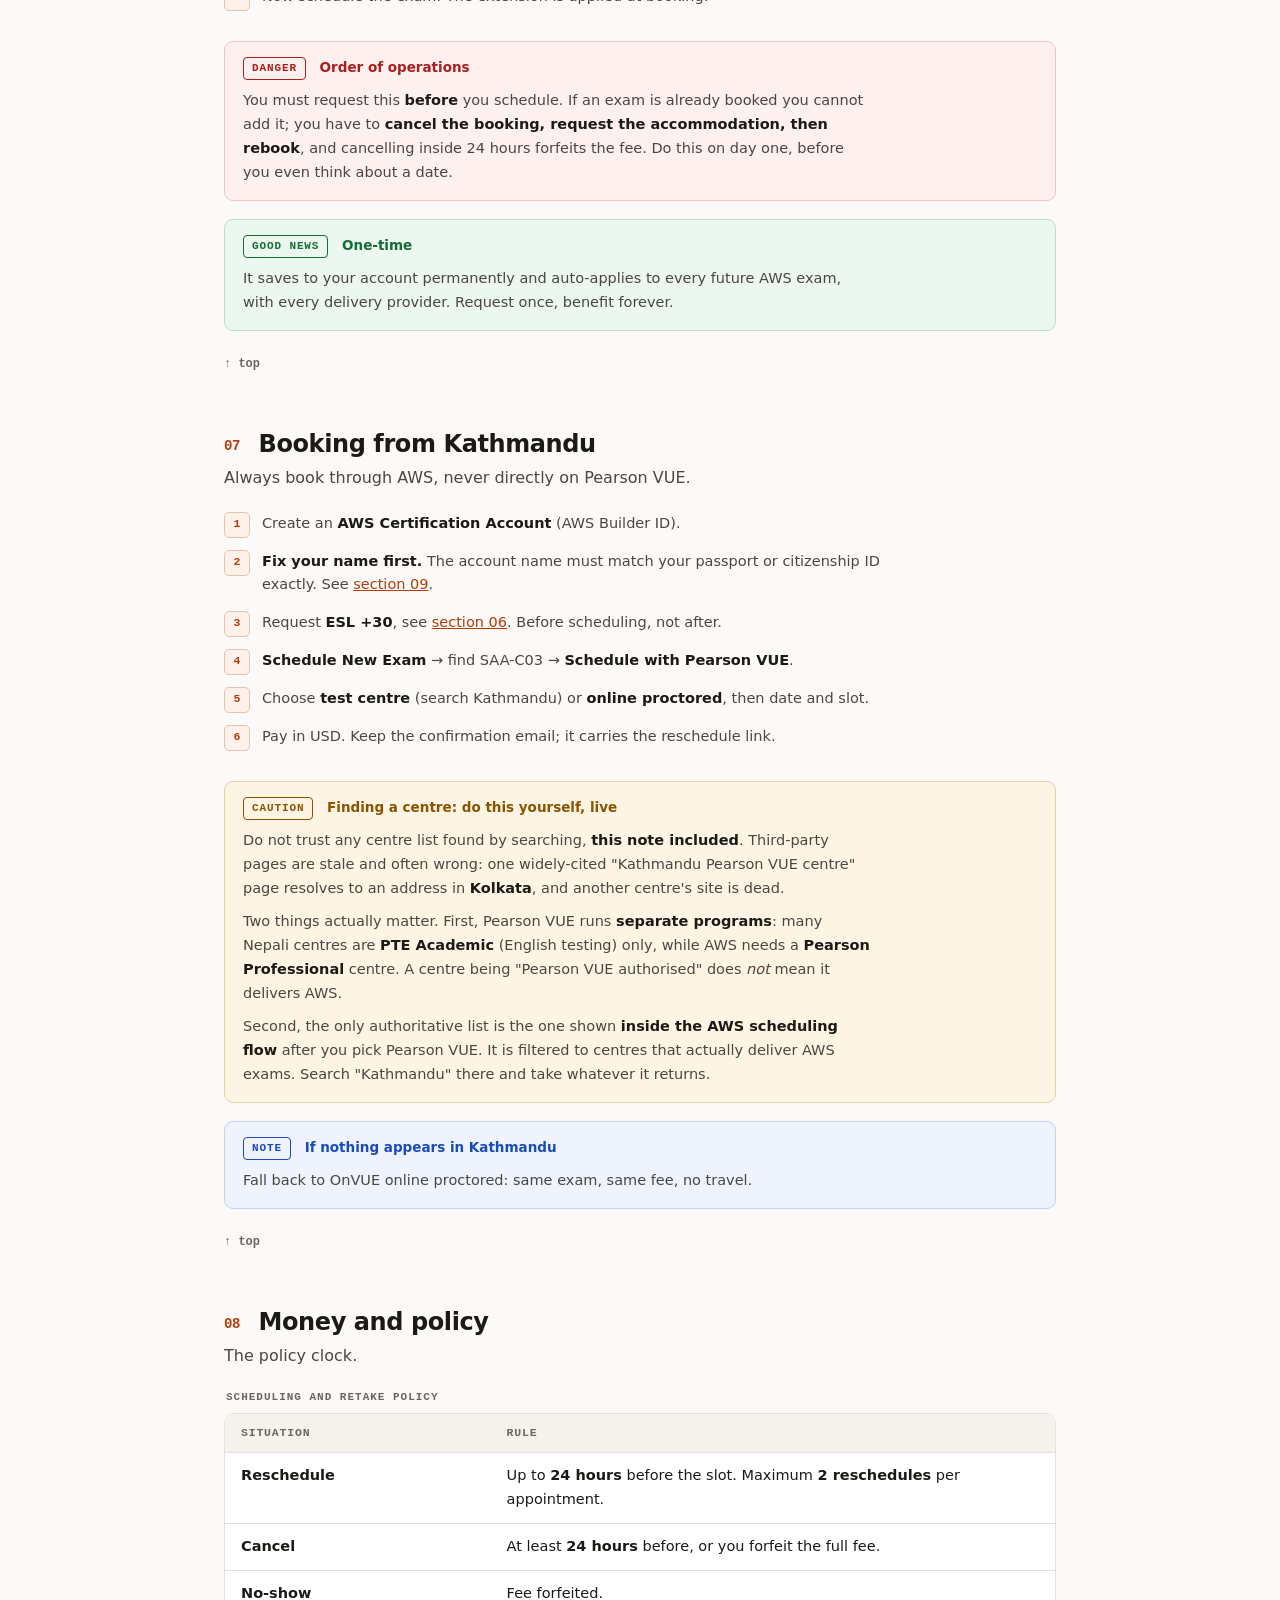
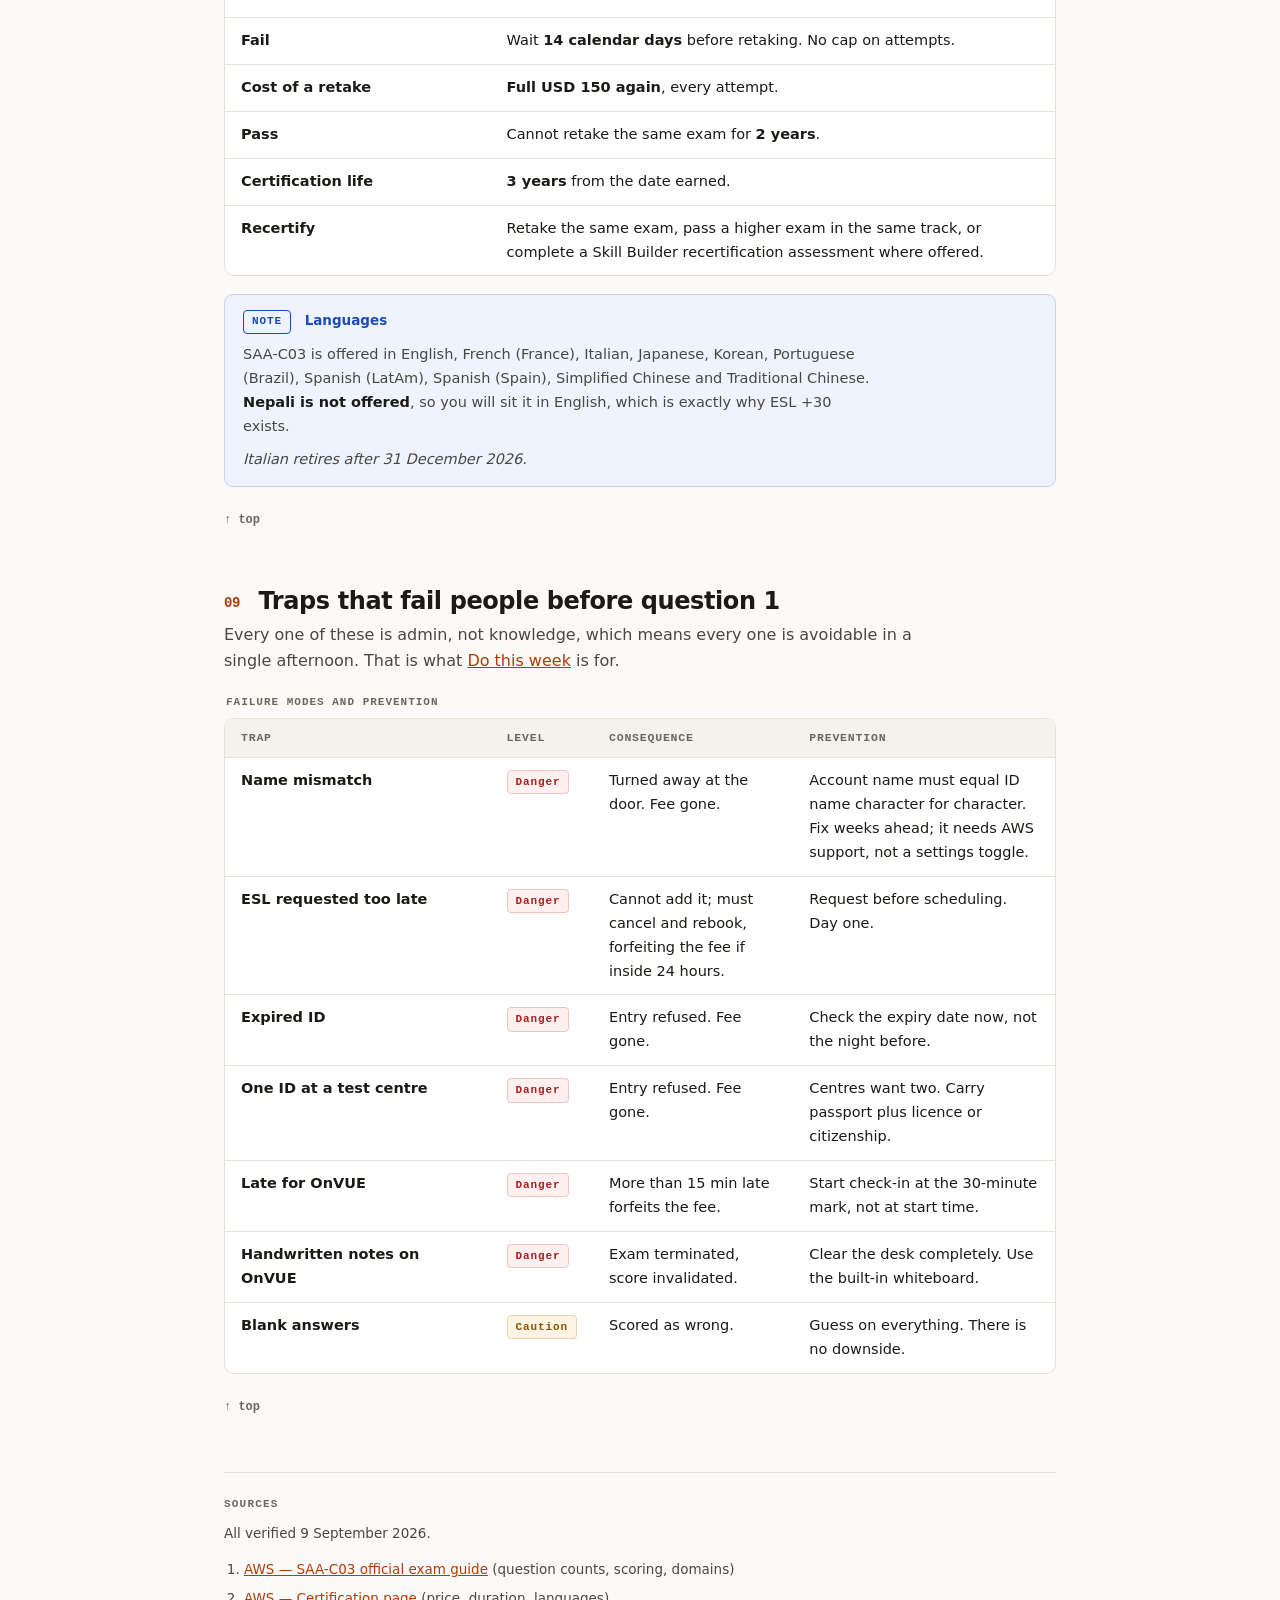
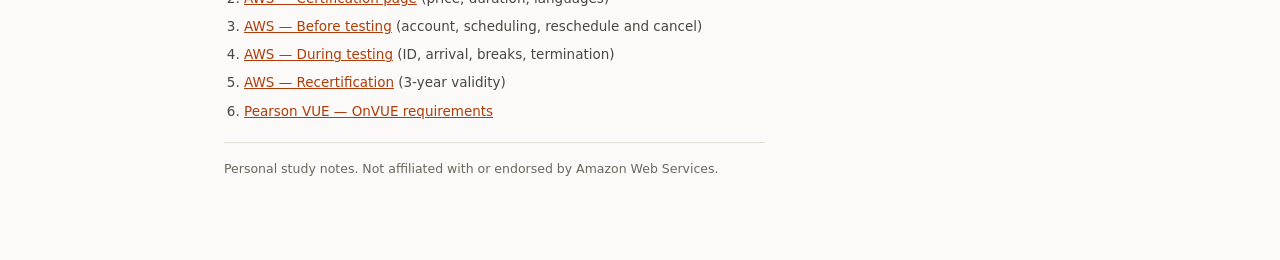
==== commit 7bfa8acc: "Clear remaining detector findings from the design hook - Aphoristic cadence: rewrote four sentences " ====
--- a/day-00-orientation.html
+++ b/day-00-orientation.html
@@ -135,16 +135,17 @@
 .fine{font-size:13px;color:var(--ink-3);margin-top:-6px}
 
 /* ---------- tables ---------- */
-.tw{
-  overflow-x:auto;margin:0 0 18px;border:1px solid var(--line);
-  border-radius:10px;background:var(--panel)
-}
-table{border-collapse:collapse;width:100%;font-size:14.5px}
+.tw{overflow-x:auto;margin:0 0 18px}
+table{
+  border-collapse:separate;border-spacing:0;width:100%;font-size:14.5px;
+  border:1px solid var(--line);border-radius:10px;background:var(--panel);overflow:hidden
+}
 caption{
-  text-align:left;padding:12px 16px 0;font:700 11px/1.4 var(--mono);
+  text-align:left;padding:0 2px 8px;font:700 11px/1.4 var(--mono);
   letter-spacing:.09em;text-transform:uppercase;color:var(--ink-3)
 }
 th,td{text-align:left;padding:11px 16px;border-bottom:1px solid var(--line);vertical-align:top}
+caption+*>tr:first-child>*,thead+tbody>tr:first-child>*{border-top:none}
 thead th{
   font:700 11.5px/1.4 var(--mono);letter-spacing:.07em;text-transform:uppercase;
   color:var(--ink-3);background:var(--sunk)
@@ -276,6 +277,7 @@
   section{margin-bottom:44px}
   .tw{border:none;border-radius:0;background:none;overflow:visible}
   table,tbody,tr,td,th,caption{display:block;width:auto}
+  table{border:none;background:none;border-radius:0;overflow:visible}
   thead{position:absolute;width:1px;height:1px;overflow:hidden;clip:rect(0 0 0 0);white-space:nowrap}
   caption{padding:0 0 10px}
   tbody tr{
@@ -372,9 +374,9 @@
   <p class="thesis">A design exam, not a hands-on lab.</p>
   <ul class="tick">
     <li>Validates that you can <strong>design</strong> solutions on AWS against the Well-Architected Framework.</li>
-    <li>You are given a scenario and pick the best architecture. No console work, no CLI, no coding.</li>
-    <li>AWS assumes <strong>~1 year hands-on</strong> designing on AWS. That is a recommendation, not a gate. Nothing blocks you from booking today.</li>
-    <li>No prerequisite certification. Cloud Practitioner is optional.</li>
+    <li>You are given a scenario and pick the best architecture. The whole exam is multiple choice, so you never touch a console or write a line of code.</li>
+    <li>AWS assumes <strong>~1 year hands-on</strong> designing on AWS, but that is a recommendation rather than a gate; nothing stops you booking today.</li>
+    <li>There is no prerequisite certification. Cloud Practitioner is optional.</li>
   </ul>
   <div class="call note">
     <span class="lbl"><span class="tag">Note</span> Exam code matters</span>
@@ -445,7 +447,7 @@
 
   <div class="call good">
     <span class="lbl"><span class="tag">Good news</span> Compensatory scoring</span>
-    <p>You <strong>do not</strong> need to pass each domain. Only the overall score matters. A weak domain can be carried by a strong one. The per-domain feedback on your score report is directional only; AWS explicitly warns against over-reading it.</p>
+    <p>You <strong>do not</strong> need to pass each domain individually, only the exam overall. A weak domain can be carried by a strong one. The per-domain feedback on your score report is directional only; AWS explicitly warns against over-reading it.</p>
   </div>
   <div class="call good">
     <span class="lbl"><span class="tag">Good news</span> Guessing is free</span>
@@ -500,7 +502,7 @@
 <!-- 05 -->
 <section id="s05" aria-labelledby="h05">
   <h2 id="h05"><span class="n">05</span> Two ways to sit the exam</h2>
-  <p class="thesis">Same exam, same price, very different failure modes. For most candidates in Nepal, online proctored is the realistic default, but only if your power and connection hold for 130 minutes uninterrupted.</p>
+  <p class="thesis">The exam and the fee are identical either way; what differs is how each one can go wrong. For most candidates in Nepal, online proctored is the realistic default, but only if your power and connection hold for 130 minutes uninterrupted.</p>
 
   <div class="cols">
     <div class="card">
@@ -549,7 +551,7 @@
 <!-- 06 -->
 <section id="s06" aria-labelledby="h06">
   <h2 id="h06"><span class="n">06</span> ESL +30, the free extra 30 minutes</h2>
-  <p class="thesis">English is not your first language. Claim this. It costs nothing.</p>
+  <p class="thesis">English is not your first language, so you are entitled to 30 extra minutes at no cost. Claim them.</p>
 
   <figure>
     <div class="tl" role="img" aria-label="Standard exam time is 130 minutes. With the ESL plus 30 accommodation it is 160 minutes.">
@@ -569,7 +571,7 @@
     <li>Create or sign in to your <b>AWS Certification Account</b>.</li>
     <li>Go to <b>Request Exam Accommodations</b> → <b>Request Accommodation</b>.</li>
     <li>Accommodation type → <b>ESL +30 MINUTES</b> → <b>Create</b>.</li>
-    <li>Approved <b>automatically</b>. No documentation, no proof of nationality, no waiting.</li>
+    <li>Approved <b>automatically</b>, with no documentation or proof of nationality required.</li>
     <li>Now schedule the exam. The extension is applied at booking.</li>
   </ol>
 
